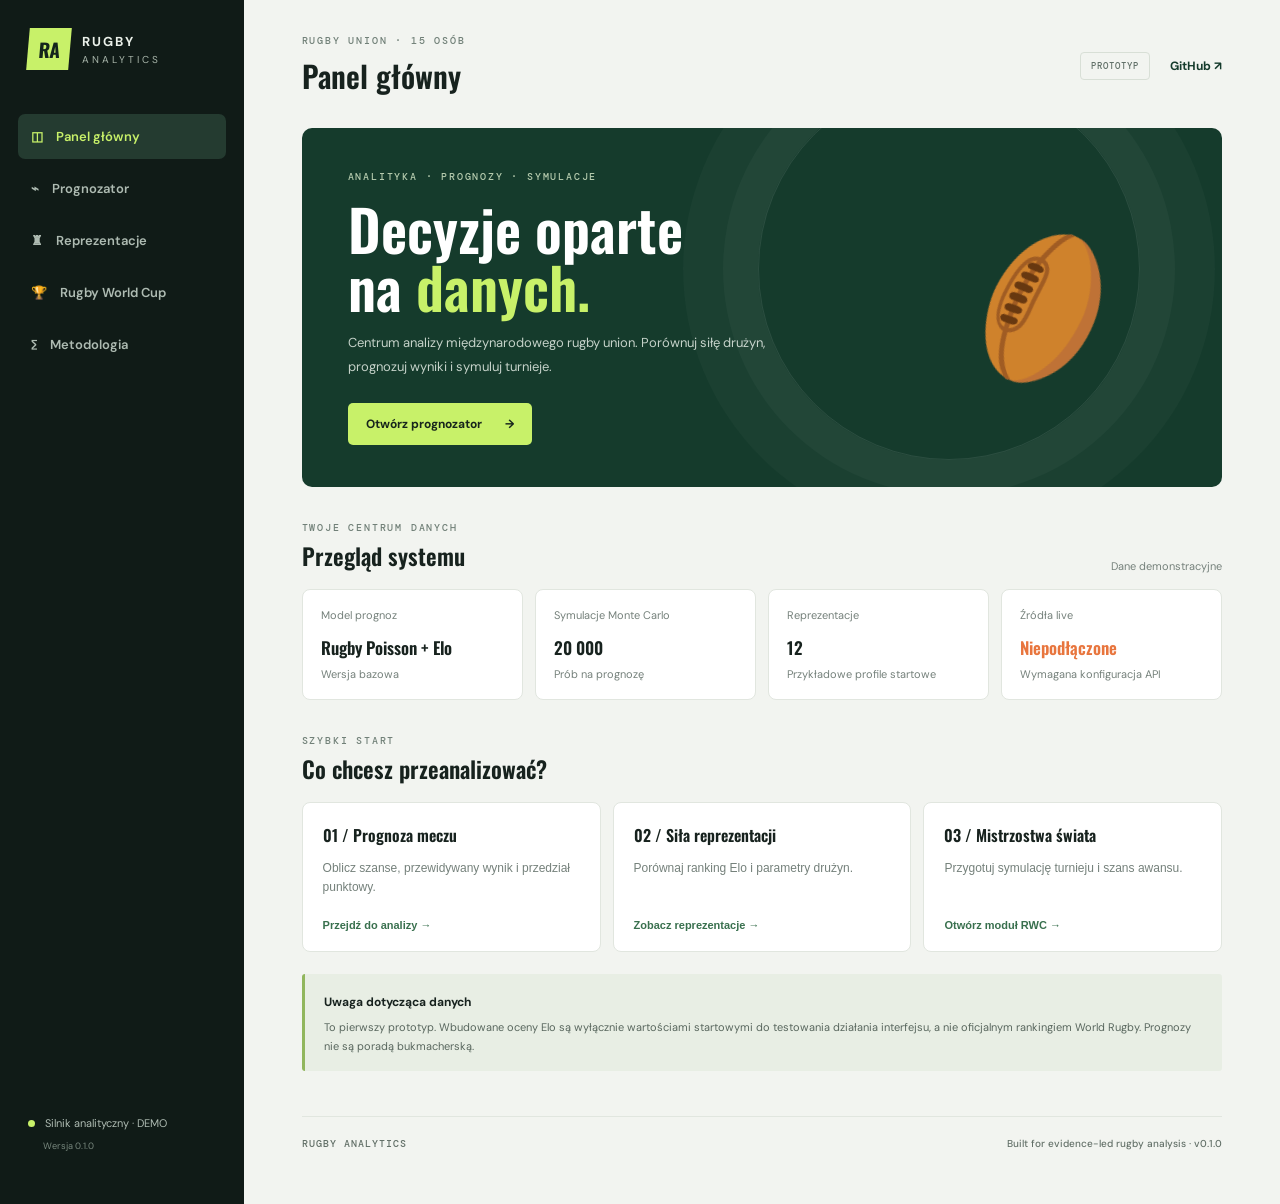
==== index.html @ cabff9ca "Fix frontend script loading and bypass stale browser cache" ====
<!doctype html>
<html lang="pl"><head><meta charset="utf-8"><meta name="viewport" content="width=device-width,initial-scale=1"><meta name="theme-color" content="#101b18"><title>Rugby Analytics</title><link rel="stylesheet" href="styles.css"></head>
<body><div class="app-shell">
<aside class="sidebar"><div class="brand"><div class="brand-mark">RA</div><div><b>RUGBY</b><span>ANALYTICS</span></div></div><nav id="nav"><button class="nav-item active" data-view="dashboard">◫ <span>Panel główny</span></button><button class="nav-item" data-view="predictor">⌁ <span>Prognozator</span></button><button class="nav-item" data-view="teams">♜ <span>Reprezentacje</span></button><button class="nav-item" data-view="worldcup">🏆 <span>Rugby World Cup</span></button><button class="nav-item" data-view="methodology">∑ <span>Metodologia</span></button></nav><div class="sidebar-bottom"><span class="status-dot"></span> Silnik analityczny · DEMO<br><small>Wersja 0.1.0</small></div></aside>
<main class="main"><header class="topbar"><div><div class="eyebrow">RUGBY UNION · 15 OSÓB</div><h1 id="page-title">Panel główny</h1></div><div class="top-actions"><span class="pill">PROTOTYP</span><a href="https://github.com/marcingrien-prog/rugby-analytics" target="_blank" rel="noreferrer">GitHub ↗</a></div></header>
<section id="view-dashboard" class="view active"><div class="hero"><div><div class="eyebrow light">ANALITYKA · PROGNOZY · SYMULACJE</div><h2>Decyzje oparte<br>na <em>danych.</em></h2><p>Centrum analizy międzynarodowego rugby union. Porównuj siłę drużyn, prognozuj wyniki i symuluj turnieje.</p><button class="primary" data-go="predictor">Otwórz prognozator <span>→</span></button></div><div class="hero-ball">🏉</div></div>
<div class="section-heading"><div><div class="eyebrow">TWOJE CENTRUM DANYCH</div><h2>Przegląd systemu</h2></div><span class="muted">Dane demonstracyjne</span></div>
<div class="metrics"><article class="metric"><span>Model prognoz</span><b>Rugby Poisson + Elo</b><small>Wersja bazowa</small></article><article class="metric"><span>Symulacje Monte Carlo</span><b>20 000</b><small>Prób na prognozę</small></article><article class="metric"><span>Reprezentacje</span><b>12</b><small>Przykładowe profile startowe</small></article><article class="metric"><span>Źródła live</span><b class="orange">Niepodłączone</b><small>Wymagana konfiguracja API</small></article></div>
<div class="section-heading"><div><div class="eyebrow">SZYBKI START</div><h2>Co chcesz przeanalizować?</h2></div></div><div class="quick-grid"><button class="quick-card" data-go="predictor"><b>01 / Prognoza meczu</b><span>Oblicz szanse, przewidywany wynik i przedział punktowy.</span><strong>Przejdź do analizy →</strong></button><button class="quick-card" data-go="teams"><b>02 / Siła reprezentacji</b><span>Porównaj ranking Elo i parametry drużyn.</span><strong>Zobacz reprezentacje →</strong></button><button class="quick-card" data-go="worldcup"><b>03 / Mistrzostwa świata</b><span>Przygotuj symulację turnieju i szans awansu.</span><strong>Otwórz moduł RWC →</strong></button></div>
<div class="notice"><b>Uwaga dotycząca danych</b><p>To pierwszy prototyp. Wbudowane oceny Elo są wyłącznie wartościami startowymi do testowania działania interfejsu, a nie oficjalnym rankingiem World Rugby. Prognozy nie są poradą bukmacherską.</p></div></section>
<section id="view-predictor" class="view"><div class="section-heading"><div><div class="eyebrow">MODEL PROGNOSTYCZNY</div><h2>Analiza pojedynku</h2></div><span class="muted">Elo + model punktowy + Monte Carlo</span></div><div class="predict-layout"><div class="panel form-panel"><h3>Konfiguracja meczu</h3><label for="home">Drużyna A</label><select id="home"></select><label for="away">Drużyna B</label><select id="away"></select><label for="venue">Miejsce rozgrywania</label><select id="venue"><option value="home">Drużyna A – własne boisko</option><option value="neutral">Boisko neutralne</option><option value="away">Drużyna B – własne boisko</option></select><label for="n-sims">Liczba symulacji</label><select id="n-sims"><option value="5000">5 000</option><option value="20000" selected>20 000</option><option value="50000">50 000</option></select><button id="run-prediction" class="primary full">Oblicz prognozę →</button><p class="fine">Prognoza bazuje na wartościach startowych i uproszczonym modelu punktowym. Po podłączeniu bazy historycznej model zostanie skalibrowany.</p></div><div class="panel result-panel" id="prediction-result"><div class="empty-state"><div>🏉</div><h3>Gotowy do analizy</h3><p>Wybierz dwie reprezentacje i uruchom symulację, aby zobaczyć prognozę.</p></div></div></div></section>
<section id="view-teams" class="view"><div class="section-heading"><div><div class="eyebrow">BAZA DRUŻYN</div><h2>Reprezentacje</h2></div><span class="muted">Wartości startowe · nieoficjalne</span></div><div class="panel table-wrap"><table><thead><tr><th>Reprezentacja</th><th>Ocena Elo*</th><th>Profil</th><th>Status danych</th></tr></thead><tbody id="teams-table"></tbody></table><p class="fine">* Oceny Elo są przykładowymi priorami do uruchomienia prototypu. Nie odzwierciedlają oficjalnego rankingu World Rugby.</p></div></section>
<section id="view-worldcup" class="view"><div class="section-heading"><div><div class="eyebrow">RUGBY WORLD CUP</div><h2>Centrum turniejowe</h2></div><span class="muted">Moduł w budowie</span></div><div class="panel wc-panel"><div class="wc-icon">🏆</div><div><h3>Symulator mistrzostw świata</h3><p>Docelowo: konfiguracja grup, terminarz, tabele, punkty bonusowe, tie-breakery, faza pucharowa i wielokrotne symulacje całego turnieju.</p><span class="pill">ETAP 2</span></div></div><div class="notice"><b>Reguły turniejowe</b><p>Moduł będzie uwzględniał oficjalny system punktacji i kryteria rozstrzygania remisów konkretnej edycji RWC. Nie zakładamy, że format każdej edycji jest identyczny.</p></div></section>
<section id="view-methodology" class="view"><div class="section-heading"><div><div class="eyebrow">TRANSPARENTNOŚĆ MODELU</div><h2>Metodologia</h2></div></div><div class="method-grid"><article class="panel"><span class="method-number">01</span><h3>Rating Elo</h3><p>Dynamiczna ocena siły reprezentacji aktualizowana po każdym meczu. Uwzględnia siłę rywala i przewagę własnego boiska.</p></article><article class="panel"><span class="method-number">02</span><h3>Model punktowy</h3><p>Oddzielne procesy punktowania: przyłożenia, podwyższenia, rzuty karne i drop-goale. Wersja bazowa używa uproszczonej dystrybucji Poissona.</p></article><article class="panel"><span class="method-number">03</span><h3>Monte Carlo</h3><p>Wielokrotne losowanie przebiegu meczu pozwala oszacować prawdopodobieństwo zwycięstwa, remisu i rozkład wyników.</p></article><article class="panel"><span class="method-number">04</span><h3>Walidacja</h3><p>Backtesting chronologiczny, Brier Score, log loss, kalibracja prawdopodobieństw i porównanie z rynkiem kursowym.</p></article></div><div class="notice"><b>Ważne ograniczenie</b><p>Model nie został jeszcze wytrenowany na historycznych danych meczowych. Nie należy traktować jego wyników jako zweryfikowanych prognoz. Kolejnym krokiem jest import i walidacja danych historycznych.</p></div></section>
<footer>RUGBY ANALYTICS <span>Built for evidence-led rugby analysis · v0.1.0</span></footer></main></div><script src="./app.js?v=20261119-1" defer></script></body></html>
---- styles.css ----
@import url('https://fonts.googleapis.com/css2?family=DM+Mono:wght@400;500&family=DM+Sans:wght@400;500;600;700;800&family=Oswald:wght@500;600;700&display=swap');:root{--bg:#f2f4f0;--ink:#17221e;--muted:#75817b;--green:#153b2c;--lime:#c8f169;--line:#e1e6df;--orange:#e8753d}*{box-sizing:border-box}body{margin:0;background:var(--bg);color:var(--ink);font-family:'DM Sans',sans-serif}.app-shell{display:flex;min-height:100vh}.sidebar{width:244px;background:#101b17;color:#eaf0e9;padding:28px 18px;display:flex;flex-direction:column;flex-shrink:0}.brand{display:flex;align-items:center;gap:12px;padding:0 10px 44px}.brand-mark{width:42px;height:42px;background:var(--lime);color:#14251c;display:grid;place-items:center;font-family:Oswald;font-weight:700;font-size:19px;transform:skew(-5deg)}.brand b,.brand span{display:block;letter-spacing:2px;font-size:13px}.brand span{font-size:10px;color:#a8b5aa;letter-spacing:3px;margin-top:3px}.sidebar nav{display:grid;gap:7px}.nav-item{border:0;background:none;color:#aebbb2;text-align:left;padding:14px 13px;border-radius:7px;font:600 13px 'DM Sans';cursor:pointer}.nav-item span{margin-left:10px}.nav-item:hover,.nav-item.active{background:#243b30;color:var(--lime)}.sidebar-bottom{margin-top:auto;color:#aebbb2;font-size:11px;line-height:2;padding:20px 10px}.sidebar-bottom small{padding-left:15px;color:#77877d}.status-dot{display:inline-block;width:7px;height:7px;border-radius:50%;background:var(--lime);margin-right:7px}.main{max-width:1500px;width:calc(100% - 244px);padding:34px 4.5%;margin:0 auto}.topbar{display:flex;justify-content:space-between;align-items:center;margin-bottom:30px}.eyebrow{font:500 10px 'DM Mono';letter-spacing:1.8px;color:#718078}.topbar h1{font:600 30px Oswald;margin:6px 0 0}.top-actions{display:flex;align-items:center;gap:20px;font-size:12px}.top-actions a{color:var(--green);text-decoration:none;font-weight:700}.pill{font:500 9px 'DM Mono';letter-spacing:1px;padding:7px 10px;border:1px solid #d8dfd6;border-radius:4px;color:#617068}.view{display:none}.view.active{display:block}.hero{background:var(--green);color:white;min-height:290px;border-radius:10px;padding:42px 5%;display:flex;align-items:center;justify-content:space-between;overflow:hidden;position:relative}.hero:after{content:'';position:absolute;width:380px;height:380px;border:1px solid #ffffff18;border-radius:50%;right:9%;top:-50px;box-shadow:0 0 0 35px #ffffff08,0 0 0 75px #ffffff06}.hero .eyebrow{color:#b4caad}.hero h2{font:600 clamp(38px,5vw,57px)/1.02 Oswald;margin:16px 0}.hero h2 em{color:var(--lime);font-style:normal}.hero p{max-width:440px;color:#c5d2c9;font-size:13px;line-height:1.8;margin-bottom:25px}.hero-ball{font-size:120px;z-index:1;filter:grayscale(.2);transform:rotate(-18deg);margin-right:7%}.primary{background:var(--lime);color:#17251c;border:0;padding:13px 18px;border-radius:5px;font:700 12px 'DM Sans';cursor:pointer}.primary:hover{filter:brightness(.95);transform:translateY(-1px)}.primary span{margin-left:20px}.primary.full{width:100%;margin-top:10px}.section-heading{display:flex;align-items:end;justify-content:space-between;margin:34px 0 16px}.section-heading h2{font:600 23px Oswald;margin:5px 0 0}.muted{font-size:11px;color:var(--muted)}.metrics{display:grid;grid-template-columns:repeat(4,1fr);gap:12px}.metric,.panel,.quick-card{background:#fff;border:1px solid var(--line);border-radius:8px}.metric{padding:18px}.metric span,.metric small{display:block;color:var(--muted);font-size:11px}.metric b{display:block;font:600 17px Oswald;margin:13px 0 7px}.metric .orange{color:var(--orange)}.quick-grid{display:grid;grid-template-columns:repeat(3,1fr);gap:12px}.quick-card{text-align:left;padding:20px;cursor:pointer;color:var(--ink);display:flex;flex-direction:column;min-height:150px}.quick-card b{font:600 16px Oswald}.quick-card span{font-size:12px;line-height:1.6;color:var(--muted);margin:12px 0 18px}.quick-card strong{font-size:11px;color:#39704e;margin-top:auto}.quick-card:hover{border-color:#8aaa8b}.notice{background:#e8eee4;border-left:3px solid #91b65d;padding:16px 19px;margin-top:22px;border-radius:3px}.notice b{font-size:12px}.notice p{font-size:11px;color:#59675e;line-height:1.7;margin:7px 0 0}.predict-layout{display:grid;grid-template-columns:310px 1fr;gap:15px}.panel{padding:22px}.panel h3{font:600 18px Oswald;margin:0 0 20px}.form-panel label{display:block;font-size:11px;font-weight:700;margin:14px 0 7px}.form-panel select{width:100%;padding:12px;border:1px solid var(--line);border-radius:5px;background:#fafbf9;color:var(--ink);font:12px 'DM Sans'}.fine{font-size:10px;color:var(--muted);line-height:1.6;margin:14px 0 0}.empty-state{text-align:center;padding:50px 20px;color:var(--muted)}.empty-state div{font-size:45px}.empty-state h3{color:var(--ink);margin:14px 0 8px}.empty-state p{font-size:12px}.result-panel{min-height:420px}.result-head{display:flex;justify-content:space-between;align-items:center;border-bottom:1px solid var(--line);padding-bottom:17px}.result-head h3{margin:0}.win-grid{display:grid;grid-template-columns:1fr 1fr 1fr;gap:10px;margin:22px 0}.win-box{background:#f4f6f2;border-radius:6px;padding:15px;text-align:center}.win-box b{display:block;font:600 27px Oswald}.win-box span{font-size:10px;color:var(--muted)}.scoreline{display:flex;align-items:center;justify-content:center;gap:18px;margin:22px 0}.scoreline strong{font:600 38px Oswald}.scoreline span{font-size:11px;color:var(--muted)}.bar-label{display:flex;justify-content:space-between;font-size:11px;margin:15px 0 7px}.bar{height:9px;background:#edf0eb;border-radius:10px;overflow:hidden;display:flex}.bar .a{background:#39704e}.bar .b{background:#d68a4b}.table-wrap{overflow:auto}table{width:100%;border-collapse:collapse;font-size:12px}th{text-align:left;color:var(--muted);font:500 10px 'DM Mono';padding:12px;border-bottom:1px solid var(--line)}td{padding:14px 12px;border-bottom:1px solid #edf0eb}td:first-child{font-weight:700}.tag{font:10px 'DM Mono';padding:5px 7px;border-radius:4px;background:#f1f3ef;color:#65746a}.wc-panel{display:flex;gap:24px;align-items:center;padding:30px}.wc-icon{font-size:55px}.wc-panel h3{margin:0 0 8px}.wc-panel p,.method-grid p{font-size:12px;color:var(--muted);line-height:1.7;max-width:650px}.method-grid{display:grid;grid-template-columns:1fr 1fr;gap:13px}.method-number{font:500 11px 'DM Mono';color:#86a65a}.method-grid h3{margin:12px 0 5px}footer{border-top:1px solid var(--line);margin-top:45px;padding:20px 0;font:500 10px 'DM Mono';letter-spacing:1px;color:#637068}footer span{float:right;letter-spacing:0;font-family:'DM Sans';font-size:10px}@media(max-width:900px){.sidebar{width:190px}.main{width:calc(100% - 190px);padding:25px 3%}.metrics{grid-template-columns:1fr 1fr}.hero-ball{font-size:80px}.predict-layout{grid-template-columns:1fr}}@media(max-width:650px){.app-shell{display:block}.sidebar{width:100%;padding:13px 14px}.brand{padding:0 6px 12px}.brand-mark{width:34px;height:34px}.sidebar nav{display:flex;overflow:auto;gap:4px}.nav-item{white-space:nowrap;padding:10px}.nav-item span{margin-left:5px}.sidebar-bottom{display:none}.main{width:100%;padding:22px 16px}.topbar h1{font-size:25px}.hero{min-height:260px;padding:28px 22px}.hero-ball{position:absolute;right:-5px;bottom:0;font-size:70px;opacity:.35}.hero p{max-width:90%}.quick-grid,.method-grid{grid-template-columns:1fr}.metrics{gap:8px}.metric{padding:13px}.metric b{font-size:15px}.section-heading{align-items:start;gap:8px}.muted{max-width:120px;text-align:right}.top-actions{gap:8px}.top-actions .pill{display:none}footer span{float:none;display:block;margin-top:8px}}
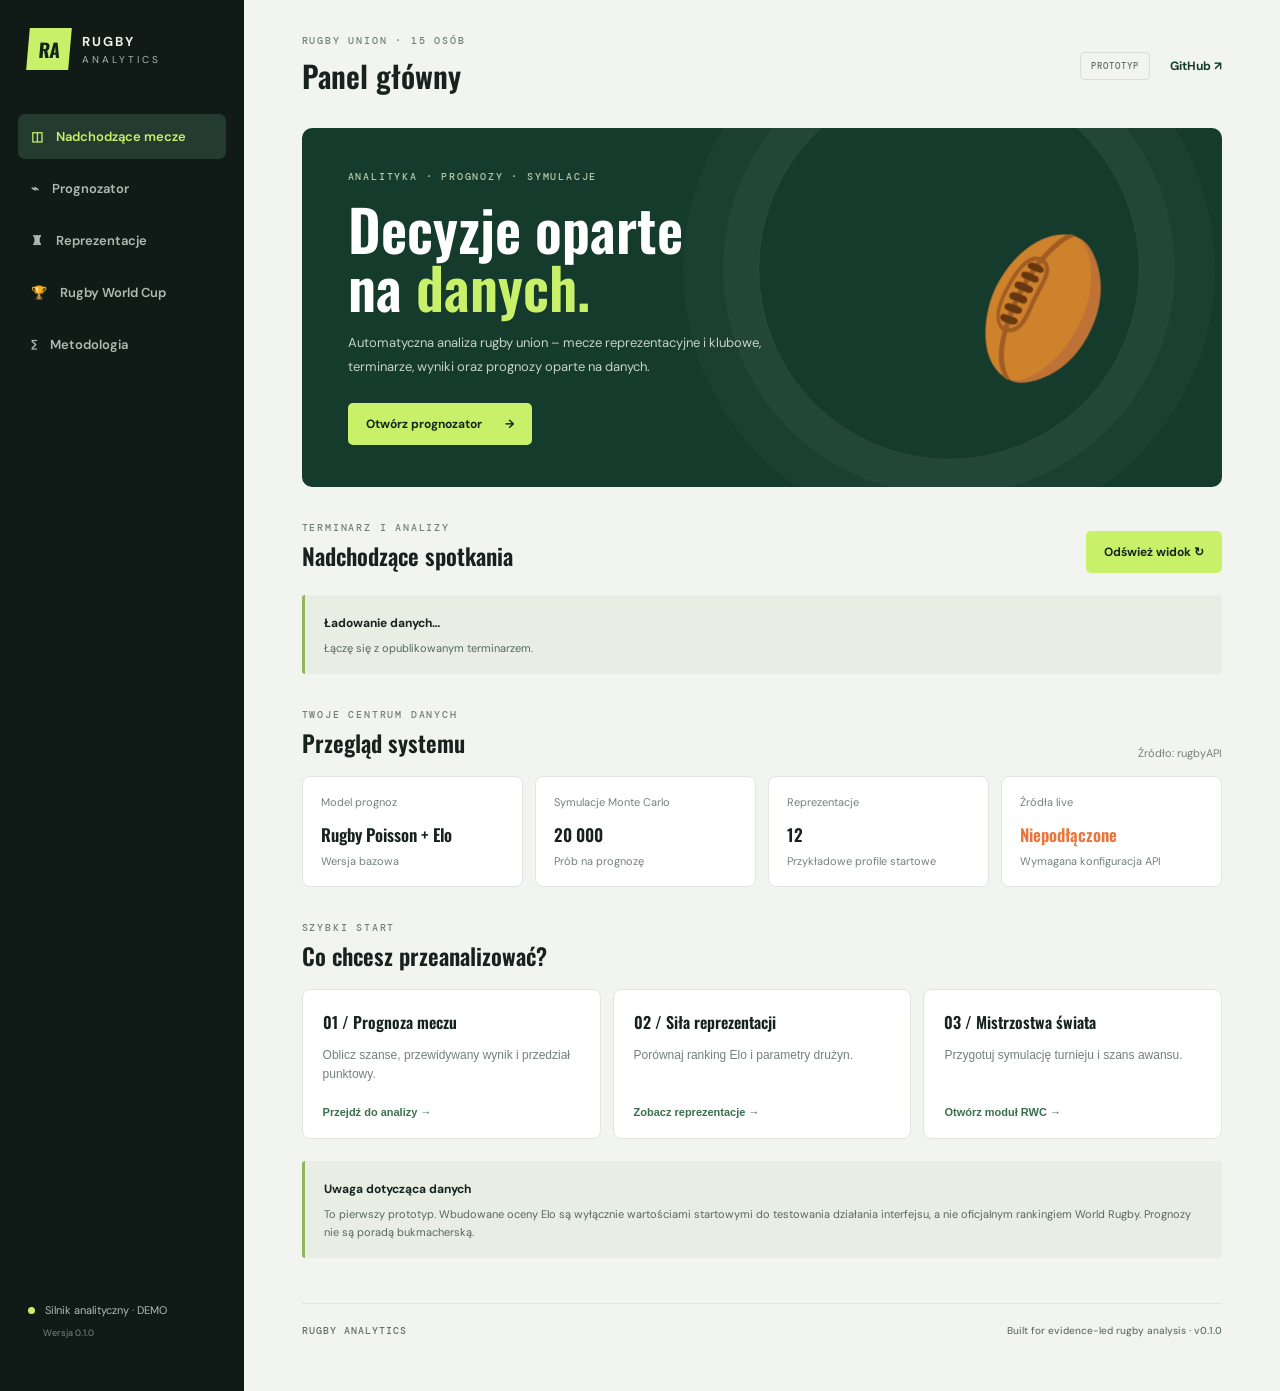
==== commit 3b1b2856: "Make upcoming fixtures the main dashboard" ====
--- a/index.html
+++ b/index.html
@@ -1,10 +1,10 @@
 <!doctype html>
 <html lang="pl"><head><meta charset="utf-8"><meta name="viewport" content="width=device-width,initial-scale=1"><meta name="theme-color" content="#101b18"><title>Rugby Analytics</title><link rel="stylesheet" href="styles.css"></head>
 <body><div class="app-shell">
-<aside class="sidebar"><div class="brand"><div class="brand-mark">RA</div><div><b>RUGBY</b><span>ANALYTICS</span></div></div><nav id="nav"><button class="nav-item active" data-view="dashboard">◫ <span>Panel główny</span></button><button class="nav-item" data-view="predictor">⌁ <span>Prognozator</span></button><button class="nav-item" data-view="teams">♜ <span>Reprezentacje</span></button><button class="nav-item" data-view="worldcup">🏆 <span>Rugby World Cup</span></button><button class="nav-item" data-view="methodology">∑ <span>Metodologia</span></button></nav><div class="sidebar-bottom"><span class="status-dot"></span> Silnik analityczny · DEMO<br><small>Wersja 0.1.0</small></div></aside>
+<aside class="sidebar"><div class="brand"><div class="brand-mark">RA</div><div><b>RUGBY</b><span>ANALYTICS</span></div></div><nav id="nav"><button class="nav-item active" data-view="dashboard">◫ <span>Nadchodzące mecze</span></button><button class="nav-item" data-view="predictor">⌁ <span>Prognozator</span></button><button class="nav-item" data-view="teams">♜ <span>Reprezentacje</span></button><button class="nav-item" data-view="worldcup">🏆 <span>Rugby World Cup</span></button><button class="nav-item" data-view="methodology">∑ <span>Metodologia</span></button></nav><div class="sidebar-bottom"><span class="status-dot"></span> Silnik analityczny · DEMO<br><small>Wersja 0.1.0</small></div></aside>
 <main class="main"><header class="topbar"><div><div class="eyebrow">RUGBY UNION · 15 OSÓB</div><h1 id="page-title">Panel główny</h1></div><div class="top-actions"><span class="pill">PROTOTYP</span><a href="https://github.com/marcingrien-prog/rugby-analytics" target="_blank" rel="noreferrer">GitHub ↗</a></div></header>
-<section id="view-dashboard" class="view active"><div class="hero"><div><div class="eyebrow light">ANALITYKA · PROGNOZY · SYMULACJE</div><h2>Decyzje oparte<br>na <em>danych.</em></h2><p>Centrum analizy międzynarodowego rugby union. Porównuj siłę drużyn, prognozuj wyniki i symuluj turnieje.</p><button class="primary" data-go="predictor">Otwórz prognozator <span>→</span></button></div><div class="hero-ball">🏉</div></div>
-<div class="section-heading"><div><div class="eyebrow">TWOJE CENTRUM DANYCH</div><h2>Przegląd systemu</h2></div><span class="muted">Dane demonstracyjne</span></div>
+<section id="view-dashboard" class="view active"><div class="hero"><div><div class="eyebrow light">ANALITYKA · PROGNOZY · SYMULACJE</div><h2>Decyzje oparte<br>na <em>danych.</em></h2><p>Automatyczna analiza rugby union – mecze reprezentacyjne i klubowe, terminarze, wyniki oraz prognozy oparte na danych.</p><button class="primary" data-go="predictor">Otwórz prognozator <span>→</span></button></div><div class="hero-ball">🏉</div></div>
+<div class="section-heading"><div><div class="eyebrow">TERMINARZ I ANALIZY</div><h2>Nadchodzące spotkania</h2></div><button class="primary" id="refresh-fixtures">Odśwież widok ↻</button></div><div id="fixtures-status" class="notice"><b>Ładowanie danych…</b><p>Łączę się z opublikowanym terminarzem.</p></div><div id="fixtures-list" class="fixtures-list"></div><div class="section-heading"><div><div class="eyebrow">TWOJE CENTRUM DANYCH</div><h2>Przegląd systemu</h2></div><span class="muted">Źródło: rugbyAPI</span></div>
 <div class="metrics"><article class="metric"><span>Model prognoz</span><b>Rugby Poisson + Elo</b><small>Wersja bazowa</small></article><article class="metric"><span>Symulacje Monte Carlo</span><b>20 000</b><small>Prób na prognozę</small></article><article class="metric"><span>Reprezentacje</span><b>12</b><small>Przykładowe profile startowe</small></article><article class="metric"><span>Źródła live</span><b class="orange">Niepodłączone</b><small>Wymagana konfiguracja API</small></article></div>
 <div class="section-heading"><div><div class="eyebrow">SZYBKI START</div><h2>Co chcesz przeanalizować?</h2></div></div><div class="quick-grid"><button class="quick-card" data-go="predictor"><b>01 / Prognoza meczu</b><span>Oblicz szanse, przewidywany wynik i przedział punktowy.</span><strong>Przejdź do analizy →</strong></button><button class="quick-card" data-go="teams"><b>02 / Siła reprezentacji</b><span>Porównaj ranking Elo i parametry drużyn.</span><strong>Zobacz reprezentacje →</strong></button><button class="quick-card" data-go="worldcup"><b>03 / Mistrzostwa świata</b><span>Przygotuj symulację turnieju i szans awansu.</span><strong>Otwórz moduł RWC →</strong></button></div>
 <div class="notice"><b>Uwaga dotycząca danych</b><p>To pierwszy prototyp. Wbudowane oceny Elo są wyłącznie wartościami startowymi do testowania działania interfejsu, a nie oficjalnym rankingiem World Rugby. Prognozy nie są poradą bukmacherską.</p></div></section>
@@ -12,4 +12,30 @@
 <section id="view-teams" class="view"><div class="section-heading"><div><div class="eyebrow">BAZA DRUŻYN</div><h2>Reprezentacje</h2></div><span class="muted">Wartości startowe · nieoficjalne</span></div><div class="panel table-wrap"><table><thead><tr><th>Reprezentacja</th><th>Ocena Elo*</th><th>Profil</th><th>Status danych</th></tr></thead><tbody id="teams-table"></tbody></table><p class="fine">* Oceny Elo są przykładowymi priorami do uruchomienia prototypu. Nie odzwierciedlają oficjalnego rankingu World Rugby.</p></div></section>
 <section id="view-worldcup" class="view"><div class="section-heading"><div><div class="eyebrow">RUGBY WORLD CUP</div><h2>Centrum turniejowe</h2></div><span class="muted">Moduł w budowie</span></div><div class="panel wc-panel"><div class="wc-icon">🏆</div><div><h3>Symulator mistrzostw świata</h3><p>Docelowo: konfiguracja grup, terminarz, tabele, punkty bonusowe, tie-breakery, faza pucharowa i wielokrotne symulacje całego turnieju.</p><span class="pill">ETAP 2</span></div></div><div class="notice"><b>Reguły turniejowe</b><p>Moduł będzie uwzględniał oficjalny system punktacji i kryteria rozstrzygania remisów konkretnej edycji RWC. Nie zakładamy, że format każdej edycji jest identyczny.</p></div></section>
 <section id="view-methodology" class="view"><div class="section-heading"><div><div class="eyebrow">TRANSPARENTNOŚĆ MODELU</div><h2>Metodologia</h2></div></div><div class="method-grid"><article class="panel"><span class="method-number">01</span><h3>Rating Elo</h3><p>Dynamiczna ocena siły reprezentacji aktualizowana po każdym meczu. Uwzględnia siłę rywala i przewagę własnego boiska.</p></article><article class="panel"><span class="method-number">02</span><h3>Model punktowy</h3><p>Oddzielne procesy punktowania: przyłożenia, podwyższenia, rzuty karne i drop-goale. Wersja bazowa używa uproszczonej dystrybucji Poissona.</p></article><article class="panel"><span class="method-number">03</span><h3>Monte Carlo</h3><p>Wielokrotne losowanie przebiegu meczu pozwala oszacować prawdopodobieństwo zwycięstwa, remisu i rozkład wyników.</p></article><article class="panel"><span class="method-number">04</span><h3>Walidacja</h3><p>Backtesting chronologiczny, Brier Score, log loss, kalibracja prawdopodobieństw i porównanie z rynkiem kursowym.</p></article></div><div class="notice"><b>Ważne ograniczenie</b><p>Model nie został jeszcze wytrenowany na historycznych danych meczowych. Nie należy traktować jego wyników jako zweryfikowanych prognoz. Kolejnym krokiem jest import i walidacja danych historycznych.</p></div></section>
-<footer>RUGBY ANALYTICS <span>Built for evidence-led rugby analysis · v0.1.0</span></footer></main></div><script src="./app.js?v=20261119-1" defer></script></body></html>+<footer>RUGBY ANALYTICS <span>Built for evidence-led rugby analysis · v0.1.0</span></footer></main></div><script src="./app.js?v=20261119-3" defer></script><script>
+/* Awaryjna nawigacja: działa niezależnie od app.js */
+(function () {
+  const titles = {dashboard:'Panel główny',predictor:'Prognozator',teams:'Reprezentacje',worldcup:'Rugby World Cup',methodology:'Metodologia'};
+  function openView(name) {
+    if (!titles[name]) return;
+    document.querySelectorAll('.view').forEach(function (el) { el.classList.toggle('active', el.id === 'view-' + name); });
+    document.querySelectorAll('.nav-item').forEach(function (el) { el.classList.toggle('active', el.dataset.view === name); });
+    const heading = document.getElementById('page-title');
+    if (heading) heading.textContent = titles[name];
+    window.scrollTo(0, 0);
+  }
+  document.addEventListener('click', function (event) {
+    const nav = event.target.closest('[data-view]');
+    const go = event.target.closest('[data-go]');
+    if (nav) openView(nav.dataset.view);
+    else if (go) openView(go.dataset.go);
+    else if (event.target.closest('#run-prediction')) {
+      const result = document.getElementById('prediction-result');
+      if (result && !result.querySelector('.result-head')) {
+        result.innerHTML = '<div class="empty-state"><h3>Interfejs działa</h3><p>Obsługa nawigacji została uruchomiona. Silnik prognoz wymaga osobnej diagnostyki.</p></div>';
+      }
+    }
+  });
+  document.documentElement.dataset.rugbyFallback = 'active';
+})();
+</script></body></html>
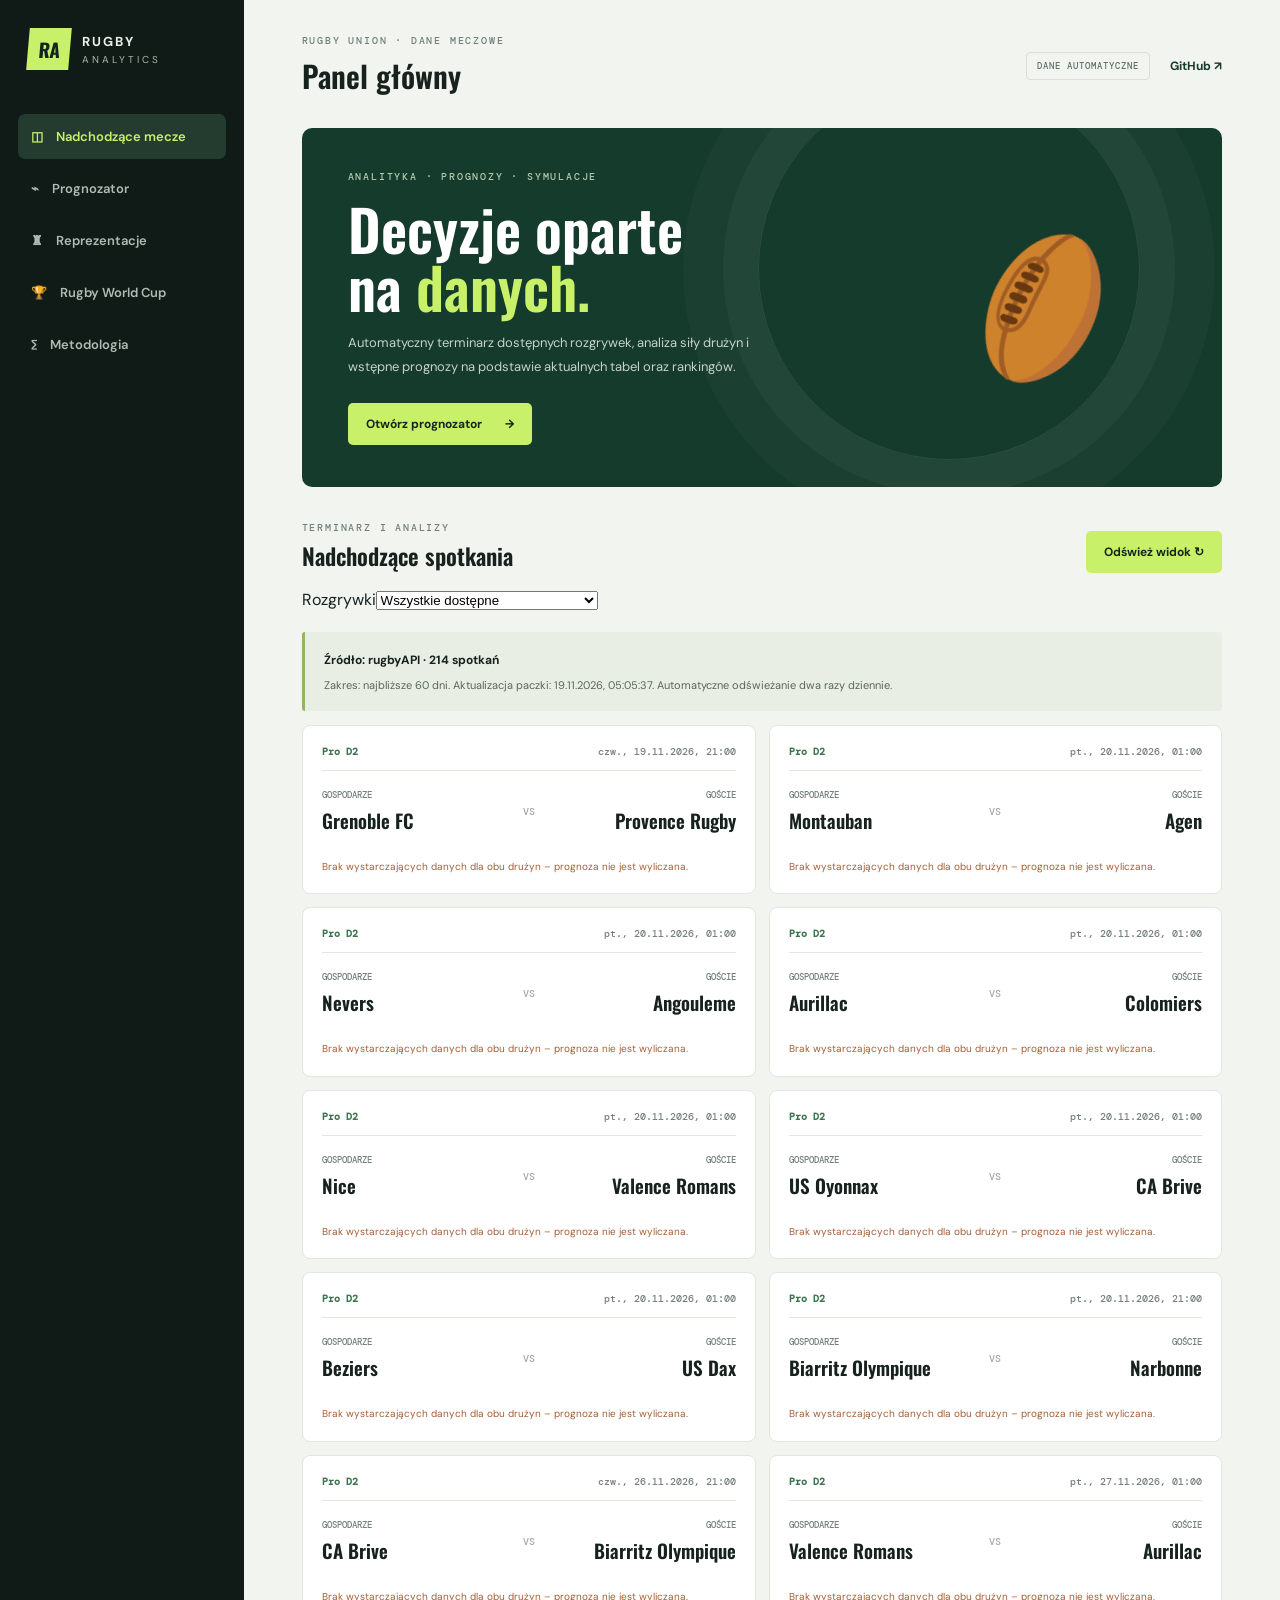
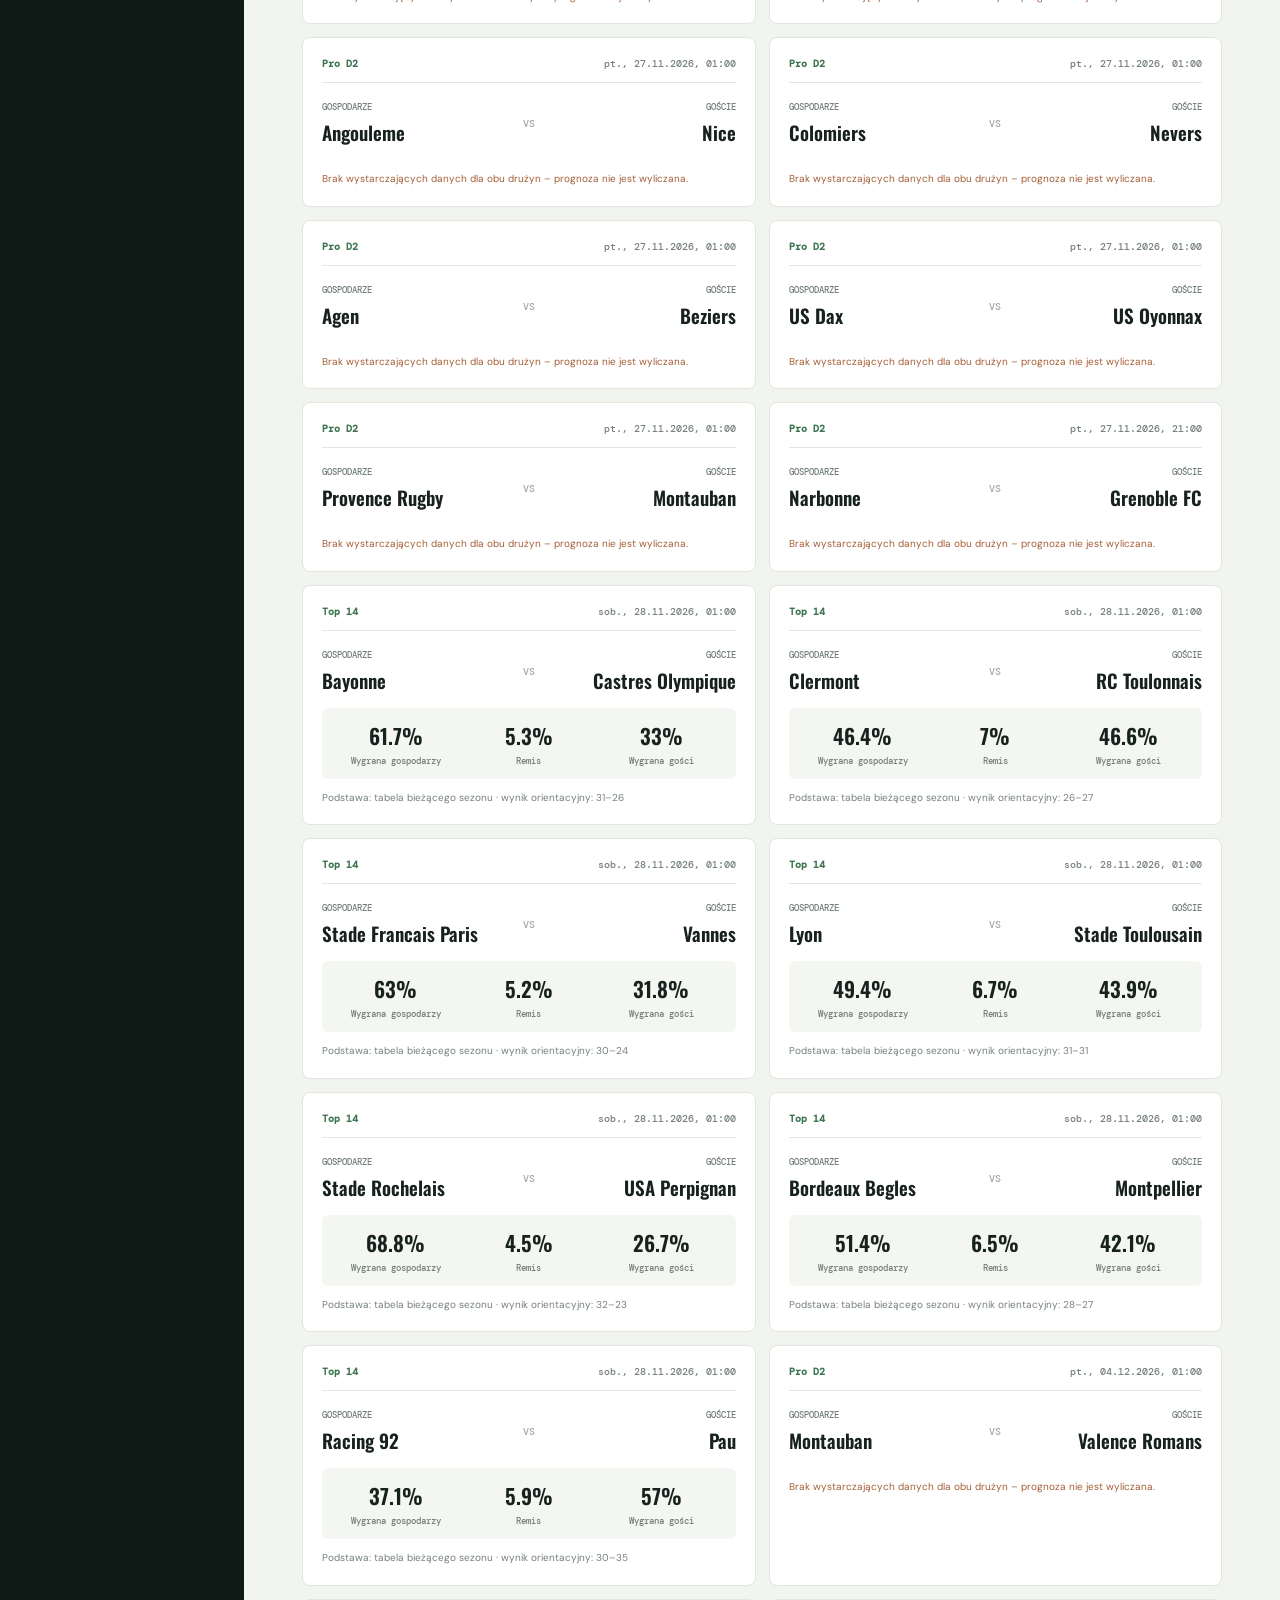
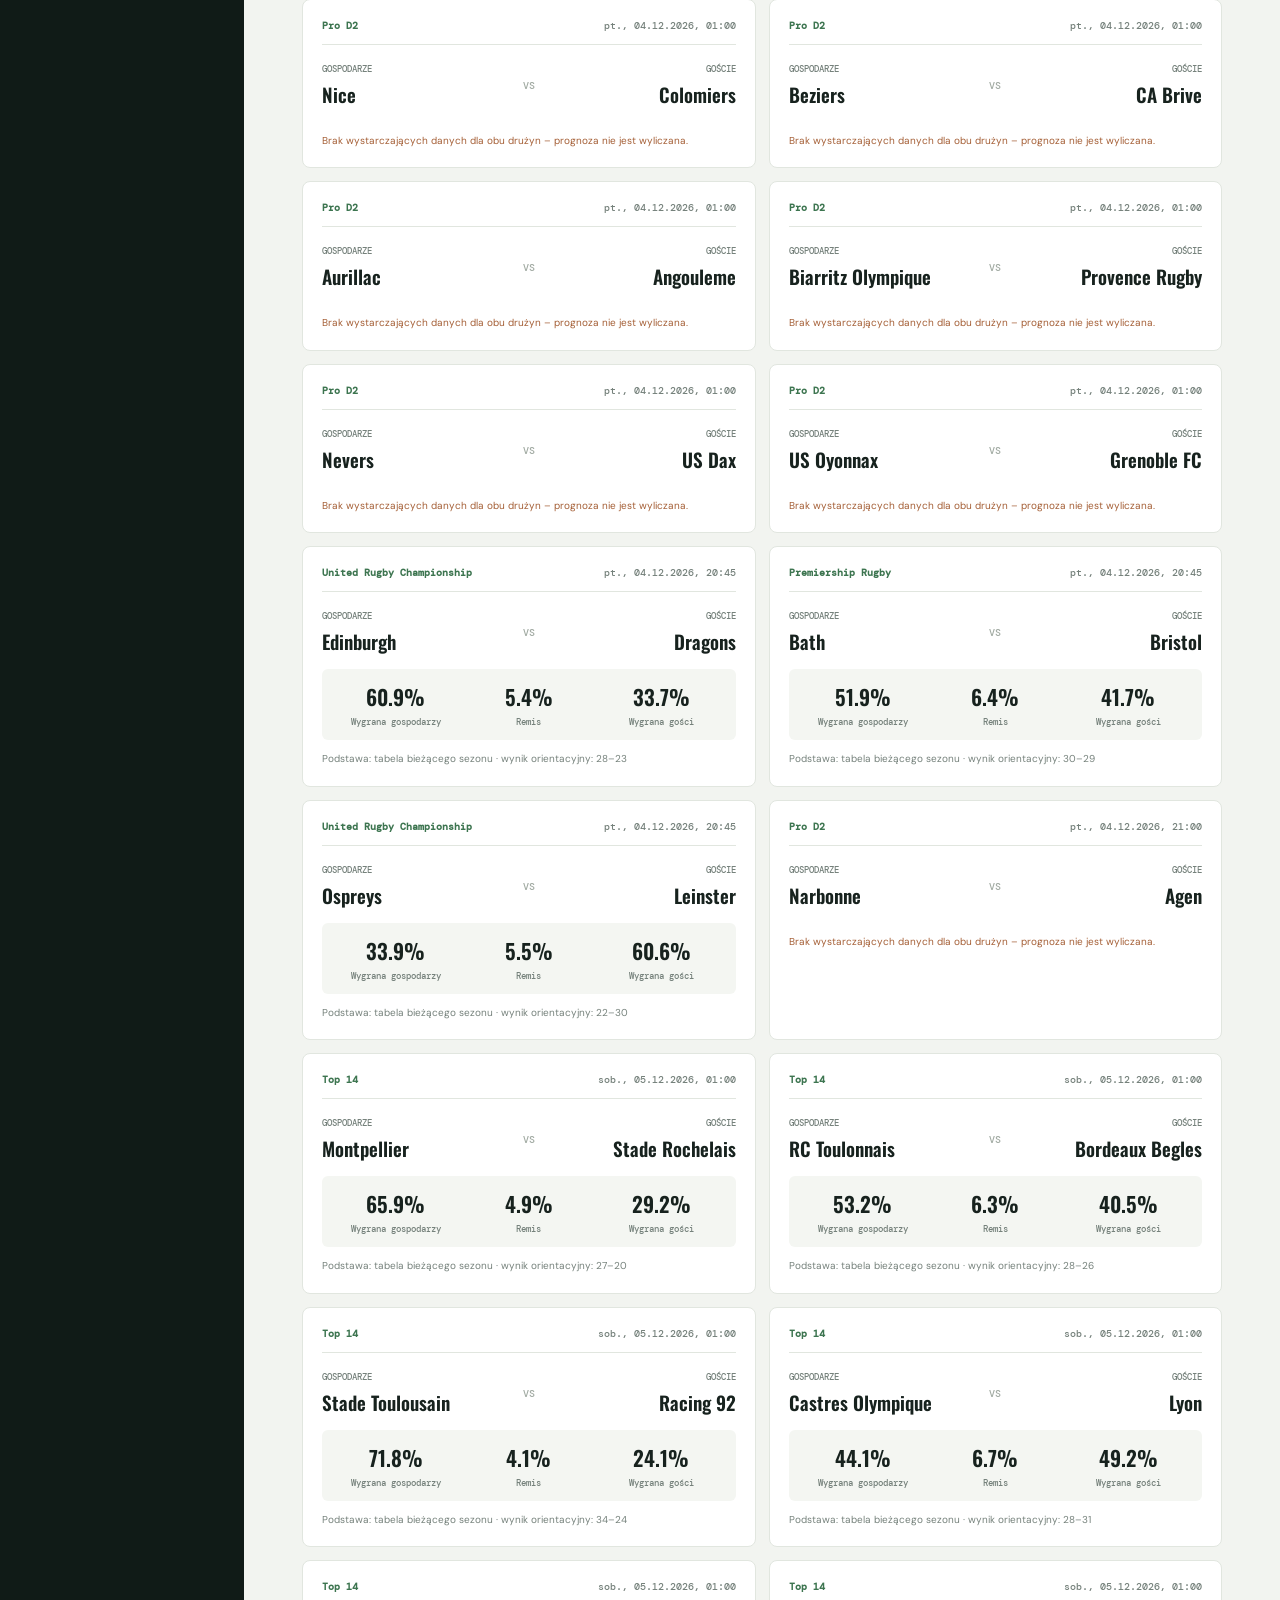
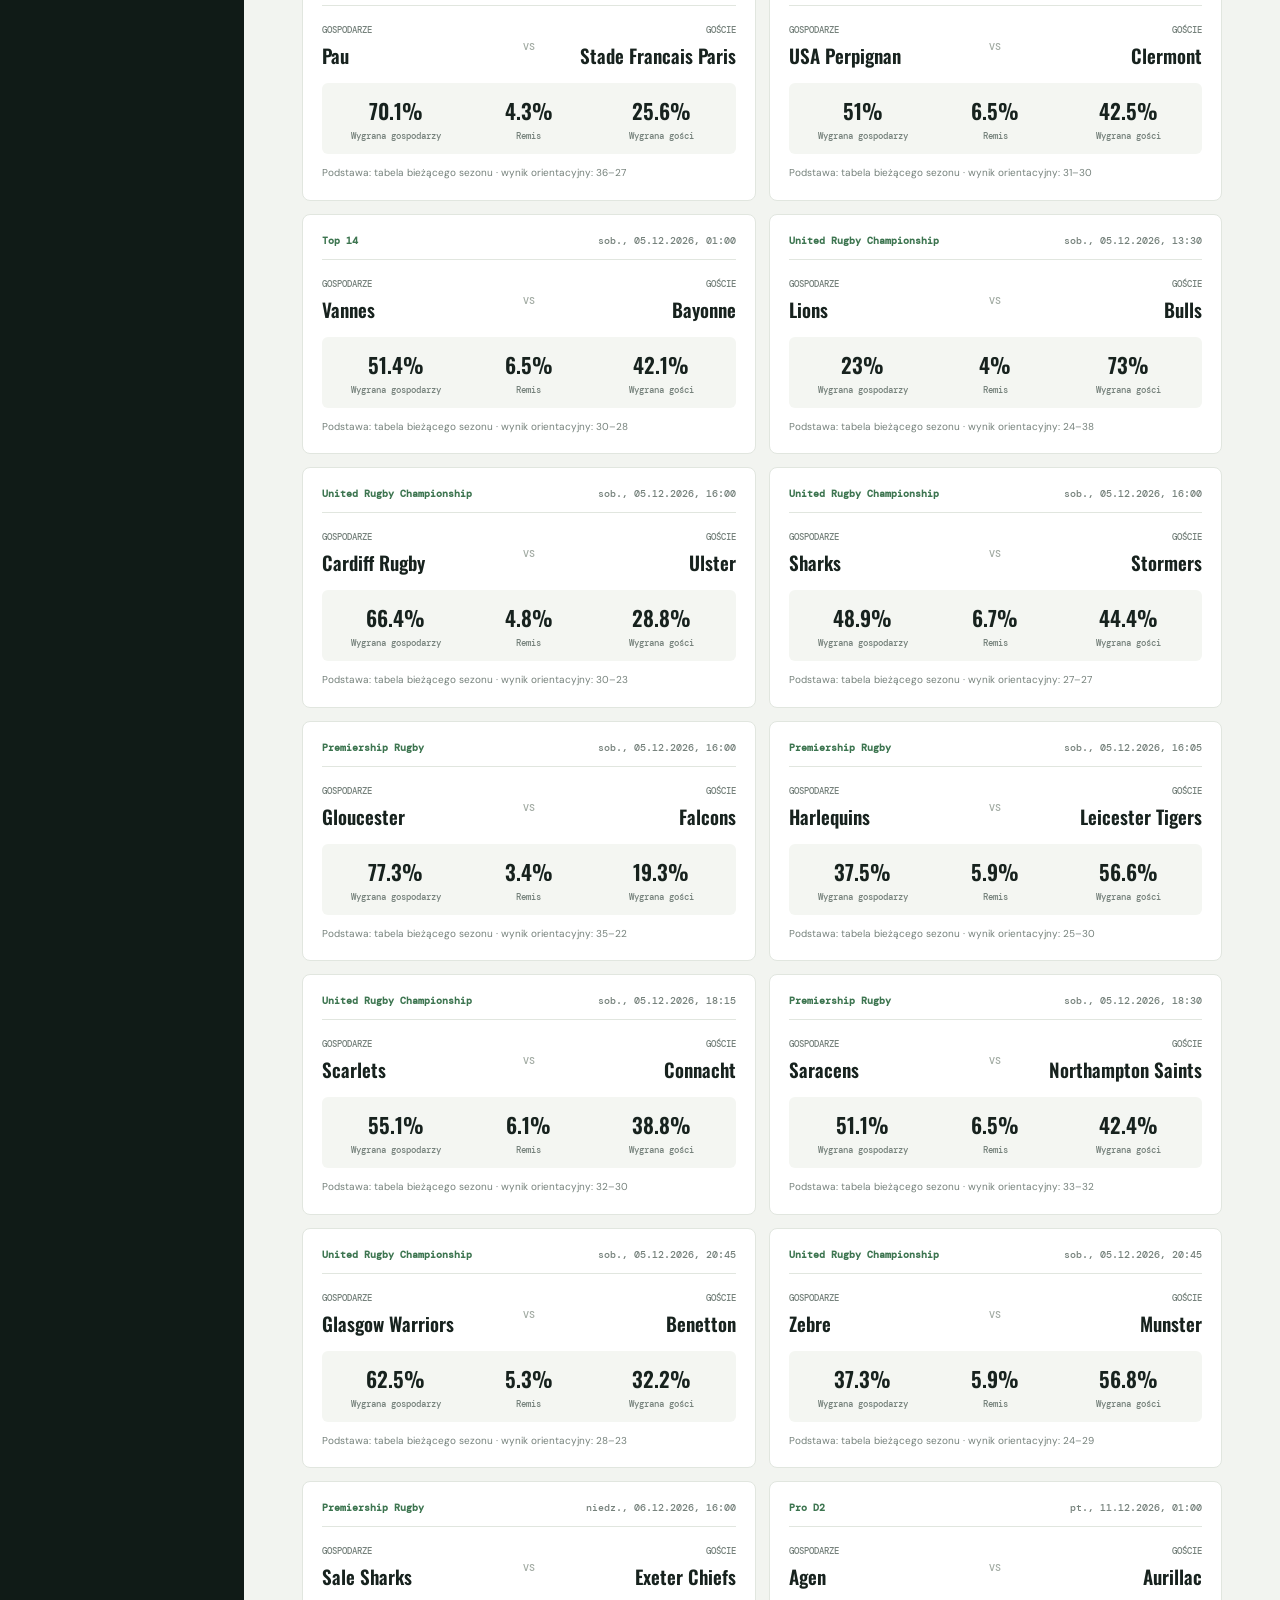
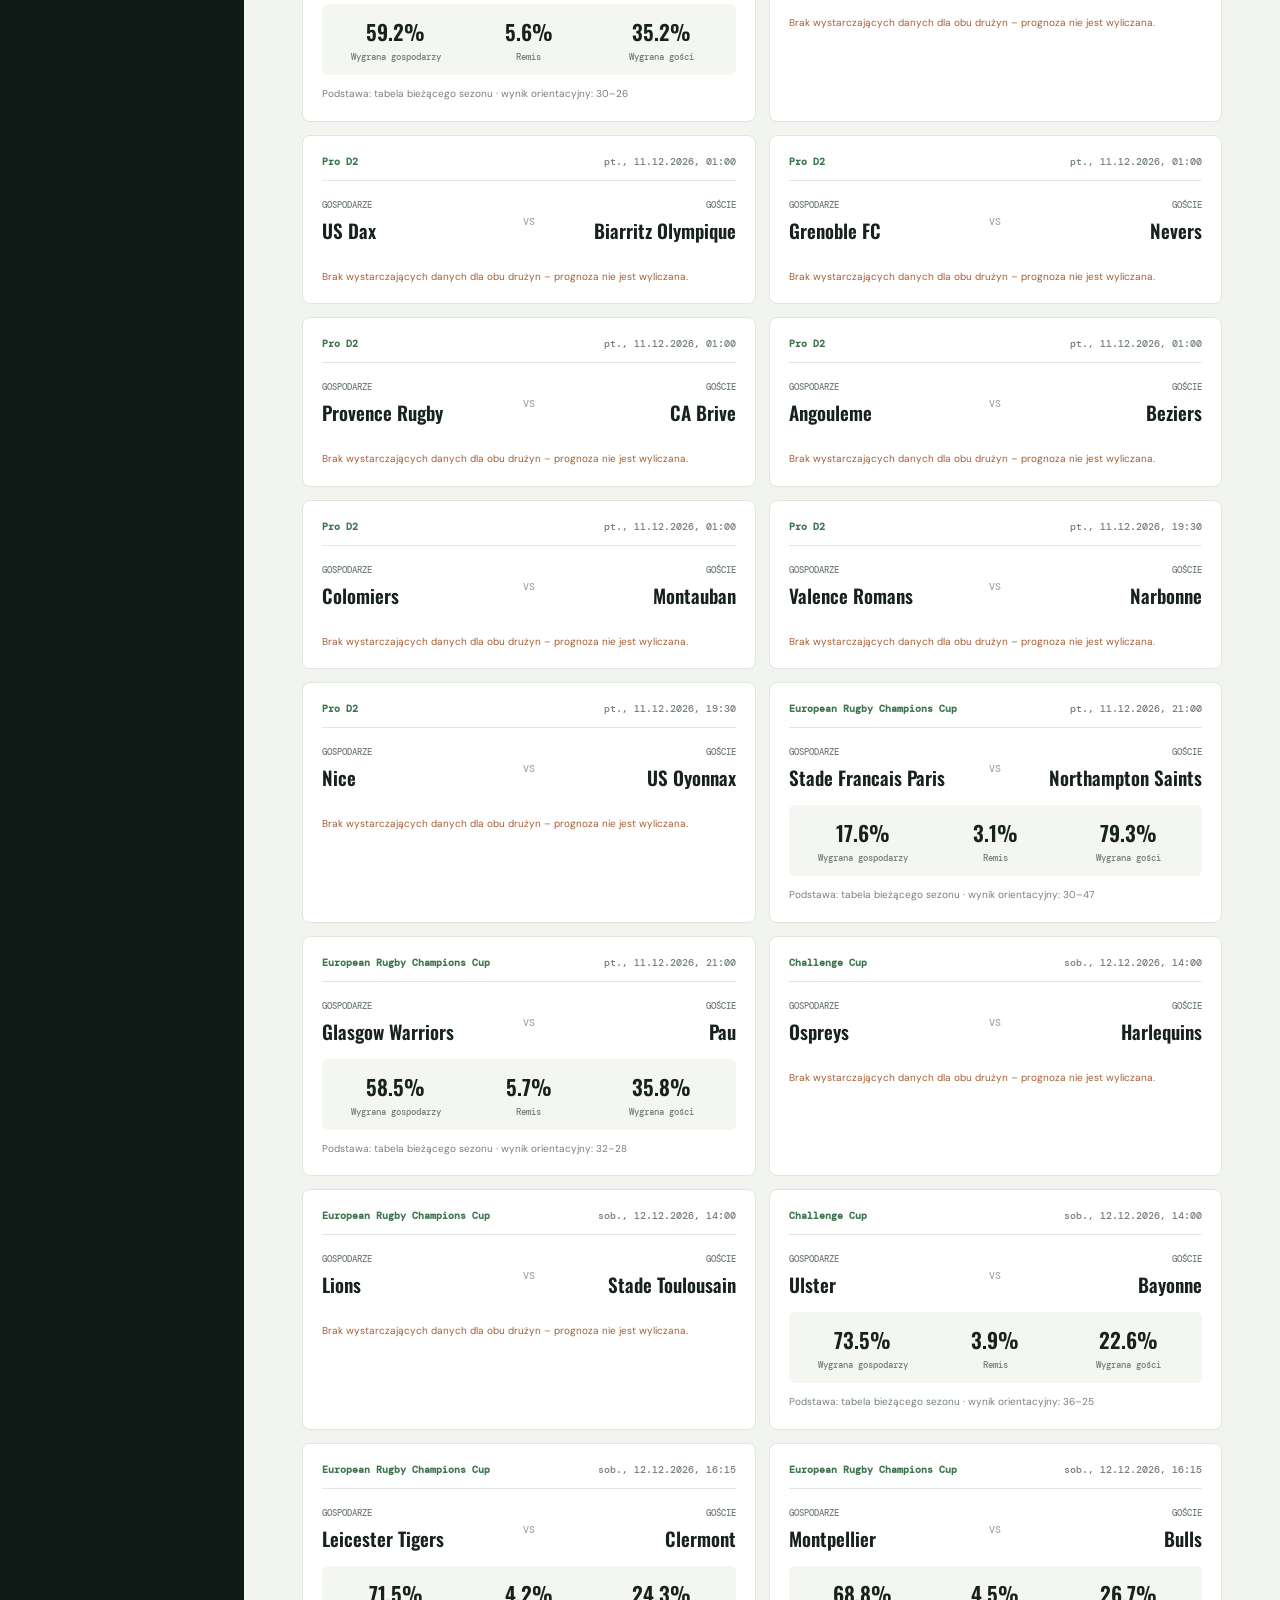
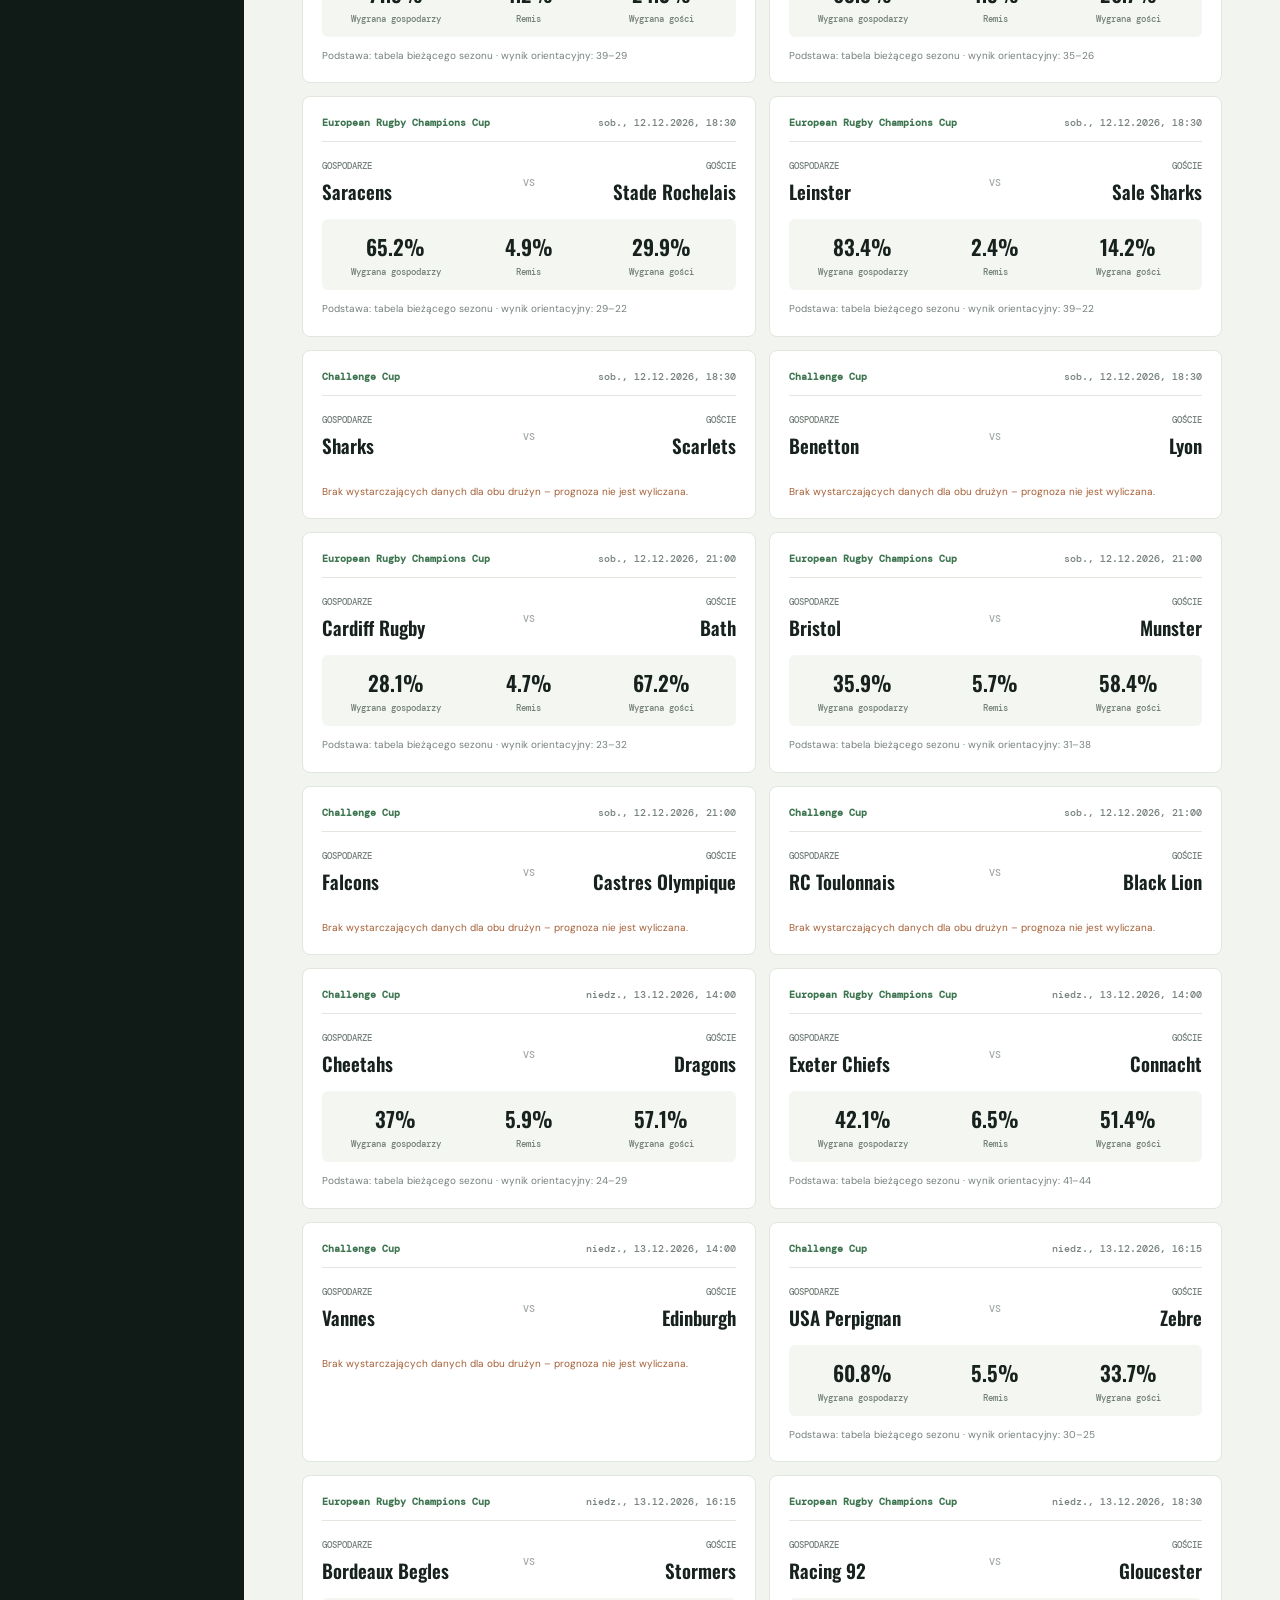
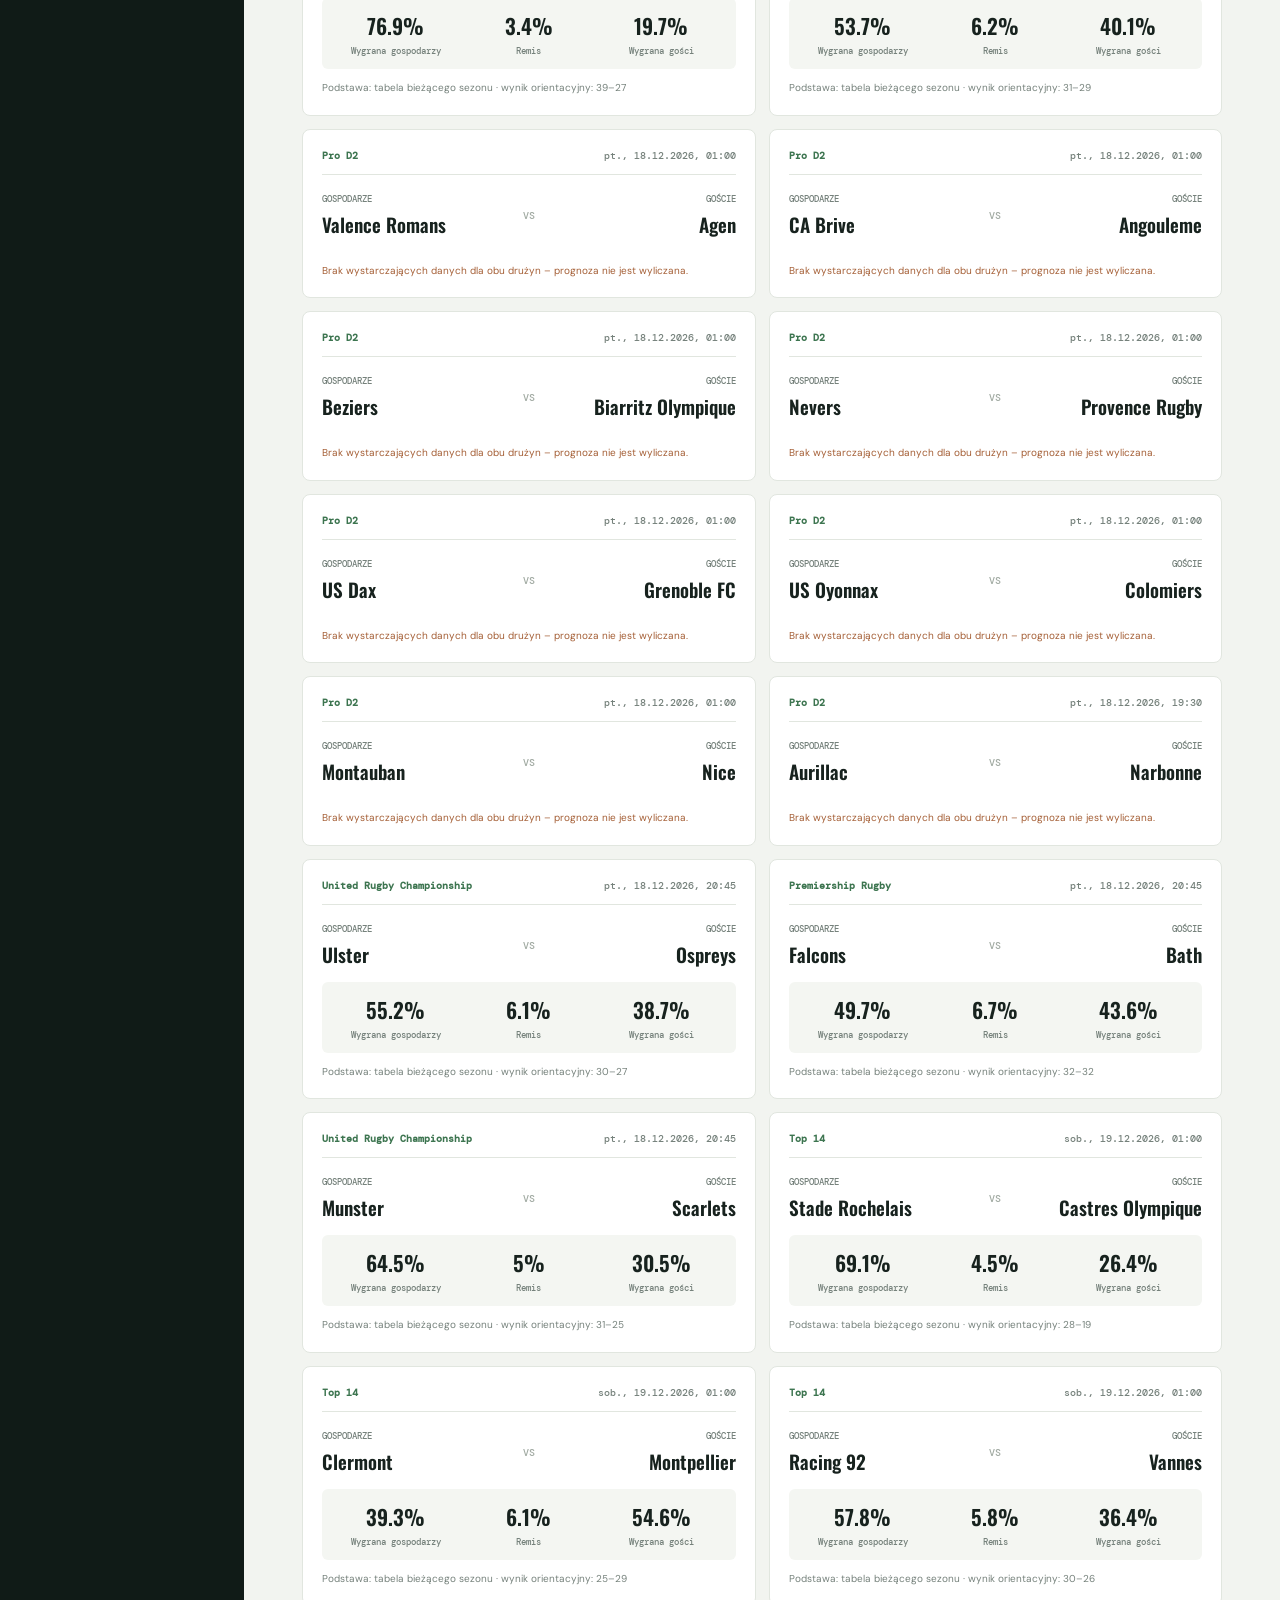
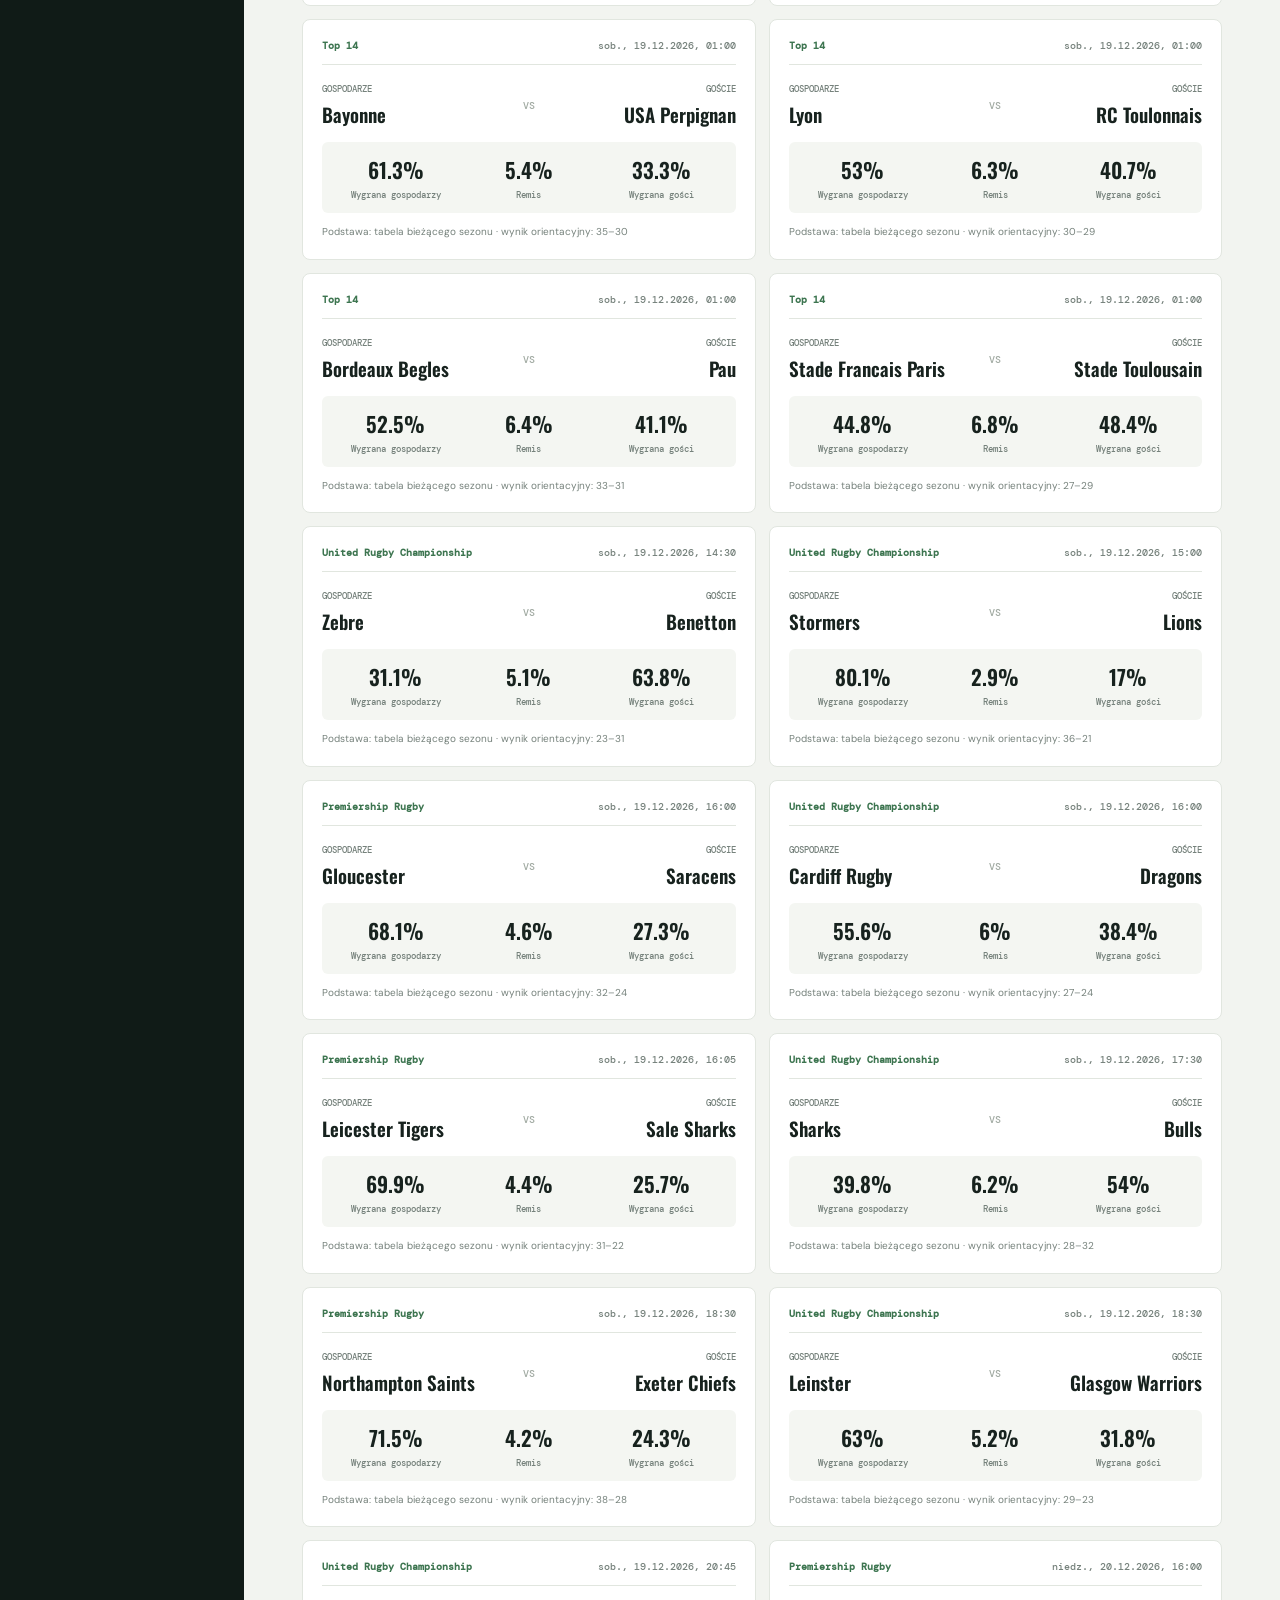
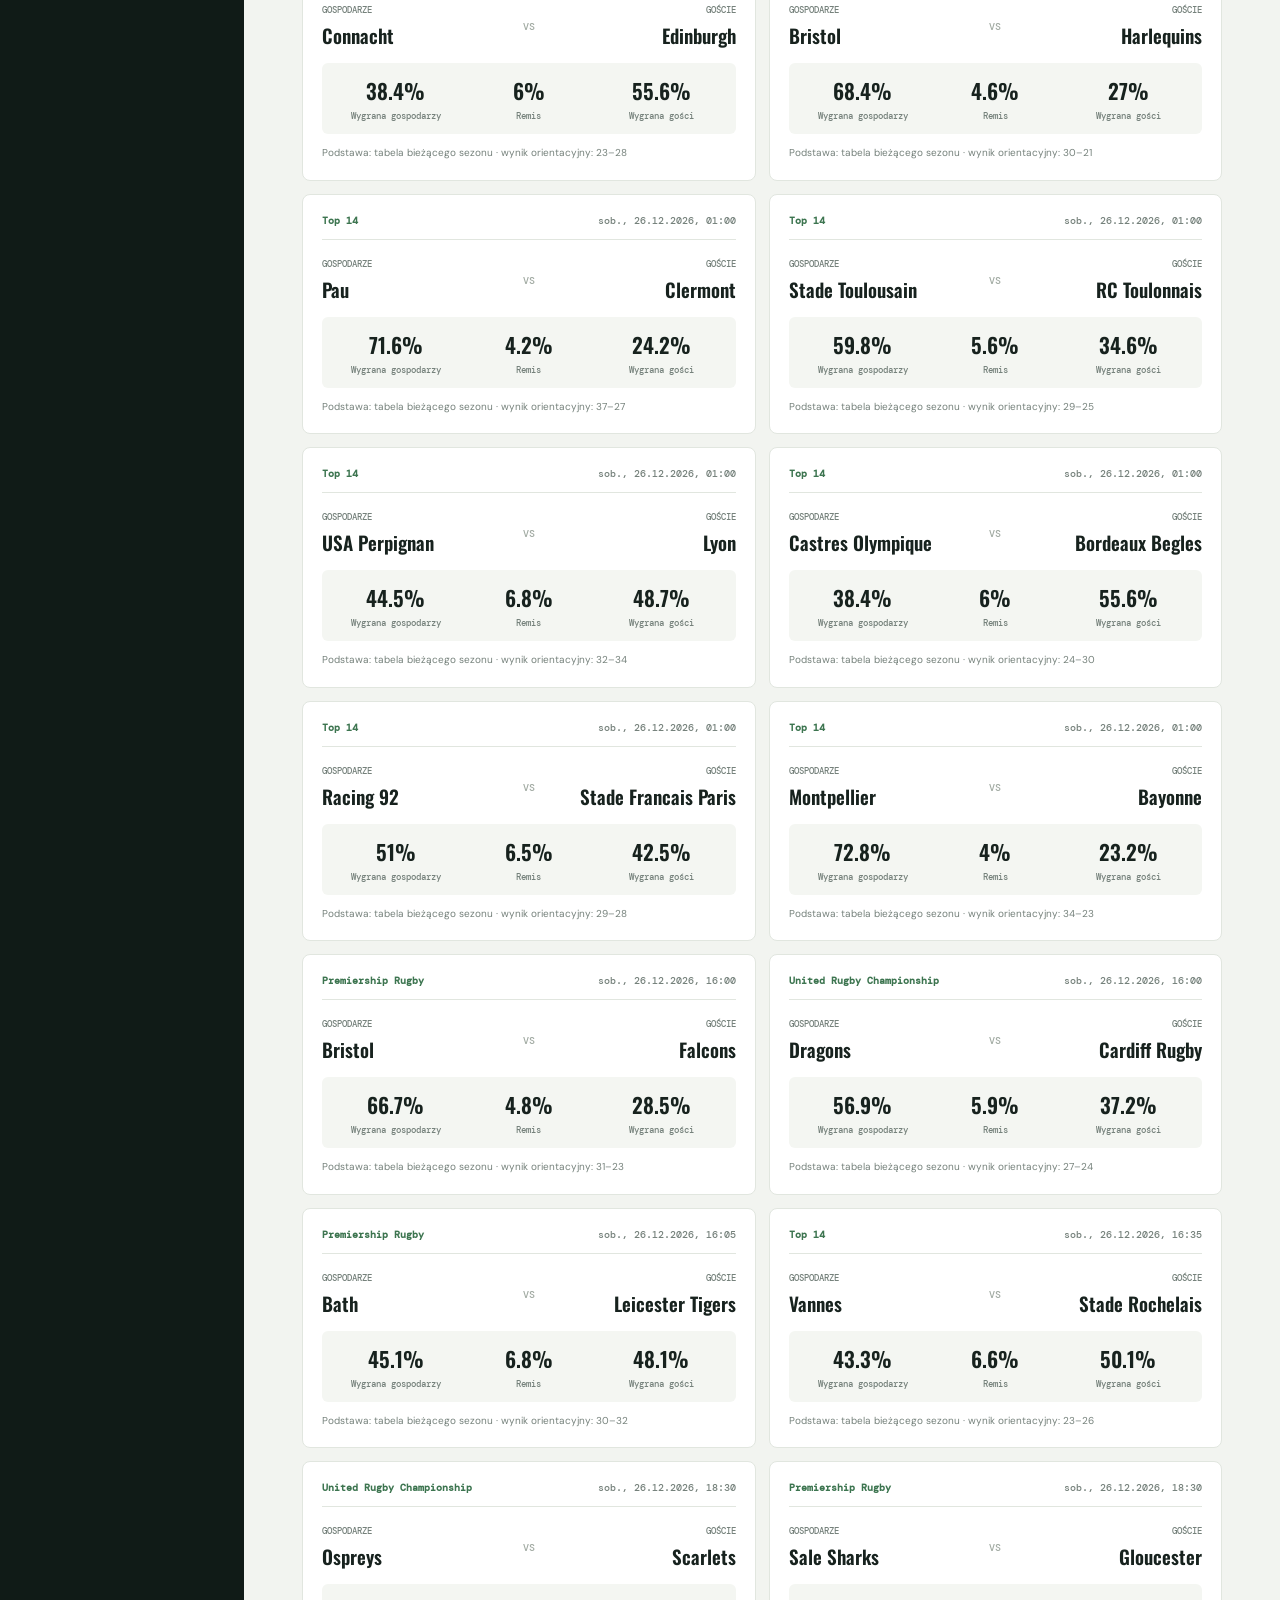
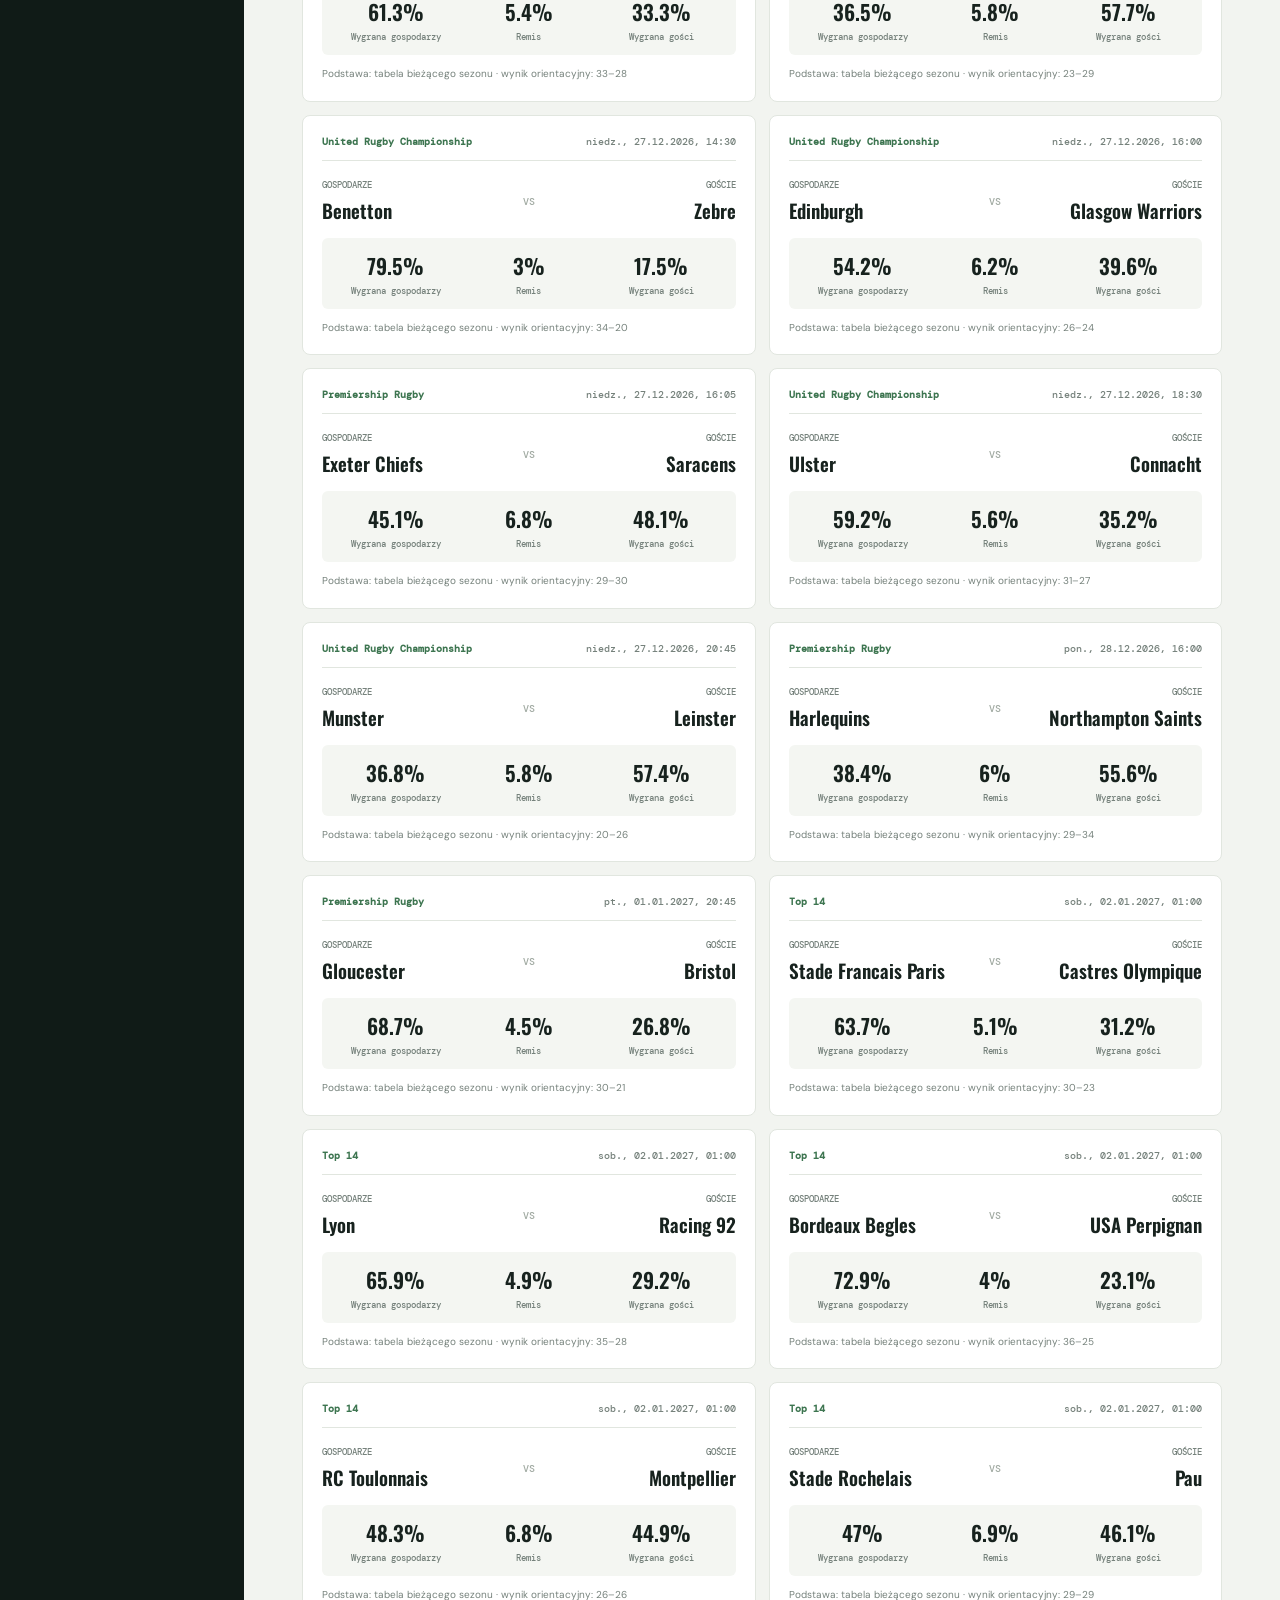
==== commit 4fbd3731: "Replace demo labels with live rugby data interface" ====
--- a/index.html
+++ b/index.html
@@ -1,41 +1,15 @@
 <!doctype html>
 <html lang="pl"><head><meta charset="utf-8"><meta name="viewport" content="width=device-width,initial-scale=1"><meta name="theme-color" content="#101b18"><title>Rugby Analytics</title><link rel="stylesheet" href="styles.css"></head>
 <body><div class="app-shell">
-<aside class="sidebar"><div class="brand"><div class="brand-mark">RA</div><div><b>RUGBY</b><span>ANALYTICS</span></div></div><nav id="nav"><button class="nav-item active" data-view="dashboard">◫ <span>Nadchodzące mecze</span></button><button class="nav-item" data-view="predictor">⌁ <span>Prognozator</span></button><button class="nav-item" data-view="teams">♜ <span>Reprezentacje</span></button><button class="nav-item" data-view="worldcup">🏆 <span>Rugby World Cup</span></button><button class="nav-item" data-view="methodology">∑ <span>Metodologia</span></button></nav><div class="sidebar-bottom"><span class="status-dot"></span> Silnik analityczny · DEMO<br><small>Wersja 0.1.0</small></div></aside>
-<main class="main"><header class="topbar"><div><div class="eyebrow">RUGBY UNION · 15 OSÓB</div><h1 id="page-title">Panel główny</h1></div><div class="top-actions"><span class="pill">PROTOTYP</span><a href="https://github.com/marcingrien-prog/rugby-analytics" target="_blank" rel="noreferrer">GitHub ↗</a></div></header>
-<section id="view-dashboard" class="view active"><div class="hero"><div><div class="eyebrow light">ANALITYKA · PROGNOZY · SYMULACJE</div><h2>Decyzje oparte<br>na <em>danych.</em></h2><p>Automatyczna analiza rugby union – mecze reprezentacyjne i klubowe, terminarze, wyniki oraz prognozy oparte na danych.</p><button class="primary" data-go="predictor">Otwórz prognozator <span>→</span></button></div><div class="hero-ball">🏉</div></div>
-<div class="section-heading"><div><div class="eyebrow">TERMINARZ I ANALIZY</div><h2>Nadchodzące spotkania</h2></div><button class="primary" id="refresh-fixtures">Odśwież widok ↻</button></div><div id="fixtures-status" class="notice"><b>Ładowanie danych…</b><p>Łączę się z opublikowanym terminarzem.</p></div><div id="fixtures-list" class="fixtures-list"></div><div class="section-heading"><div><div class="eyebrow">TWOJE CENTRUM DANYCH</div><h2>Przegląd systemu</h2></div><span class="muted">Źródło: rugbyAPI</span></div>
-<div class="metrics"><article class="metric"><span>Model prognoz</span><b>Rugby Poisson + Elo</b><small>Wersja bazowa</small></article><article class="metric"><span>Symulacje Monte Carlo</span><b>20 000</b><small>Prób na prognozę</small></article><article class="metric"><span>Reprezentacje</span><b>12</b><small>Przykładowe profile startowe</small></article><article class="metric"><span>Źródła live</span><b class="orange">Niepodłączone</b><small>Wymagana konfiguracja API</small></article></div>
+<aside class="sidebar"><div class="brand"><div class="brand-mark">RA</div><div><b>RUGBY</b><span>ANALYTICS</span></div></div><nav id="nav"><button class="nav-item active" data-view="dashboard">◫ <span>Nadchodzące mecze</span></button><button class="nav-item" data-view="predictor">⌁ <span>Prognozator</span></button><button class="nav-item" data-view="teams">♜ <span>Reprezentacje</span></button><button class="nav-item" data-view="worldcup">🏆 <span>Rugby World Cup</span></button><button class="nav-item" data-view="methodology">∑ <span>Metodologia</span></button></nav><div class="sidebar-bottom"><span class="status-dot"></span> Źródło: rugbyAPI<br><small>Odświeżanie 2 razy dziennie</small></div></aside>
+<main class="main"><header class="topbar"><div><div class="eyebrow">RUGBY UNION · DANE MECZOWE</div><h1 id="page-title">Panel główny</h1></div><div class="top-actions"><span class="pill">DANE AUTOMATYCZNE</span><a href="https://github.com/marcingrien-prog/rugby-analytics" target="_blank" rel="noreferrer">GitHub ↗</a></div></header>
+<section id="view-dashboard" class="view active"><div class="hero"><div><div class="eyebrow light">ANALITYKA · PROGNOZY · SYMULACJE</div><h2>Decyzje oparte<br>na <em>danych.</em></h2><p>Automatyczny terminarz dostępnych rozgrywek, analiza siły drużyn i wstępne prognozy na podstawie aktualnych tabel oraz rankingów.</p><button class="primary" data-go="predictor">Otwórz prognozator <span>→</span></button></div><div class="hero-ball">🏉</div></div>
+<div class="section-heading"><div><div class="eyebrow">TERMINARZ I ANALIZY</div><h2>Nadchodzące spotkania</h2></div><button class="primary" id="refresh-fixtures">Odśwież widok ↻</button></div><div class="filter-row"><label for="competition-filter">Rozgrywki</label><select id="competition-filter"><option value="all">Wszystkie dostępne</option></select></div><div id="fixtures-status" class="notice"><b>Ładowanie danych…</b><p>Łączę się z opublikowanym terminarzem.</p></div><div id="fixtures-list" class="fixtures-list"></div><div class="section-heading"><div><div class="eyebrow">TWOJE CENTRUM DANYCH</div><h2>Przegląd systemu</h2></div><span class="muted">Źródło: rugbyAPI</span></div>
+<div class="metrics"><article class="metric"><span>Mecze w terminarzu</span><b id="metric-fixtures">—</b><small>Najbliższe 60 dni</small></article><article class="metric"><span>Mecze z prognozą</span><b id="metric-predictions">—</b><small>Na podstawie dostępnych danych</small></article><article class="metric"><span>Rozgrywki</span><b id="metric-competitions">—</b><small>Wykryte w źródle API</small></article><article class="metric"><span>Tabele sezonowe</span><b id="metric-standings">—</b><small>Pobrane bezpośrednio z API</small></article></div>
 <div class="section-heading"><div><div class="eyebrow">SZYBKI START</div><h2>Co chcesz przeanalizować?</h2></div></div><div class="quick-grid"><button class="quick-card" data-go="predictor"><b>01 / Prognoza meczu</b><span>Oblicz szanse, przewidywany wynik i przedział punktowy.</span><strong>Przejdź do analizy →</strong></button><button class="quick-card" data-go="teams"><b>02 / Siła reprezentacji</b><span>Porównaj ranking Elo i parametry drużyn.</span><strong>Zobacz reprezentacje →</strong></button><button class="quick-card" data-go="worldcup"><b>03 / Mistrzostwa świata</b><span>Przygotuj symulację turnieju i szans awansu.</span><strong>Otwórz moduł RWC →</strong></button></div>
-<div class="notice"><b>Uwaga dotycząca danych</b><p>To pierwszy prototyp. Wbudowane oceny Elo są wyłącznie wartościami startowymi do testowania działania interfejsu, a nie oficjalnym rankingiem World Rugby. Prognozy nie są poradą bukmacherską.</p></div></section>
-<section id="view-predictor" class="view"><div class="section-heading"><div><div class="eyebrow">MODEL PROGNOSTYCZNY</div><h2>Analiza pojedynku</h2></div><span class="muted">Elo + model punktowy + Monte Carlo</span></div><div class="predict-layout"><div class="panel form-panel"><h3>Konfiguracja meczu</h3><label for="home">Drużyna A</label><select id="home"></select><label for="away">Drużyna B</label><select id="away"></select><label for="venue">Miejsce rozgrywania</label><select id="venue"><option value="home">Drużyna A – własne boisko</option><option value="neutral">Boisko neutralne</option><option value="away">Drużyna B – własne boisko</option></select><label for="n-sims">Liczba symulacji</label><select id="n-sims"><option value="5000">5 000</option><option value="20000" selected>20 000</option><option value="50000">50 000</option></select><button id="run-prediction" class="primary full">Oblicz prognozę →</button><p class="fine">Prognoza bazuje na wartościach startowych i uproszczonym modelu punktowym. Po podłączeniu bazy historycznej model zostanie skalibrowany.</p></div><div class="panel result-panel" id="prediction-result"><div class="empty-state"><div>🏉</div><h3>Gotowy do analizy</h3><p>Wybierz dwie reprezentacje i uruchom symulację, aby zobaczyć prognozę.</p></div></div></div></section>
-<section id="view-teams" class="view"><div class="section-heading"><div><div class="eyebrow">BAZA DRUŻYN</div><h2>Reprezentacje</h2></div><span class="muted">Wartości startowe · nieoficjalne</span></div><div class="panel table-wrap"><table><thead><tr><th>Reprezentacja</th><th>Ocena Elo*</th><th>Profil</th><th>Status danych</th></tr></thead><tbody id="teams-table"></tbody></table><p class="fine">* Oceny Elo są przykładowymi priorami do uruchomienia prototypu. Nie odzwierciedlają oficjalnego rankingu World Rugby.</p></div></section>
+<div class="notice"><b>Ograniczenia prognoz</b><p>Prognozy są wstępne i zależą od pokrycia danych dla konkretnych rozgrywek. Jeśli brakuje aktualnej tabeli lub rankingu dla obu drużyn, aplikacja nie pokazuje sztucznych prawdopodobieństw. To nie są zweryfikowane typy bukmacherskie.</p></div></section>
+<section id="view-predictor" class="view"><div class="section-heading"><div><div class="eyebrow">MODEL PROGNOSTYCZNY</div><h2>Analiza pojedynku</h2></div><span class="muted">Prognozy z danych bieżącego sezonu</span></div><div class="predict-layout"><div class="panel form-panel"><h3>Konfiguracja meczu</h3><label for="home">Drużyna A</label><select id="home"></select><label for="away">Drużyna B</label><select id="away"></select><label for="venue">Miejsce rozgrywania</label><select id="venue"><option value="home">Drużyna A – własne boisko</option><option value="neutral">Boisko neutralne</option><option value="away">Drużyna B – własne boisko</option></select><label for="n-sims">Liczba symulacji</label><select id="n-sims"><option value="5000">5 000</option><option value="20000" selected>20 000</option><option value="50000">50 000</option></select><button id="run-prediction" class="primary full">Oblicz prognozę →</button><p class="fine">Wybierz drużyny z aktualnego terminarza. Prognoza pojawi się tylko wtedy, gdy dostępne są dane dla obu zespołów i tego meczu.</p></div><div class="panel result-panel" id="prediction-result"><div class="empty-state"><div>🏉</div><h3>Wybierz drużyny</h3><p>Wybierz dwie drużyny z terminarza i uruchom analizę dostępnego spotkania.</p></div></div></div></section>
+<section id="view-teams" class="view"><div class="section-heading"><div><div class="eyebrow">BAZA DRUŻYN</div><h2>Drużyny w terminarzu</h2></div><span class="muted">Dane rzeczywiste z aktualnego terminarza</span></div><div class="panel table-wrap"><table><thead><tr><th>Drużyna</th><th>Mecze w terminarzu</th><th>Rozgrywki</th><th>Status prognoz</th></tr></thead><tbody id="teams-table"></tbody></table><p class="fine">Lista obejmuje drużyny występujące w pobranym terminarzu. Nie jest to pełna globalna baza wszystkich reprezentacji i klubów.</p></div></section>
 <section id="view-worldcup" class="view"><div class="section-heading"><div><div class="eyebrow">RUGBY WORLD CUP</div><h2>Centrum turniejowe</h2></div><span class="muted">Moduł w budowie</span></div><div class="panel wc-panel"><div class="wc-icon">🏆</div><div><h3>Symulator mistrzostw świata</h3><p>Docelowo: konfiguracja grup, terminarz, tabele, punkty bonusowe, tie-breakery, faza pucharowa i wielokrotne symulacje całego turnieju.</p><span class="pill">ETAP 2</span></div></div><div class="notice"><b>Reguły turniejowe</b><p>Moduł będzie uwzględniał oficjalny system punktacji i kryteria rozstrzygania remisów konkretnej edycji RWC. Nie zakładamy, że format każdej edycji jest identyczny.</p></div></section>
 <section id="view-methodology" class="view"><div class="section-heading"><div><div class="eyebrow">TRANSPARENTNOŚĆ MODELU</div><h2>Metodologia</h2></div></div><div class="method-grid"><article class="panel"><span class="method-number">01</span><h3>Rating Elo</h3><p>Dynamiczna ocena siły reprezentacji aktualizowana po każdym meczu. Uwzględnia siłę rywala i przewagę własnego boiska.</p></article><article class="panel"><span class="method-number">02</span><h3>Model punktowy</h3><p>Oddzielne procesy punktowania: przyłożenia, podwyższenia, rzuty karne i drop-goale. Wersja bazowa używa uproszczonej dystrybucji Poissona.</p></article><article class="panel"><span class="method-number">03</span><h3>Monte Carlo</h3><p>Wielokrotne losowanie przebiegu meczu pozwala oszacować prawdopodobieństwo zwycięstwa, remisu i rozkład wyników.</p></article><article class="panel"><span class="method-number">04</span><h3>Walidacja</h3><p>Backtesting chronologiczny, Brier Score, log loss, kalibracja prawdopodobieństw i porównanie z rynkiem kursowym.</p></article></div><div class="notice"><b>Ważne ograniczenie</b><p>Model nie został jeszcze wytrenowany na historycznych danych meczowych. Nie należy traktować jego wyników jako zweryfikowanych prognoz. Kolejnym krokiem jest import i walidacja danych historycznych.</p></div></section>
-<footer>RUGBY ANALYTICS <span>Built for evidence-led rugby analysis · v0.1.0</span></footer></main></div><script src="./app.js?v=20261119-3" defer></script><script>
-/* Awaryjna nawigacja: działa niezależnie od app.js */
-(function () {
-  const titles = {dashboard:'Panel główny',predictor:'Prognozator',teams:'Reprezentacje',worldcup:'Rugby World Cup',methodology:'Metodologia'};
-  function openView(name) {
-    if (!titles[name]) return;
-    document.querySelectorAll('.view').forEach(function (el) { el.classList.toggle('active', el.id === 'view-' + name); });
-    document.querySelectorAll('.nav-item').forEach(function (el) { el.classList.toggle('active', el.dataset.view === name); });
-    const heading = document.getElementById('page-title');
-    if (heading) heading.textContent = titles[name];
-    window.scrollTo(0, 0);
-  }
-  document.addEventListener('click', function (event) {
-    const nav = event.target.closest('[data-view]');
-    const go = event.target.closest('[data-go]');
-    if (nav) openView(nav.dataset.view);
-    else if (go) openView(go.dataset.go);
-    else if (event.target.closest('#run-prediction')) {
-      const result = document.getElementById('prediction-result');
-      if (result && !result.querySelector('.result-head')) {
-        result.innerHTML = '<div class="empty-state"><h3>Interfejs działa</h3><p>Obsługa nawigacji została uruchomiona. Silnik prognoz wymaga osobnej diagnostyki.</p></div>';
-      }
-    }
-  });
-  document.documentElement.dataset.rugbyFallback = 'active';
-})();
-</script></body></html>+<footer>RUGBY ANALYTICS <span>Analiza danych rugby union · wersja 0.4.0</span></footer></main></div><script src="./app.js?v=20261119-3" defer></script></body></html>
--- a/styles.css
+++ b/styles.css
@@ -1 +1,19 @@
-@import url('https://fonts.googleapis.com/css2?family=DM+Mono:wght@400;500&family=DM+Sans:wght@400;500;600;700;800&family=Oswald:wght@500;600;700&display=swap');:root{--bg:#f2f4f0;--ink:#17221e;--muted:#75817b;--green:#153b2c;--lime:#c8f169;--line:#e1e6df;--orange:#e8753d}*{box-sizing:border-box}body{margin:0;background:var(--bg);color:var(--ink);font-family:'DM Sans',sans-serif}.app-shell{display:flex;min-height:100vh}.sidebar{width:244px;background:#101b17;color:#eaf0e9;padding:28px 18px;display:flex;flex-direction:column;flex-shrink:0}.brand{display:flex;align-items:center;gap:12px;padding:0 10px 44px}.brand-mark{width:42px;height:42px;background:var(--lime);color:#14251c;display:grid;place-items:center;font-family:Oswald;font-weight:700;font-size:19px;transform:skew(-5deg)}.brand b,.brand span{display:block;letter-spacing:2px;font-size:13px}.brand span{font-size:10px;color:#a8b5aa;letter-spacing:3px;margin-top:3px}.sidebar nav{display:grid;gap:7px}.nav-item{border:0;background:none;color:#aebbb2;text-align:left;padding:14px 13px;border-radius:7px;font:600 13px 'DM Sans';cursor:pointer}.nav-item span{margin-left:10px}.nav-item:hover,.nav-item.active{background:#243b30;color:var(--lime)}.sidebar-bottom{margin-top:auto;color:#aebbb2;font-size:11px;line-height:2;padding:20px 10px}.sidebar-bottom small{padding-left:15px;color:#77877d}.status-dot{display:inline-block;width:7px;height:7px;border-radius:50%;background:var(--lime);margin-right:7px}.main{max-width:1500px;width:calc(100% - 244px);padding:34px 4.5%;margin:0 auto}.topbar{display:flex;justify-content:space-between;align-items:center;margin-bottom:30px}.eyebrow{font:500 10px 'DM Mono';letter-spacing:1.8px;color:#718078}.topbar h1{font:600 30px Oswald;margin:6px 0 0}.top-actions{display:flex;align-items:center;gap:20px;font-size:12px}.top-actions a{color:var(--green);text-decoration:none;font-weight:700}.pill{font:500 9px 'DM Mono';letter-spacing:1px;padding:7px 10px;border:1px solid #d8dfd6;border-radius:4px;color:#617068}.view{display:none}.view.active{display:block}.hero{background:var(--green);color:white;min-height:290px;border-radius:10px;padding:42px 5%;display:flex;align-items:center;justify-content:space-between;overflow:hidden;position:relative}.hero:after{content:'';position:absolute;width:380px;height:380px;border:1px solid #ffffff18;border-radius:50%;right:9%;top:-50px;box-shadow:0 0 0 35px #ffffff08,0 0 0 75px #ffffff06}.hero .eyebrow{color:#b4caad}.hero h2{font:600 clamp(38px,5vw,57px)/1.02 Oswald;margin:16px 0}.hero h2 em{color:var(--lime);font-style:normal}.hero p{max-width:440px;color:#c5d2c9;font-size:13px;line-height:1.8;margin-bottom:25px}.hero-ball{font-size:120px;z-index:1;filter:grayscale(.2);transform:rotate(-18deg);margin-right:7%}.primary{background:var(--lime);color:#17251c;border:0;padding:13px 18px;border-radius:5px;font:700 12px 'DM Sans';cursor:pointer}.primary:hover{filter:brightness(.95);transform:translateY(-1px)}.primary span{margin-left:20px}.primary.full{width:100%;margin-top:10px}.section-heading{display:flex;align-items:end;justify-content:space-between;margin:34px 0 16px}.section-heading h2{font:600 23px Oswald;margin:5px 0 0}.muted{font-size:11px;color:var(--muted)}.metrics{display:grid;grid-template-columns:repeat(4,1fr);gap:12px}.metric,.panel,.quick-card{background:#fff;border:1px solid var(--line);border-radius:8px}.metric{padding:18px}.metric span,.metric small{display:block;color:var(--muted);font-size:11px}.metric b{display:block;font:600 17px Oswald;margin:13px 0 7px}.metric .orange{color:var(--orange)}.quick-grid{display:grid;grid-template-columns:repeat(3,1fr);gap:12px}.quick-card{text-align:left;padding:20px;cursor:pointer;color:var(--ink);display:flex;flex-direction:column;min-height:150px}.quick-card b{font:600 16px Oswald}.quick-card span{font-size:12px;line-height:1.6;color:var(--muted);margin:12px 0 18px}.quick-card strong{font-size:11px;color:#39704e;margin-top:auto}.quick-card:hover{border-color:#8aaa8b}.notice{background:#e8eee4;border-left:3px solid #91b65d;padding:16px 19px;margin-top:22px;border-radius:3px}.notice b{font-size:12px}.notice p{font-size:11px;color:#59675e;line-height:1.7;margin:7px 0 0}.predict-layout{display:grid;grid-template-columns:310px 1fr;gap:15px}.panel{padding:22px}.panel h3{font:600 18px Oswald;margin:0 0 20px}.form-panel label{display:block;font-size:11px;font-weight:700;margin:14px 0 7px}.form-panel select{width:100%;padding:12px;border:1px solid var(--line);border-radius:5px;background:#fafbf9;color:var(--ink);font:12px 'DM Sans'}.fine{font-size:10px;color:var(--muted);line-height:1.6;margin:14px 0 0}.empty-state{text-align:center;padding:50px 20px;color:var(--muted)}.empty-state div{font-size:45px}.empty-state h3{color:var(--ink);margin:14px 0 8px}.empty-state p{font-size:12px}.result-panel{min-height:420px}.result-head{display:flex;justify-content:space-between;align-items:center;border-bottom:1px solid var(--line);padding-bottom:17px}.result-head h3{margin:0}.win-grid{display:grid;grid-template-columns:1fr 1fr 1fr;gap:10px;margin:22px 0}.win-box{background:#f4f6f2;border-radius:6px;padding:15px;text-align:center}.win-box b{display:block;font:600 27px Oswald}.win-box span{font-size:10px;color:var(--muted)}.scoreline{display:flex;align-items:center;justify-content:center;gap:18px;margin:22px 0}.scoreline strong{font:600 38px Oswald}.scoreline span{font-size:11px;color:var(--muted)}.bar-label{display:flex;justify-content:space-between;font-size:11px;margin:15px 0 7px}.bar{height:9px;background:#edf0eb;border-radius:10px;overflow:hidden;display:flex}.bar .a{background:#39704e}.bar .b{background:#d68a4b}.table-wrap{overflow:auto}table{width:100%;border-collapse:collapse;font-size:12px}th{text-align:left;color:var(--muted);font:500 10px 'DM Mono';padding:12px;border-bottom:1px solid var(--line)}td{padding:14px 12px;border-bottom:1px solid #edf0eb}td:first-child{font-weight:700}.tag{font:10px 'DM Mono';padding:5px 7px;border-radius:4px;background:#f1f3ef;color:#65746a}.wc-panel{display:flex;gap:24px;align-items:center;padding:30px}.wc-icon{font-size:55px}.wc-panel h3{margin:0 0 8px}.wc-panel p,.method-grid p{font-size:12px;color:var(--muted);line-height:1.7;max-width:650px}.method-grid{display:grid;grid-template-columns:1fr 1fr;gap:13px}.method-number{font:500 11px 'DM Mono';color:#86a65a}.method-grid h3{margin:12px 0 5px}footer{border-top:1px solid var(--line);margin-top:45px;padding:20px 0;font:500 10px 'DM Mono';letter-spacing:1px;color:#637068}footer span{float:right;letter-spacing:0;font-family:'DM Sans';font-size:10px}@media(max-width:900px){.sidebar{width:190px}.main{width:calc(100% - 190px);padding:25px 3%}.metrics{grid-template-columns:1fr 1fr}.hero-ball{font-size:80px}.predict-layout{grid-template-columns:1fr}}@media(max-width:650px){.app-shell{display:block}.sidebar{width:100%;padding:13px 14px}.brand{padding:0 6px 12px}.brand-mark{width:34px;height:34px}.sidebar nav{display:flex;overflow:auto;gap:4px}.nav-item{white-space:nowrap;padding:10px}.nav-item span{margin-left:5px}.sidebar-bottom{display:none}.main{width:100%;padding:22px 16px}.topbar h1{font-size:25px}.hero{min-height:260px;padding:28px 22px}.hero-ball{position:absolute;right:-5px;bottom:0;font-size:70px;opacity:.35}.hero p{max-width:90%}.quick-grid,.method-grid{grid-template-columns:1fr}.metrics{gap:8px}.metric{padding:13px}.metric b{font-size:15px}.section-heading{align-items:start;gap:8px}.muted{max-width:120px;text-align:right}.top-actions{gap:8px}.top-actions .pill{display:none}footer span{float:none;display:block;margin-top:8px}}+@import url('https://fonts.googleapis.com/css2?family=DM+Mono:wght@400;500&family=DM+Sans:wght@400;500;600;700;800&family=Oswald:wght@500;600;700&display=swap');:root{--bg:#f2f4f0;--ink:#17221e;--muted:#75817b;--green:#153b2c;--lime:#c8f169;--line:#e1e6df;--orange:#e8753d}*{box-sizing:border-box}body{margin:0;background:var(--bg);color:var(--ink);font-family:'DM Sans',sans-serif}.app-shell{display:flex;min-height:100vh}.sidebar{width:244px;background:#101b17;color:#eaf0e9;padding:28px 18px;display:flex;flex-direction:column;flex-shrink:0}.brand{display:flex;align-items:center;gap:12px;padding:0 10px 44px}.brand-mark{width:42px;height:42px;background:var(--lime);color:#14251c;display:grid;place-items:center;font-family:Oswald;font-weight:700;font-size:19px;transform:skew(-5deg)}.brand b,.brand span{display:block;letter-spacing:2px;font-size:13px}.brand span{font-size:10px;color:#a8b5aa;letter-spacing:3px;margin-top:3px}.sidebar nav{display:grid;gap:7px}.nav-item{border:0;background:none;color:#aebbb2;text-align:left;padding:14px 13px;border-radius:7px;font:600 13px 'DM Sans';cursor:pointer}.nav-item span{margin-left:10px}.nav-item:hover,.nav-item.active{background:#243b30;color:var(--lime)}.sidebar-bottom{margin-top:auto;color:#aebbb2;font-size:11px;line-height:2;padding:20px 10px}.sidebar-bottom small{padding-left:15px;color:#77877d}.status-dot{display:inline-block;width:7px;height:7px;border-radius:50%;background:var(--lime);margin-right:7px}.main{max-width:1500px;width:calc(100% - 244px);padding:34px 4.5%;margin:0 auto}.topbar{display:flex;justify-content:space-between;align-items:center;margin-bottom:30px}.eyebrow{font:500 10px 'DM Mono';letter-spacing:1.8px;color:#718078}.topbar h1{font:600 30px Oswald;margin:6px 0 0}.top-actions{display:flex;align-items:center;gap:20px;font-size:12px}.top-actions a{color:var(--green);text-decoration:none;font-weight:700}.pill{font:500 9px 'DM Mono';letter-spacing:1px;padding:7px 10px;border:1px solid #d8dfd6;border-radius:4px;color:#617068}.view{display:none}.view.active{display:block}.hero{background:var(--green);color:white;min-height:290px;border-radius:10px;padding:42px 5%;display:flex;align-items:center;justify-content:space-between;overflow:hidden;position:relative}.hero:after{content:'';position:absolute;width:380px;height:380px;border:1px solid #ffffff18;border-radius:50%;right:9%;top:-50px;box-shadow:0 0 0 35px #ffffff08,0 0 0 75px #ffffff06}.hero .eyebrow{color:#b4caad}.hero h2{font:600 clamp(38px,5vw,57px)/1.02 Oswald;margin:16px 0}.hero h2 em{color:var(--lime);font-style:normal}.hero p{max-width:440px;color:#c5d2c9;font-size:13px;line-height:1.8;margin-bottom:25px}.hero-ball{font-size:120px;z-index:1;filter:grayscale(.2);transform:rotate(-18deg);margin-right:7%}.primary{background:var(--lime);color:#17251c;border:0;padding:13px 18px;border-radius:5px;font:700 12px 'DM Sans';cursor:pointer}.primary:hover{filter:brightness(.95);transform:translateY(-1px)}.primary span{margin-left:20px}.primary.full{width:100%;margin-top:10px}.section-heading{display:flex;align-items:end;justify-content:space-between;margin:34px 0 16px}.section-heading h2{font:600 23px Oswald;margin:5px 0 0}.muted{font-size:11px;color:var(--muted)}.metrics{display:grid;grid-template-columns:repeat(4,1fr);gap:12px}.metric,.panel,.quick-card{background:#fff;border:1px solid var(--line);border-radius:8px}.metric{padding:18px}.metric span,.metric small{display:block;color:var(--muted);font-size:11px}.metric b{display:block;font:600 17px Oswald;margin:13px 0 7px}.metric .orange{color:var(--orange)}.quick-grid{display:grid;grid-template-columns:repeat(3,1fr);gap:12px}.quick-card{text-align:left;padding:20px;cursor:pointer;color:var(--ink);display:flex;flex-direction:column;min-height:150px}.quick-card b{font:600 16px Oswald}.quick-card span{font-size:12px;line-height:1.6;color:var(--muted);margin:12px 0 18px}.quick-card strong{font-size:11px;color:#39704e;margin-top:auto}.quick-card:hover{border-color:#8aaa8b}.notice{background:#e8eee4;border-left:3px solid #91b65d;padding:16px 19px;margin-top:22px;border-radius:3px}.notice b{font-size:12px}.notice p{font-size:11px;color:#59675e;line-height:1.7;margin:7px 0 0}.predict-layout{display:grid;grid-template-columns:310px 1fr;gap:15px}.panel{padding:22px}.panel h3{font:600 18px Oswald;margin:0 0 20px}.form-panel label{display:block;font-size:11px;font-weight:700;margin:14px 0 7px}.form-panel select{width:100%;padding:12px;border:1px solid var(--line);border-radius:5px;background:#fafbf9;color:var(--ink);font:12px 'DM Sans'}.fine{font-size:10px;color:var(--muted);line-height:1.6;margin:14px 0 0}.empty-state{text-align:center;padding:50px 20px;color:var(--muted)}.empty-state div{font-size:45px}.empty-state h3{color:var(--ink);margin:14px 0 8px}.empty-state p{font-size:12px}.result-panel{min-height:420px}.result-head{display:flex;justify-content:space-between;align-items:center;border-bottom:1px solid var(--line);padding-bottom:17px}.result-head h3{margin:0}.win-grid{display:grid;grid-template-columns:1fr 1fr 1fr;gap:10px;margin:22px 0}.win-box{background:#f4f6f2;border-radius:6px;padding:15px;text-align:center}.win-box b{display:block;font:600 27px Oswald}.win-box span{font-size:10px;color:var(--muted)}.scoreline{display:flex;align-items:center;justify-content:center;gap:18px;margin:22px 0}.scoreline strong{font:600 38px Oswald}.scoreline span{font-size:11px;color:var(--muted)}.bar-label{display:flex;justify-content:space-between;font-size:11px;margin:15px 0 7px}.bar{height:9px;background:#edf0eb;border-radius:10px;overflow:hidden;display:flex}.bar .a{background:#39704e}.bar .b{background:#d68a4b}.table-wrap{overflow:auto}table{width:100%;border-collapse:collapse;font-size:12px}th{text-align:left;color:var(--muted);font:500 10px 'DM Mono';padding:12px;border-bottom:1px solid var(--line)}td{padding:14px 12px;border-bottom:1px solid #edf0eb}td:first-child{font-weight:700}.tag{font:10px 'DM Mono';padding:5px 7px;border-radius:4px;background:#f1f3ef;color:#65746a}.wc-panel{display:flex;gap:24px;align-items:center;padding:30px}.wc-icon{font-size:55px}.wc-panel h3{margin:0 0 8px}.wc-panel p,.method-grid p{font-size:12px;color:var(--muted);line-height:1.7;max-width:650px}.method-grid{display:grid;grid-template-columns:1fr 1fr;gap:13px}.method-number{font:500 11px 'DM Mono';color:#86a65a}.method-grid h3{margin:12px 0 5px}footer{border-top:1px solid var(--line);margin-top:45px;padding:20px 0;font:500 10px 'DM Mono';letter-spacing:1px;color:#637068}footer span{float:right;letter-spacing:0;font-family:'DM Sans';font-size:10px}@media(max-width:900px){.sidebar{width:190px}.main{width:calc(100% - 190px);padding:25px 3%}.metrics{grid-template-columns:1fr 1fr}.hero-ball{font-size:80px}.predict-layout{grid-template-columns:1fr}}@media(max-width:650px){.app-shell{display:block}.sidebar{width:100%;padding:13px 14px}.brand{padding:0 6px 12px}.brand-mark{width:34px;height:34px}.sidebar nav{display:flex;overflow:auto;gap:4px}.nav-item{white-space:nowrap;padding:10px}.nav-item span{margin-left:5px}.sidebar-bottom{display:none}.main{width:100%;padding:22px 16px}.topbar h1{font-size:25px}.hero{min-height:260px;padding:28px 22px}.hero-ball{position:absolute;right:-5px;bottom:0;font-size:70px;opacity:.35}.hero p{max-width:90%}.quick-grid,.method-grid{grid-template-columns:1fr}.metrics{gap:8px}.metric{padding:13px}.metric b{font-size:15px}.section-heading{align-items:start;gap:8px}.muted{max-width:120px;text-align:right}.top-actions{gap:8px}.top-actions .pill{display:none}footer span{float:none;display:block;margin-top:8px}}
+
+/* Automated fixtures dashboard */
+.fixtures-list{display:grid;grid-template-columns:repeat(2,minmax(0,1fr));gap:13px;margin-top:14px}
+.fixture-card{background:#fff;border:1px solid var(--line);border-radius:8px;padding:19px}
+.fixture-meta{display:flex;justify-content:space-between;gap:10px;color:var(--muted);font:500 10px 'DM Mono';border-bottom:1px solid var(--line);padding-bottom:12px}
+.fixture-meta span{color:#3d7550;font-weight:700}
+.fixture-teams{display:flex;align-items:center;justify-content:space-between;gap:10px;padding:18px 0 14px}
+.fixture-teams>div{flex:1;min-width:0}
+.fixture-teams .away{text-align:right}
+.fixture-teams small,.fixture-prob span{display:block;color:var(--muted);font:500 9px 'DM Mono';margin-bottom:5px}
+.fixture-teams strong{font:600 19px Oswald;overflow-wrap:anywhere}
+.fixture-vs{font:500 10px 'DM Mono';color:#a1aaa2}
+.fixture-prob{display:grid;grid-template-columns:repeat(3,1fr);gap:8px;background:#f4f6f2;padding:12px;border-radius:6px;text-align:center}
+.fixture-prob b{display:block;font:600 21px Oswald;margin-bottom:4px}
+.fixture-prob span{font-size:9px;margin:0}
+.fixture-basis{font-size:10px;color:#75817b;line-height:1.55;margin:11px 0 0}
+.fixture-basis.no-prediction{color:#a45e35}
+@media(max-width:850px){.fixtures-list{grid-template-columns:1fr}}
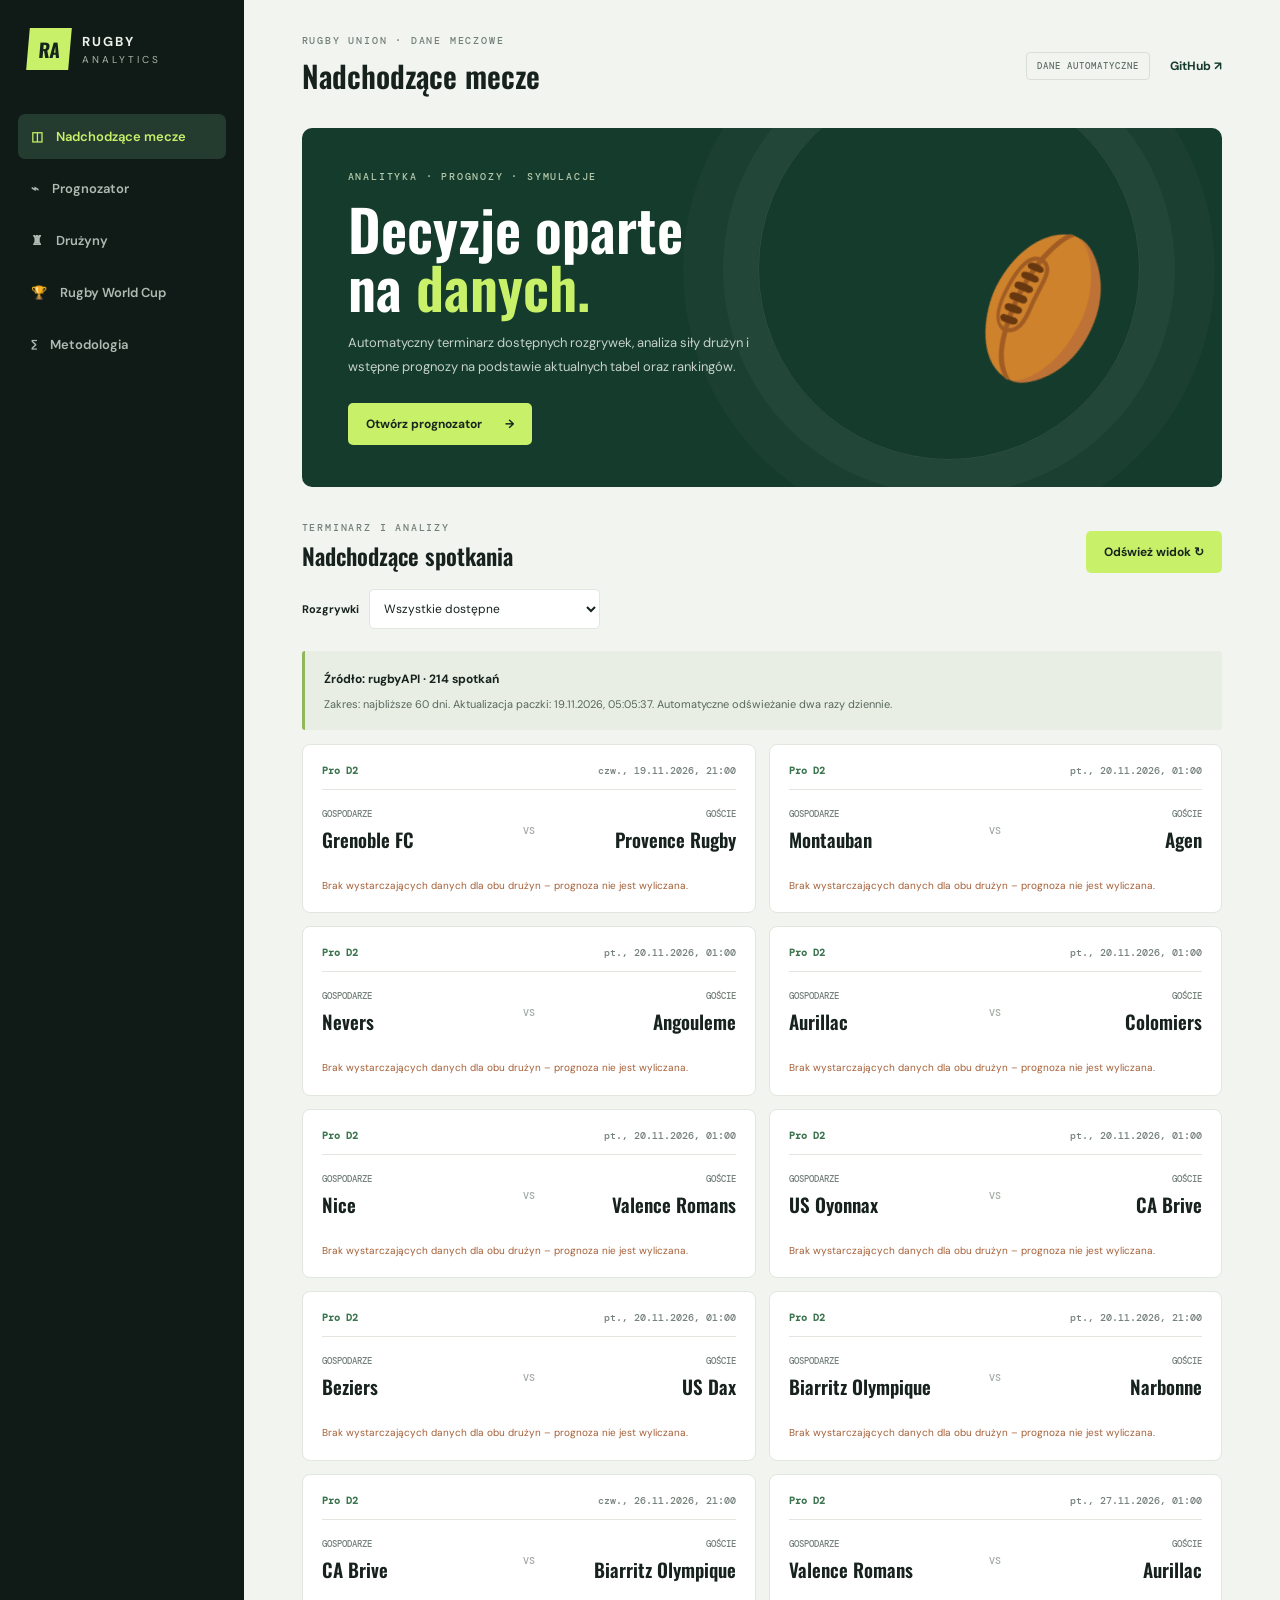
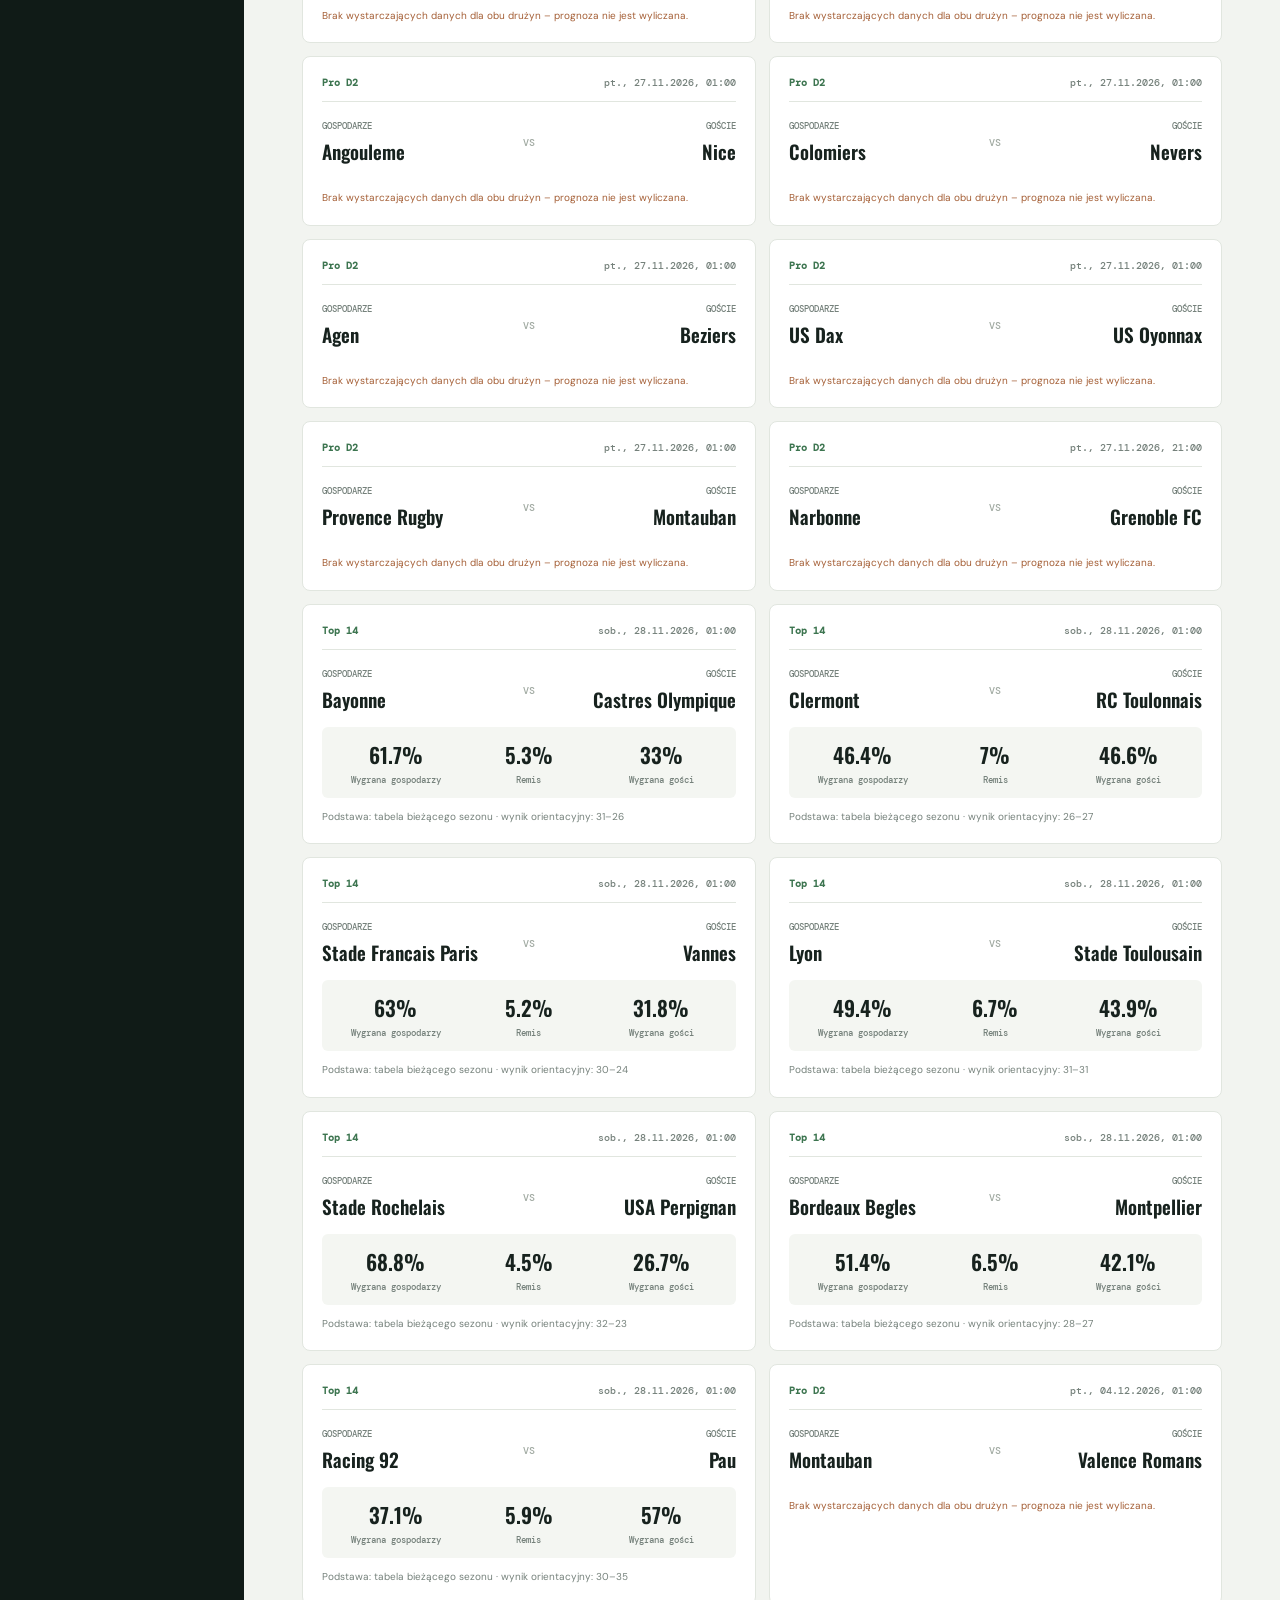
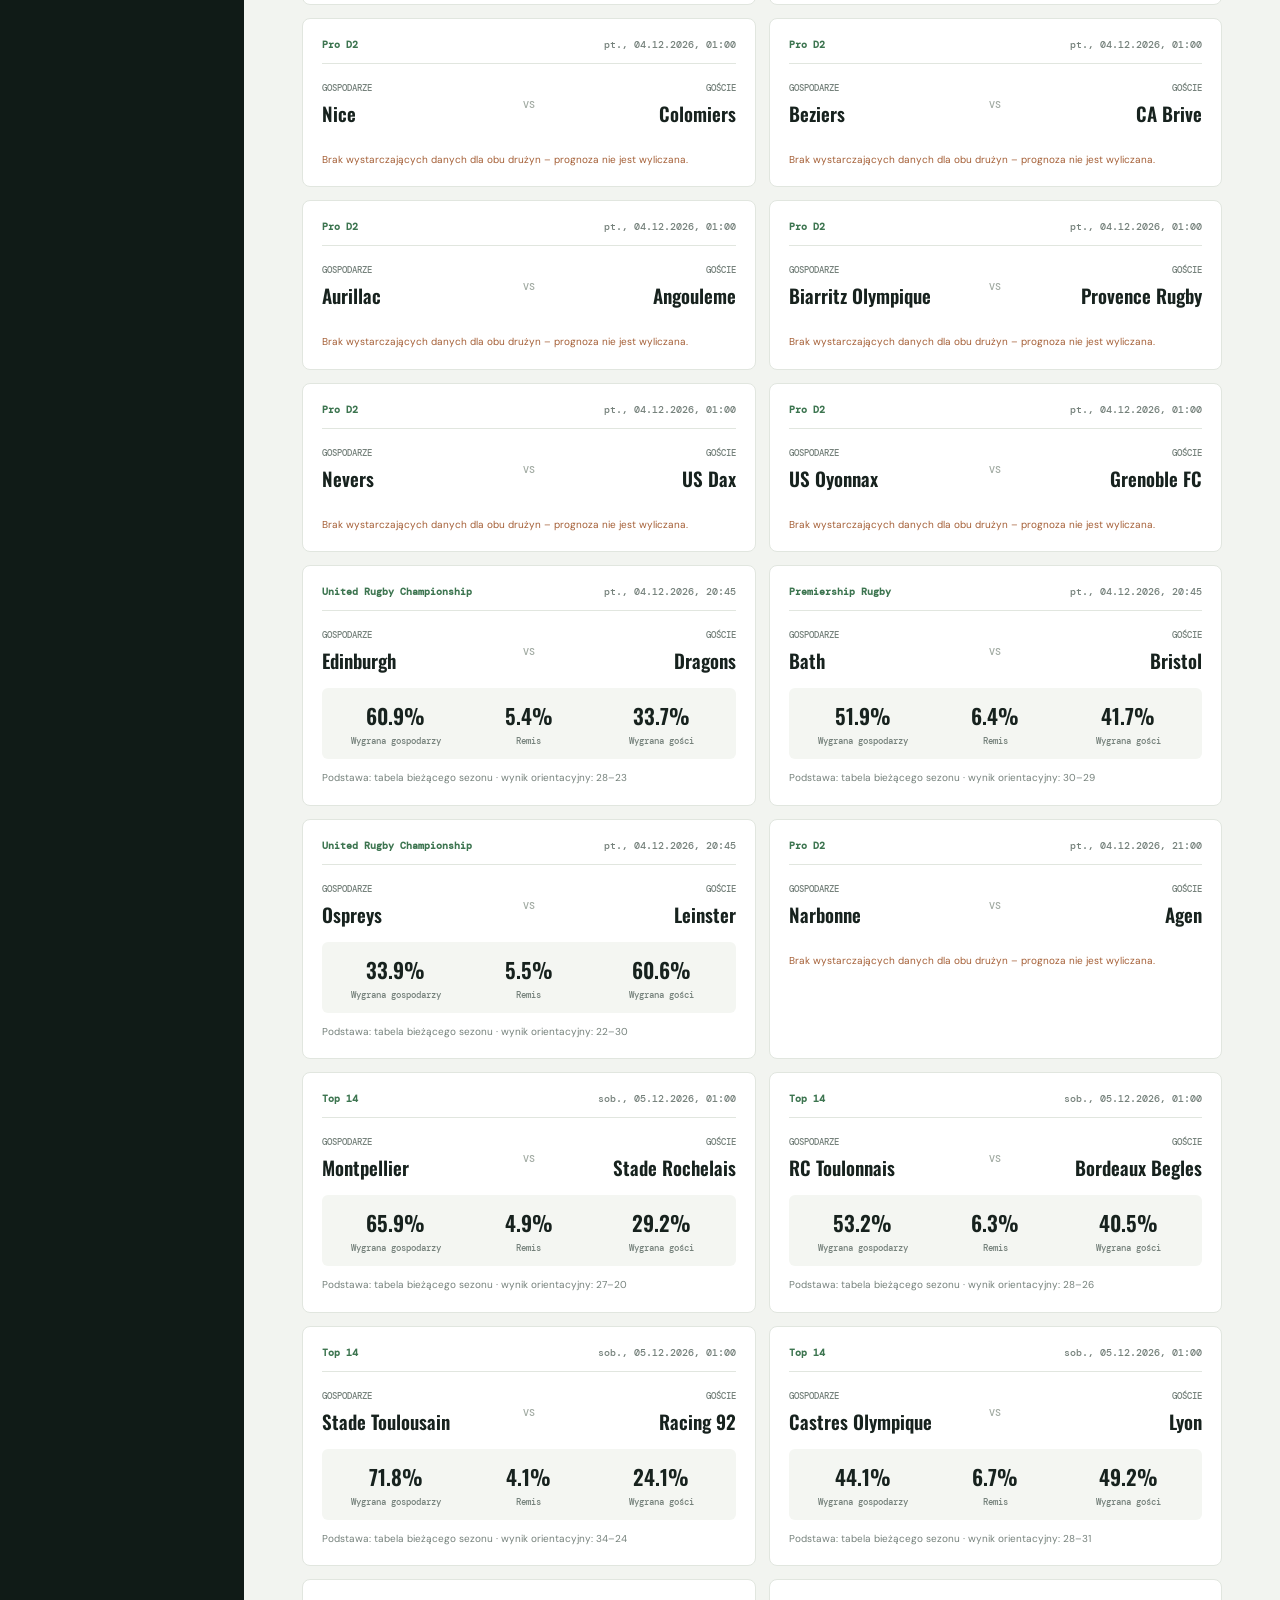
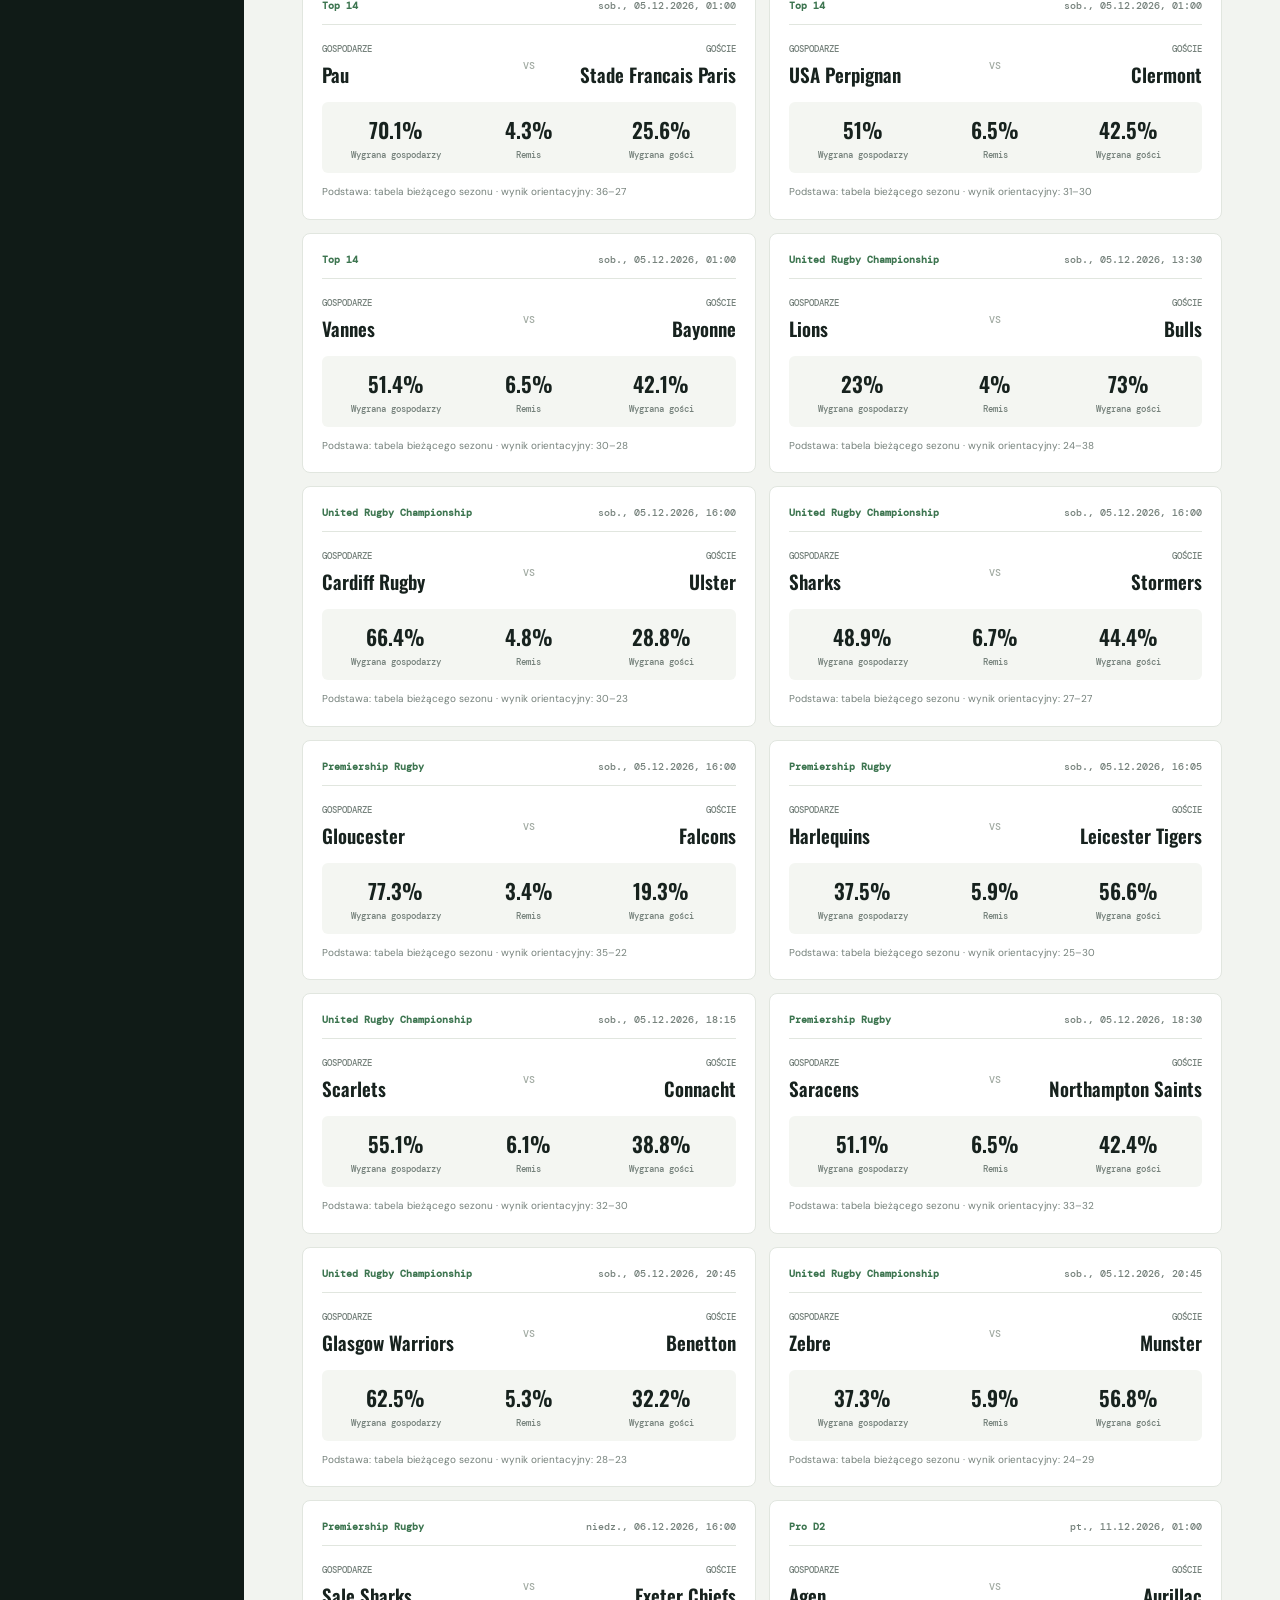
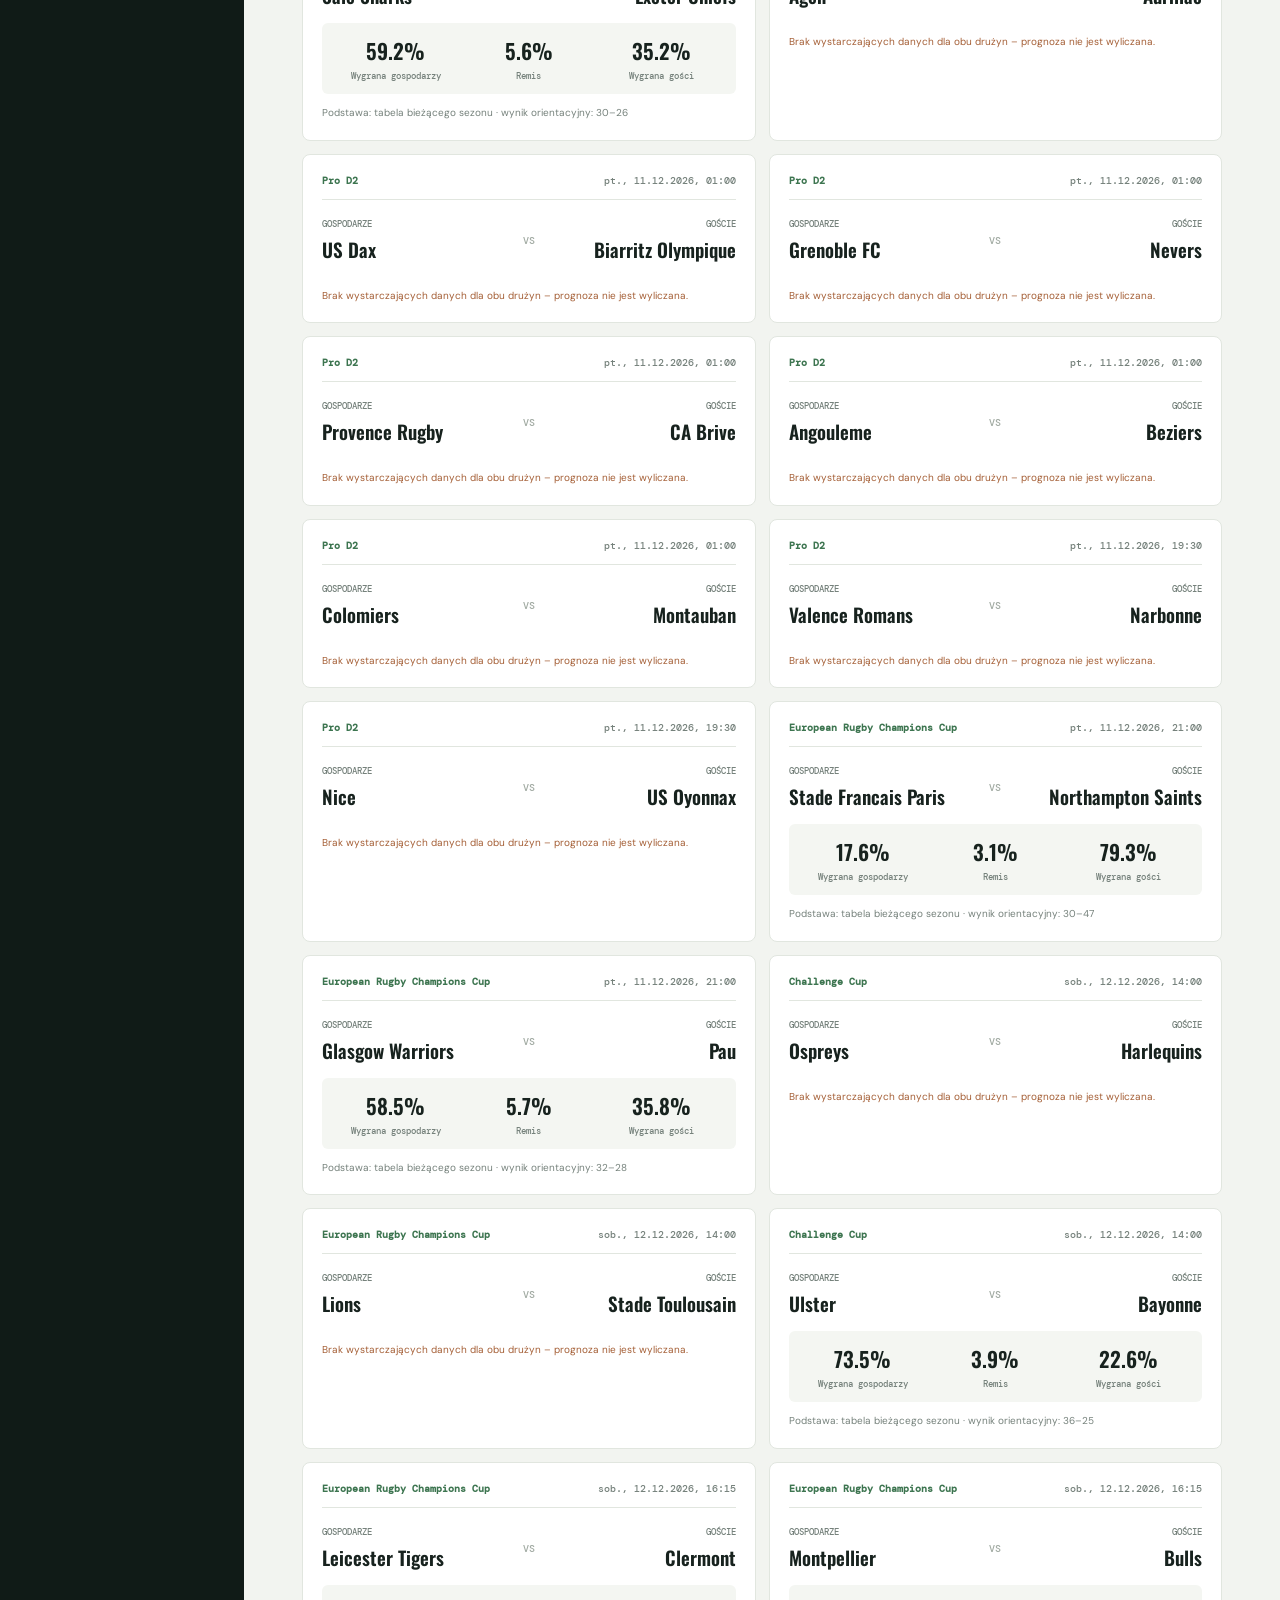
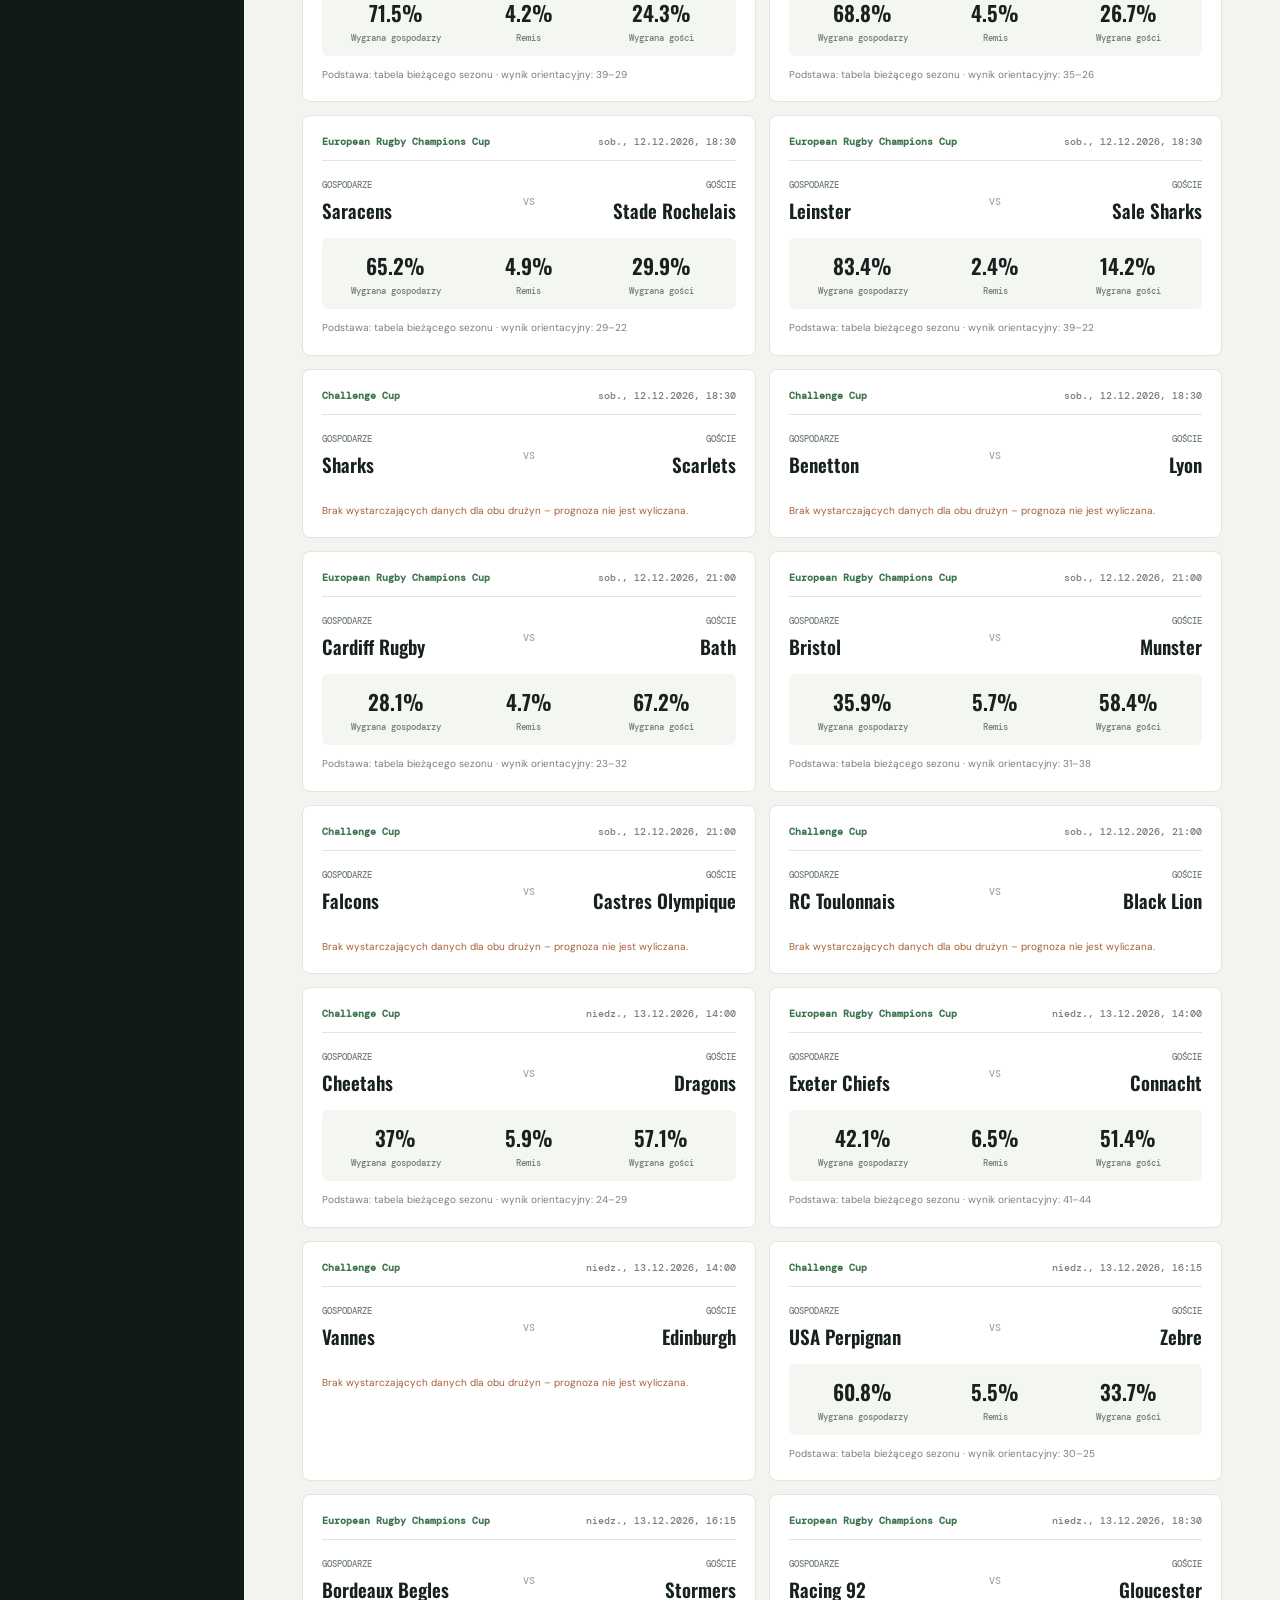
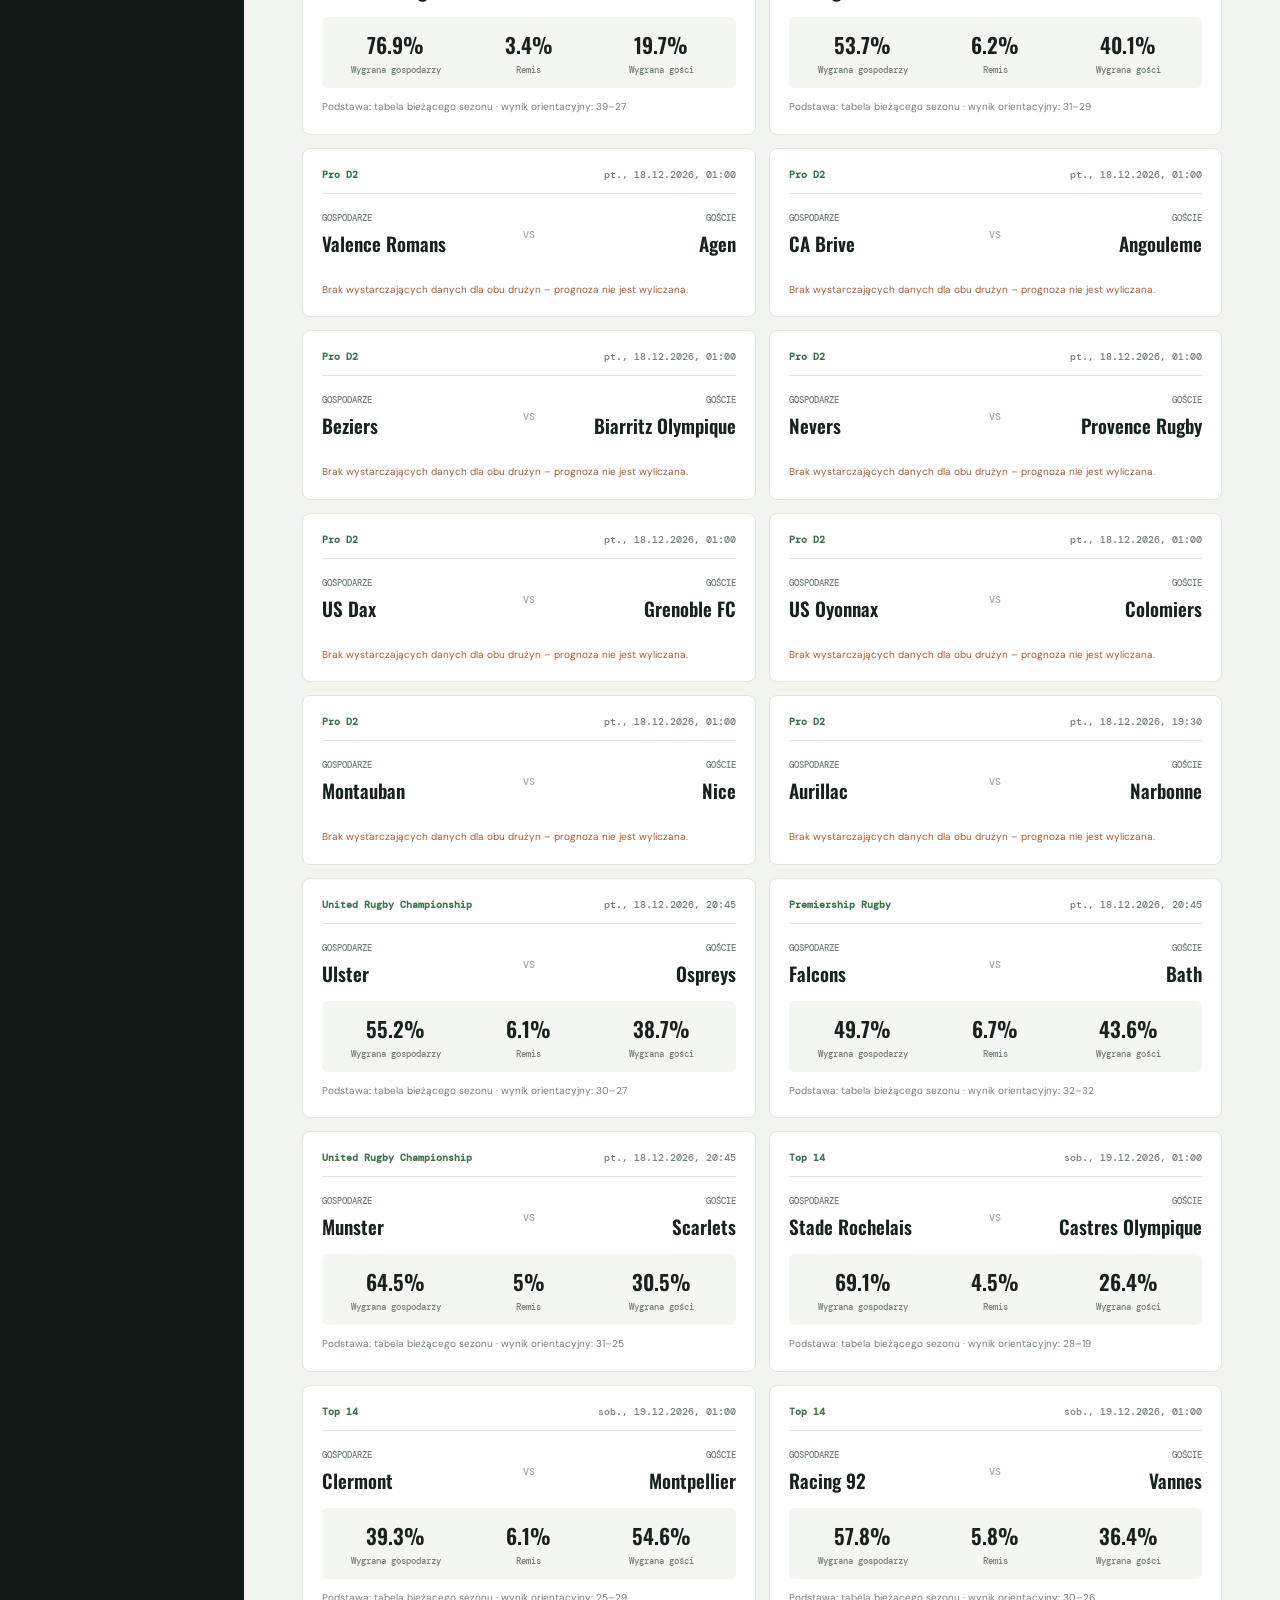
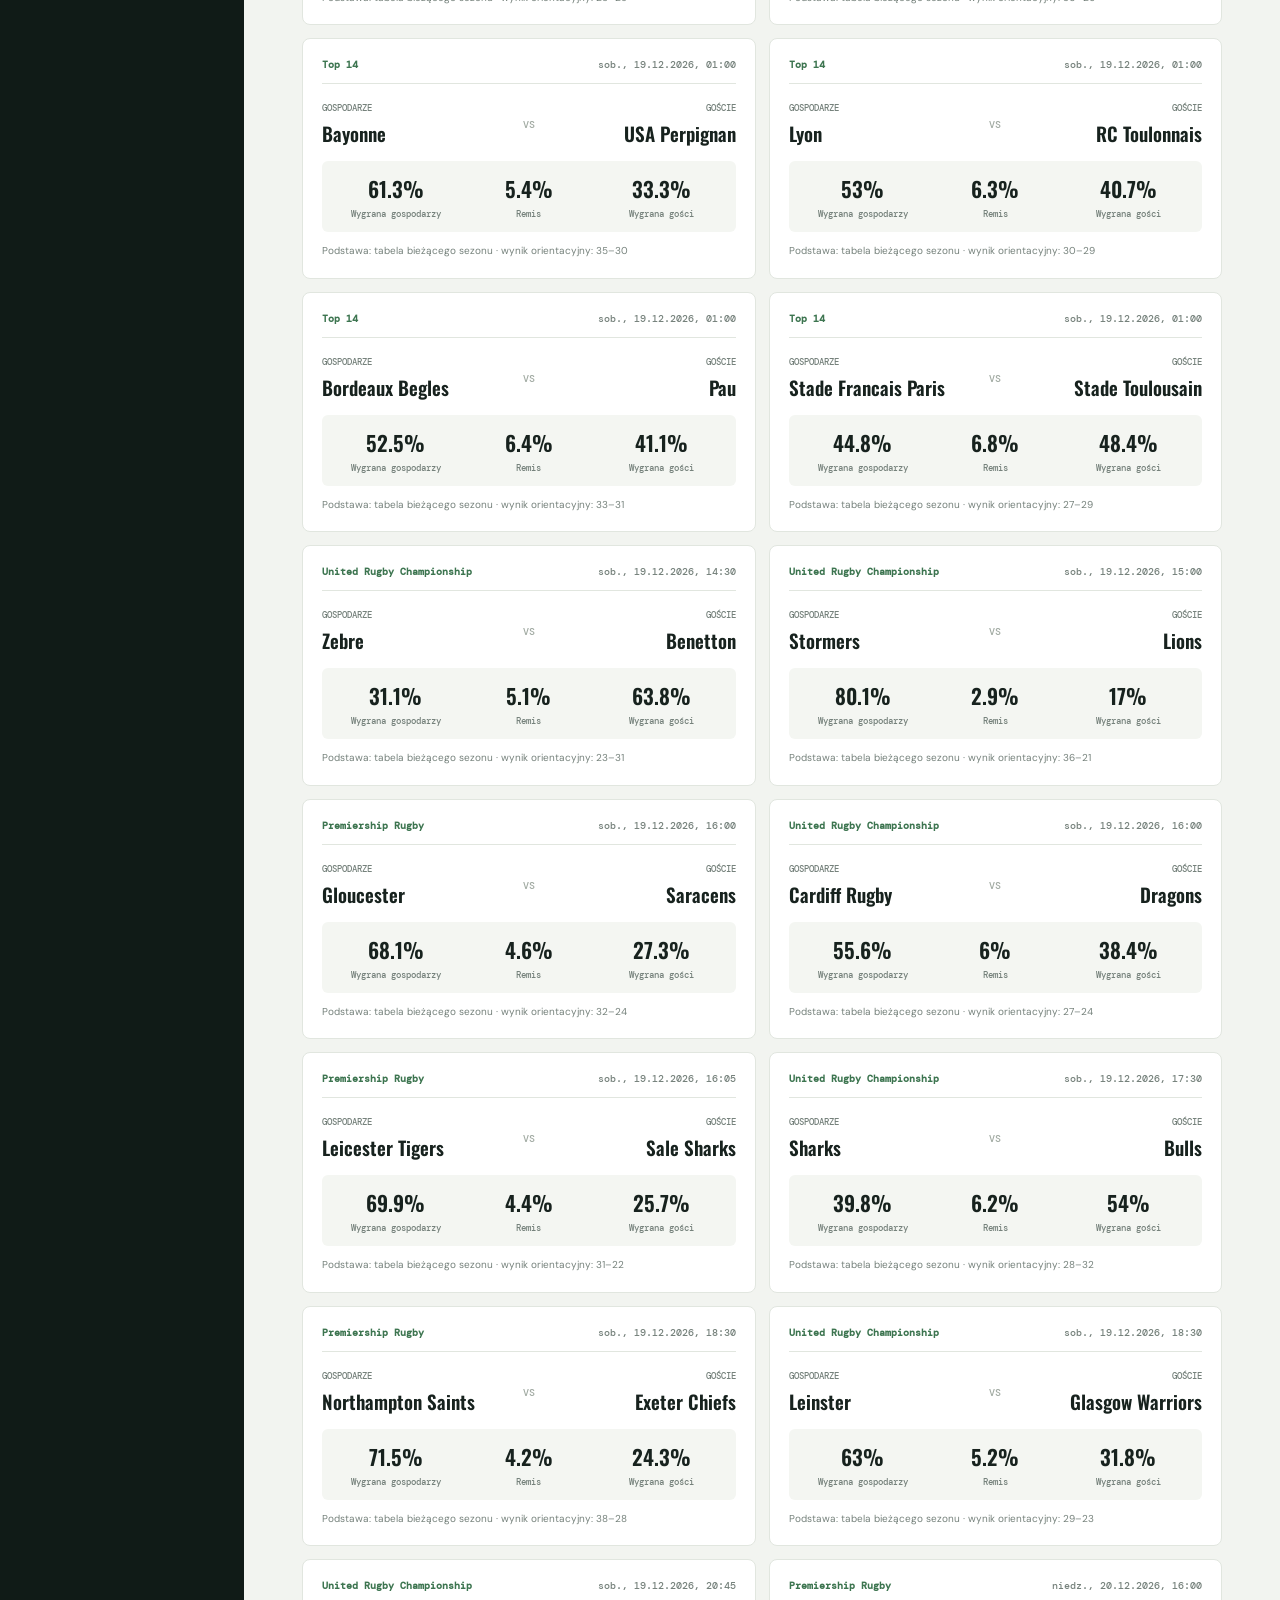
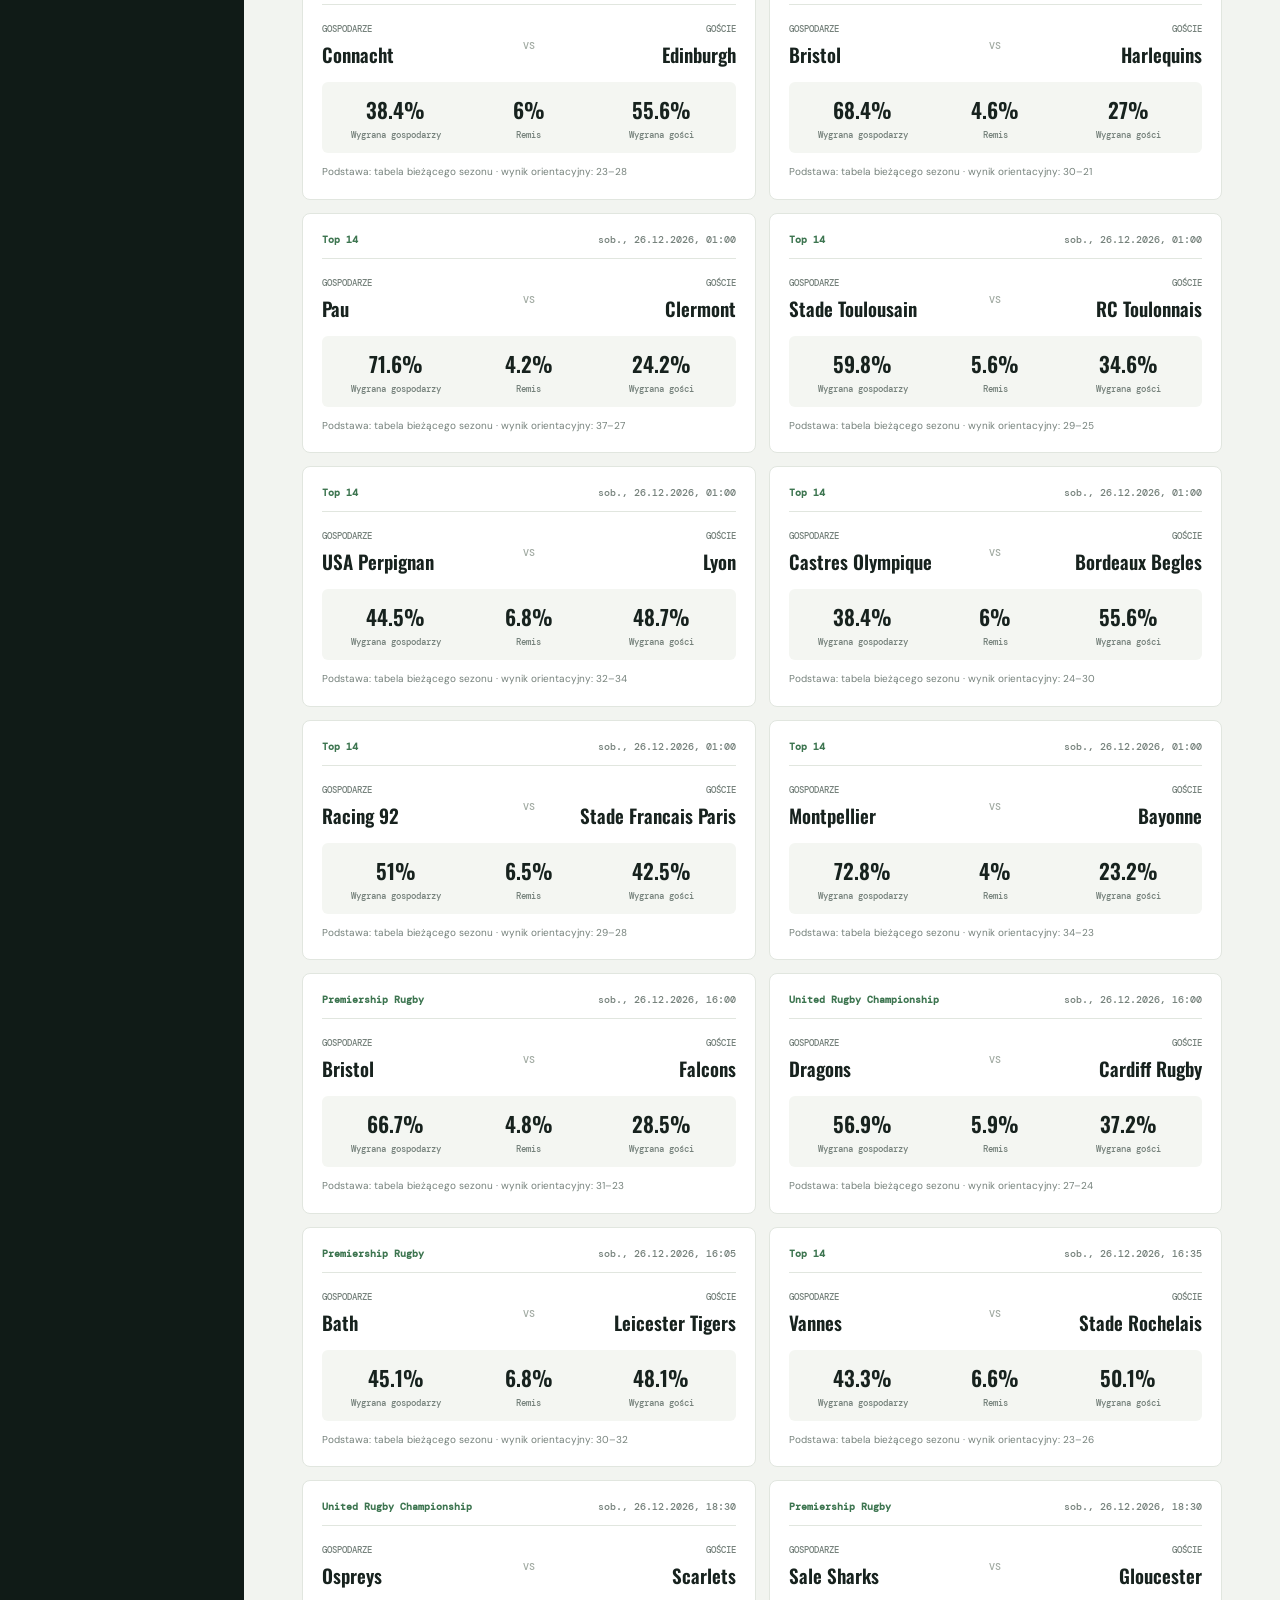
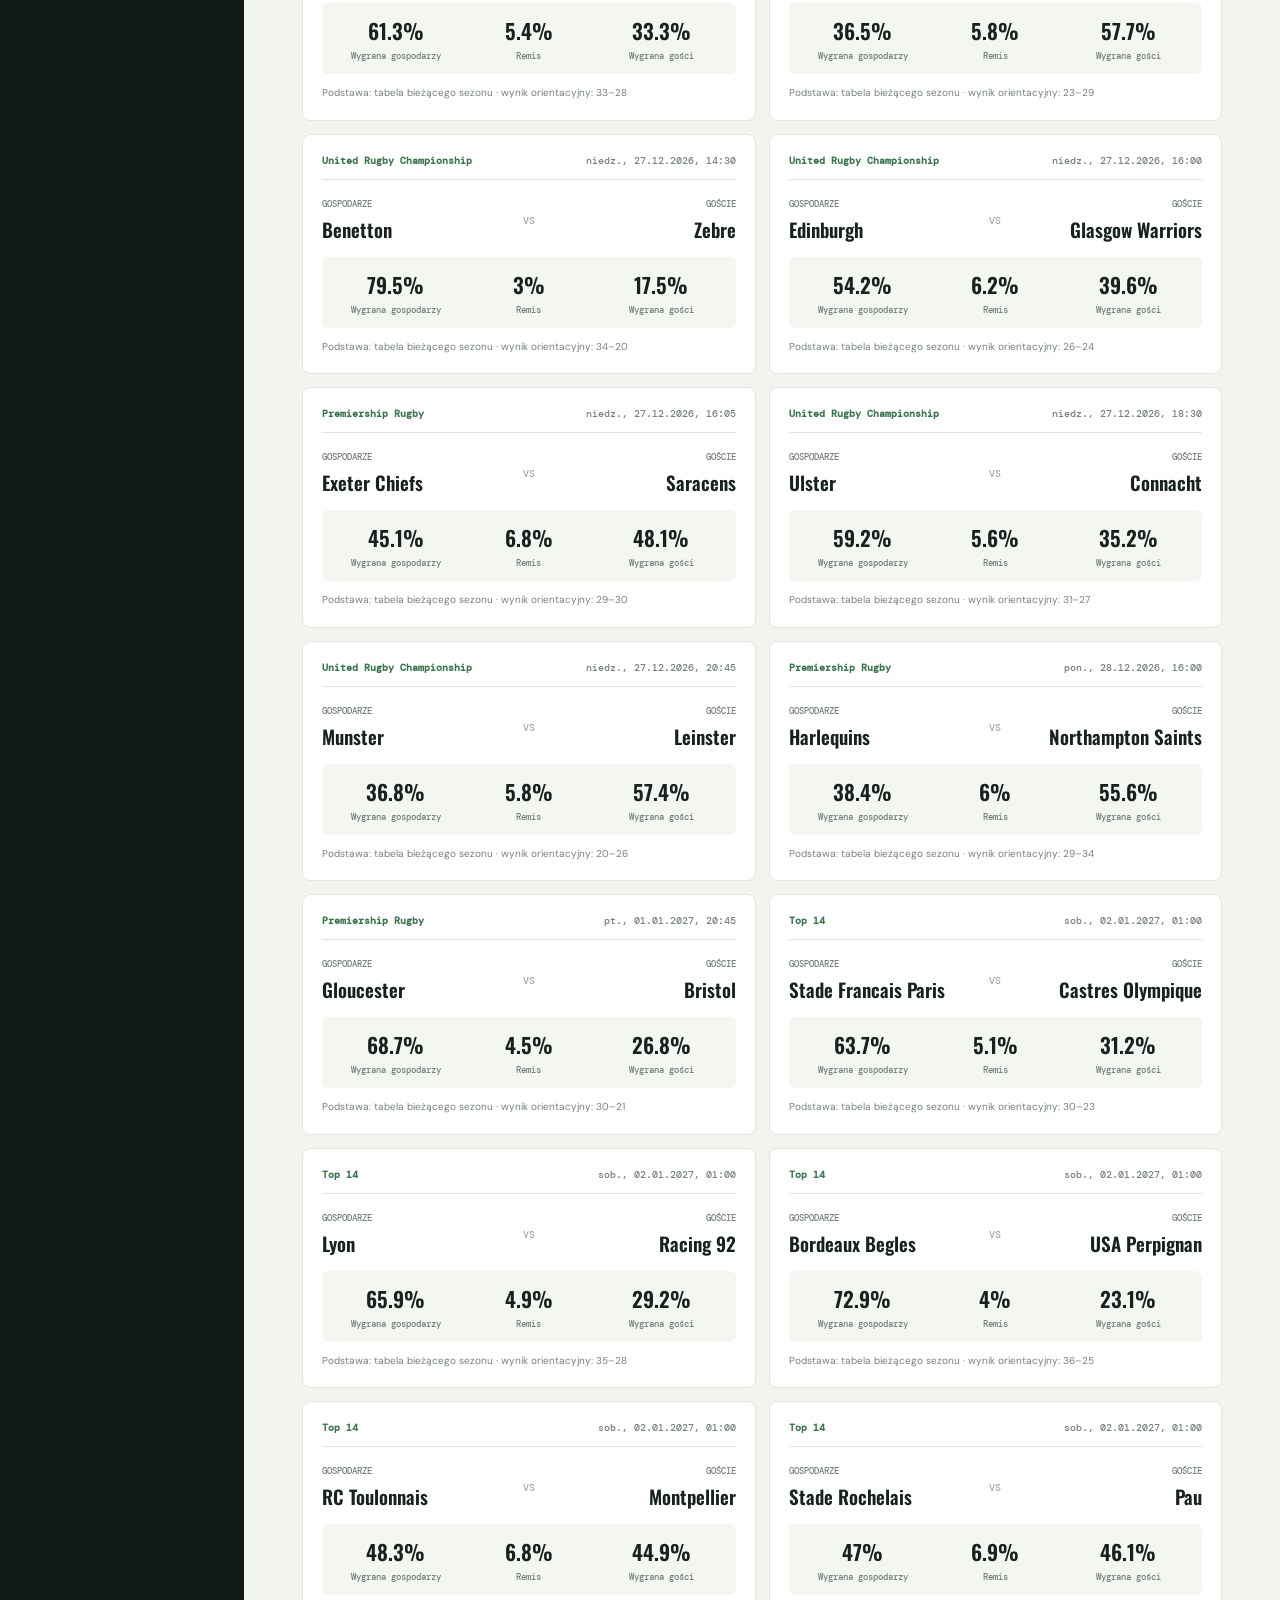
==== commit aef4e85f: "Clarify current model methodology and refresh frontend cache" ====
--- a/index.html
+++ b/index.html
@@ -1,15 +1,15 @@
 <!doctype html>
 <html lang="pl"><head><meta charset="utf-8"><meta name="viewport" content="width=device-width,initial-scale=1"><meta name="theme-color" content="#101b18"><title>Rugby Analytics</title><link rel="stylesheet" href="styles.css"></head>
 <body><div class="app-shell">
-<aside class="sidebar"><div class="brand"><div class="brand-mark">RA</div><div><b>RUGBY</b><span>ANALYTICS</span></div></div><nav id="nav"><button class="nav-item active" data-view="dashboard">◫ <span>Nadchodzące mecze</span></button><button class="nav-item" data-view="predictor">⌁ <span>Prognozator</span></button><button class="nav-item" data-view="teams">♜ <span>Reprezentacje</span></button><button class="nav-item" data-view="worldcup">🏆 <span>Rugby World Cup</span></button><button class="nav-item" data-view="methodology">∑ <span>Metodologia</span></button></nav><div class="sidebar-bottom"><span class="status-dot"></span> Źródło: rugbyAPI<br><small>Odświeżanie 2 razy dziennie</small></div></aside>
-<main class="main"><header class="topbar"><div><div class="eyebrow">RUGBY UNION · DANE MECZOWE</div><h1 id="page-title">Panel główny</h1></div><div class="top-actions"><span class="pill">DANE AUTOMATYCZNE</span><a href="https://github.com/marcingrien-prog/rugby-analytics" target="_blank" rel="noreferrer">GitHub ↗</a></div></header>
+<aside class="sidebar"><div class="brand"><div class="brand-mark">RA</div><div><b>RUGBY</b><span>ANALYTICS</span></div></div><nav id="nav"><button class="nav-item active" data-view="dashboard">◫ <span>Nadchodzące mecze</span></button><button class="nav-item" data-view="predictor">⌁ <span>Prognozator</span></button><button class="nav-item" data-view="teams">♜ <span>Drużyny</span></button><button class="nav-item" data-view="worldcup">🏆 <span>Rugby World Cup</span></button><button class="nav-item" data-view="methodology">∑ <span>Metodologia</span></button></nav><div class="sidebar-bottom"><span class="status-dot"></span> Źródło: rugbyAPI<br><small>Odświeżanie 2 razy dziennie</small></div></aside>
+<main class="main"><header class="topbar"><div><div class="eyebrow">RUGBY UNION · DANE MECZOWE</div><h1 id="page-title">Nadchodzące mecze</h1></div><div class="top-actions"><span class="pill">DANE AUTOMATYCZNE</span><a href="https://github.com/marcingrien-prog/rugby-analytics" target="_blank" rel="noreferrer">GitHub ↗</a></div></header>
 <section id="view-dashboard" class="view active"><div class="hero"><div><div class="eyebrow light">ANALITYKA · PROGNOZY · SYMULACJE</div><h2>Decyzje oparte<br>na <em>danych.</em></h2><p>Automatyczny terminarz dostępnych rozgrywek, analiza siły drużyn i wstępne prognozy na podstawie aktualnych tabel oraz rankingów.</p><button class="primary" data-go="predictor">Otwórz prognozator <span>→</span></button></div><div class="hero-ball">🏉</div></div>
 <div class="section-heading"><div><div class="eyebrow">TERMINARZ I ANALIZY</div><h2>Nadchodzące spotkania</h2></div><button class="primary" id="refresh-fixtures">Odśwież widok ↻</button></div><div class="filter-row"><label for="competition-filter">Rozgrywki</label><select id="competition-filter"><option value="all">Wszystkie dostępne</option></select></div><div id="fixtures-status" class="notice"><b>Ładowanie danych…</b><p>Łączę się z opublikowanym terminarzem.</p></div><div id="fixtures-list" class="fixtures-list"></div><div class="section-heading"><div><div class="eyebrow">TWOJE CENTRUM DANYCH</div><h2>Przegląd systemu</h2></div><span class="muted">Źródło: rugbyAPI</span></div>
 <div class="metrics"><article class="metric"><span>Mecze w terminarzu</span><b id="metric-fixtures">—</b><small>Najbliższe 60 dni</small></article><article class="metric"><span>Mecze z prognozą</span><b id="metric-predictions">—</b><small>Na podstawie dostępnych danych</small></article><article class="metric"><span>Rozgrywki</span><b id="metric-competitions">—</b><small>Wykryte w źródle API</small></article><article class="metric"><span>Tabele sezonowe</span><b id="metric-standings">—</b><small>Pobrane bezpośrednio z API</small></article></div>
-<div class="section-heading"><div><div class="eyebrow">SZYBKI START</div><h2>Co chcesz przeanalizować?</h2></div></div><div class="quick-grid"><button class="quick-card" data-go="predictor"><b>01 / Prognoza meczu</b><span>Oblicz szanse, przewidywany wynik i przedział punktowy.</span><strong>Przejdź do analizy →</strong></button><button class="quick-card" data-go="teams"><b>02 / Siła reprezentacji</b><span>Porównaj ranking Elo i parametry drużyn.</span><strong>Zobacz reprezentacje →</strong></button><button class="quick-card" data-go="worldcup"><b>03 / Mistrzostwa świata</b><span>Przygotuj symulację turnieju i szans awansu.</span><strong>Otwórz moduł RWC →</strong></button></div>
+<div class="section-heading"><div><div class="eyebrow">SZYBKI START</div><h2>Co chcesz przeanalizować?</h2></div></div><div class="quick-grid"><button class="quick-card" data-go="predictor"><b>01 / Prognoza meczu</b><span>Sprawdź prawdopodobieństwa dla spotkań z dostępnymi danymi.</span><strong>Przejdź do analizy →</strong></button><button class="quick-card" data-go="teams"><b>02 / Baza drużyn</b><span>Sprawdź zespoły występujące w pobranym terminarzu.</span><strong>Zobacz reprezentacje →</strong></button><button class="quick-card" data-go="worldcup"><b>03 / Mistrzostwa świata</b><span>Przygotuj symulację turnieju i szans awansu.</span><strong>Otwórz moduł RWC →</strong></button></div>
 <div class="notice"><b>Ograniczenia prognoz</b><p>Prognozy są wstępne i zależą od pokrycia danych dla konkretnych rozgrywek. Jeśli brakuje aktualnej tabeli lub rankingu dla obu drużyn, aplikacja nie pokazuje sztucznych prawdopodobieństw. To nie są zweryfikowane typy bukmacherskie.</p></div></section>
 <section id="view-predictor" class="view"><div class="section-heading"><div><div class="eyebrow">MODEL PROGNOSTYCZNY</div><h2>Analiza pojedynku</h2></div><span class="muted">Prognozy z danych bieżącego sezonu</span></div><div class="predict-layout"><div class="panel form-panel"><h3>Konfiguracja meczu</h3><label for="home">Drużyna A</label><select id="home"></select><label for="away">Drużyna B</label><select id="away"></select><label for="venue">Miejsce rozgrywania</label><select id="venue"><option value="home">Drużyna A – własne boisko</option><option value="neutral">Boisko neutralne</option><option value="away">Drużyna B – własne boisko</option></select><label for="n-sims">Liczba symulacji</label><select id="n-sims"><option value="5000">5 000</option><option value="20000" selected>20 000</option><option value="50000">50 000</option></select><button id="run-prediction" class="primary full">Oblicz prognozę →</button><p class="fine">Wybierz drużyny z aktualnego terminarza. Prognoza pojawi się tylko wtedy, gdy dostępne są dane dla obu zespołów i tego meczu.</p></div><div class="panel result-panel" id="prediction-result"><div class="empty-state"><div>🏉</div><h3>Wybierz drużyny</h3><p>Wybierz dwie drużyny z terminarza i uruchom analizę dostępnego spotkania.</p></div></div></div></section>
 <section id="view-teams" class="view"><div class="section-heading"><div><div class="eyebrow">BAZA DRUŻYN</div><h2>Drużyny w terminarzu</h2></div><span class="muted">Dane rzeczywiste z aktualnego terminarza</span></div><div class="panel table-wrap"><table><thead><tr><th>Drużyna</th><th>Mecze w terminarzu</th><th>Rozgrywki</th><th>Status prognoz</th></tr></thead><tbody id="teams-table"></tbody></table><p class="fine">Lista obejmuje drużyny występujące w pobranym terminarzu. Nie jest to pełna globalna baza wszystkich reprezentacji i klubów.</p></div></section>
 <section id="view-worldcup" class="view"><div class="section-heading"><div><div class="eyebrow">RUGBY WORLD CUP</div><h2>Centrum turniejowe</h2></div><span class="muted">Moduł w budowie</span></div><div class="panel wc-panel"><div class="wc-icon">🏆</div><div><h3>Symulator mistrzostw świata</h3><p>Docelowo: konfiguracja grup, terminarz, tabele, punkty bonusowe, tie-breakery, faza pucharowa i wielokrotne symulacje całego turnieju.</p><span class="pill">ETAP 2</span></div></div><div class="notice"><b>Reguły turniejowe</b><p>Moduł będzie uwzględniał oficjalny system punktacji i kryteria rozstrzygania remisów konkretnej edycji RWC. Nie zakładamy, że format każdej edycji jest identyczny.</p></div></section>
-<section id="view-methodology" class="view"><div class="section-heading"><div><div class="eyebrow">TRANSPARENTNOŚĆ MODELU</div><h2>Metodologia</h2></div></div><div class="method-grid"><article class="panel"><span class="method-number">01</span><h3>Rating Elo</h3><p>Dynamiczna ocena siły reprezentacji aktualizowana po każdym meczu. Uwzględnia siłę rywala i przewagę własnego boiska.</p></article><article class="panel"><span class="method-number">02</span><h3>Model punktowy</h3><p>Oddzielne procesy punktowania: przyłożenia, podwyższenia, rzuty karne i drop-goale. Wersja bazowa używa uproszczonej dystrybucji Poissona.</p></article><article class="panel"><span class="method-number">03</span><h3>Monte Carlo</h3><p>Wielokrotne losowanie przebiegu meczu pozwala oszacować prawdopodobieństwo zwycięstwa, remisu i rozkład wyników.</p></article><article class="panel"><span class="method-number">04</span><h3>Walidacja</h3><p>Backtesting chronologiczny, Brier Score, log loss, kalibracja prawdopodobieństw i porównanie z rynkiem kursowym.</p></article></div><div class="notice"><b>Ważne ograniczenie</b><p>Model nie został jeszcze wytrenowany na historycznych danych meczowych. Nie należy traktować jego wyników jako zweryfikowanych prognoz. Kolejnym krokiem jest import i walidacja danych historycznych.</p></div></section>
-<footer>RUGBY ANALYTICS <span>Analiza danych rugby union · wersja 0.4.0</span></footer></main></div><script src="./app.js?v=20261119-3" defer></script></body></html>+<section id="view-methodology" class="view"><div class="section-heading"><div><div class="eyebrow">TRANSPARENTNOŚĆ MODELU</div><h2>Metodologia</h2></div></div><div class="method-grid"><article class="panel"><span class="method-number">01</span><h3>Tabele ligowe</h3><p>Dla rozgrywek klubowych model korzysta z bieżących statystyk sezonu: rozegranych spotkań, zdobytych i straconych punktów oraz różnicy punktów i dorobku tabelowego.</p></article><article class="panel"><span class="method-number">02</span><h3>Rankingi reprezentacji</h3><p>Dla meczów międzynarodowych wykorzystywane są oceny dostępne w rugbyAPI, jeśli źródło dostarczy ranking obu drużyn i oznaczy rozgrywki jako międzynarodowe.</p></article><article class="panel"><span class="method-number">03</span><h3>Prawdopodobieństwa</h3><p>Wersja bazowa przelicza różnicę siły na wstępne prawdopodobieństwa zwycięstwa gospodarzy, remisu i zwycięstwa gości. Wynik punktowy jest orientacyjny.</p></article><article class="panel"><span class="method-number">04</span><h3>Walidacja</h3><p>Model nie przeszedł jeszcze backtestingu na pełnym archiwum meczów. Przed wykorzystaniem do typowania potrzebna jest walidacja historyczna, kalibracja i porównanie z kursem rynkowym.</p></article></div><div class="notice"><b>Ważne ograniczenie</b><p>Model nie został jeszcze wytrenowany na historycznych danych meczowych. Nie należy traktować jego wyników jako zweryfikowanych prognoz. Kolejnym krokiem jest import i walidacja danych historycznych.</p></div></section>
+<footer>RUGBY ANALYTICS <span>Analiza danych rugby union · wersja 0.4.0</span></footer></main></div><script src="./app.js?v=20261119-4" defer></script></body></html>
--- a/styles.css
+++ b/styles.css
@@ -17,3 +17,5 @@
 .fixture-basis{font-size:10px;color:#75817b;line-height:1.55;margin:11px 0 0}
 .fixture-basis.no-prediction{color:#a45e35}
 @media(max-width:850px){.fixtures-list{grid-template-columns:1fr}}
+
+.filter-row{display:flex;align-items:center;gap:10px;margin:12px 0}.filter-row label{font-size:11px;font-weight:700}.filter-row select{min-width:220px;padding:10px;border:1px solid var(--line);border-radius:5px;background:#fff;color:var(--ink);font:12px 'DM Sans'}@media(max-width:650px){.filter-row{align-items:stretch;flex-direction:column}.filter-row select{width:100%}}
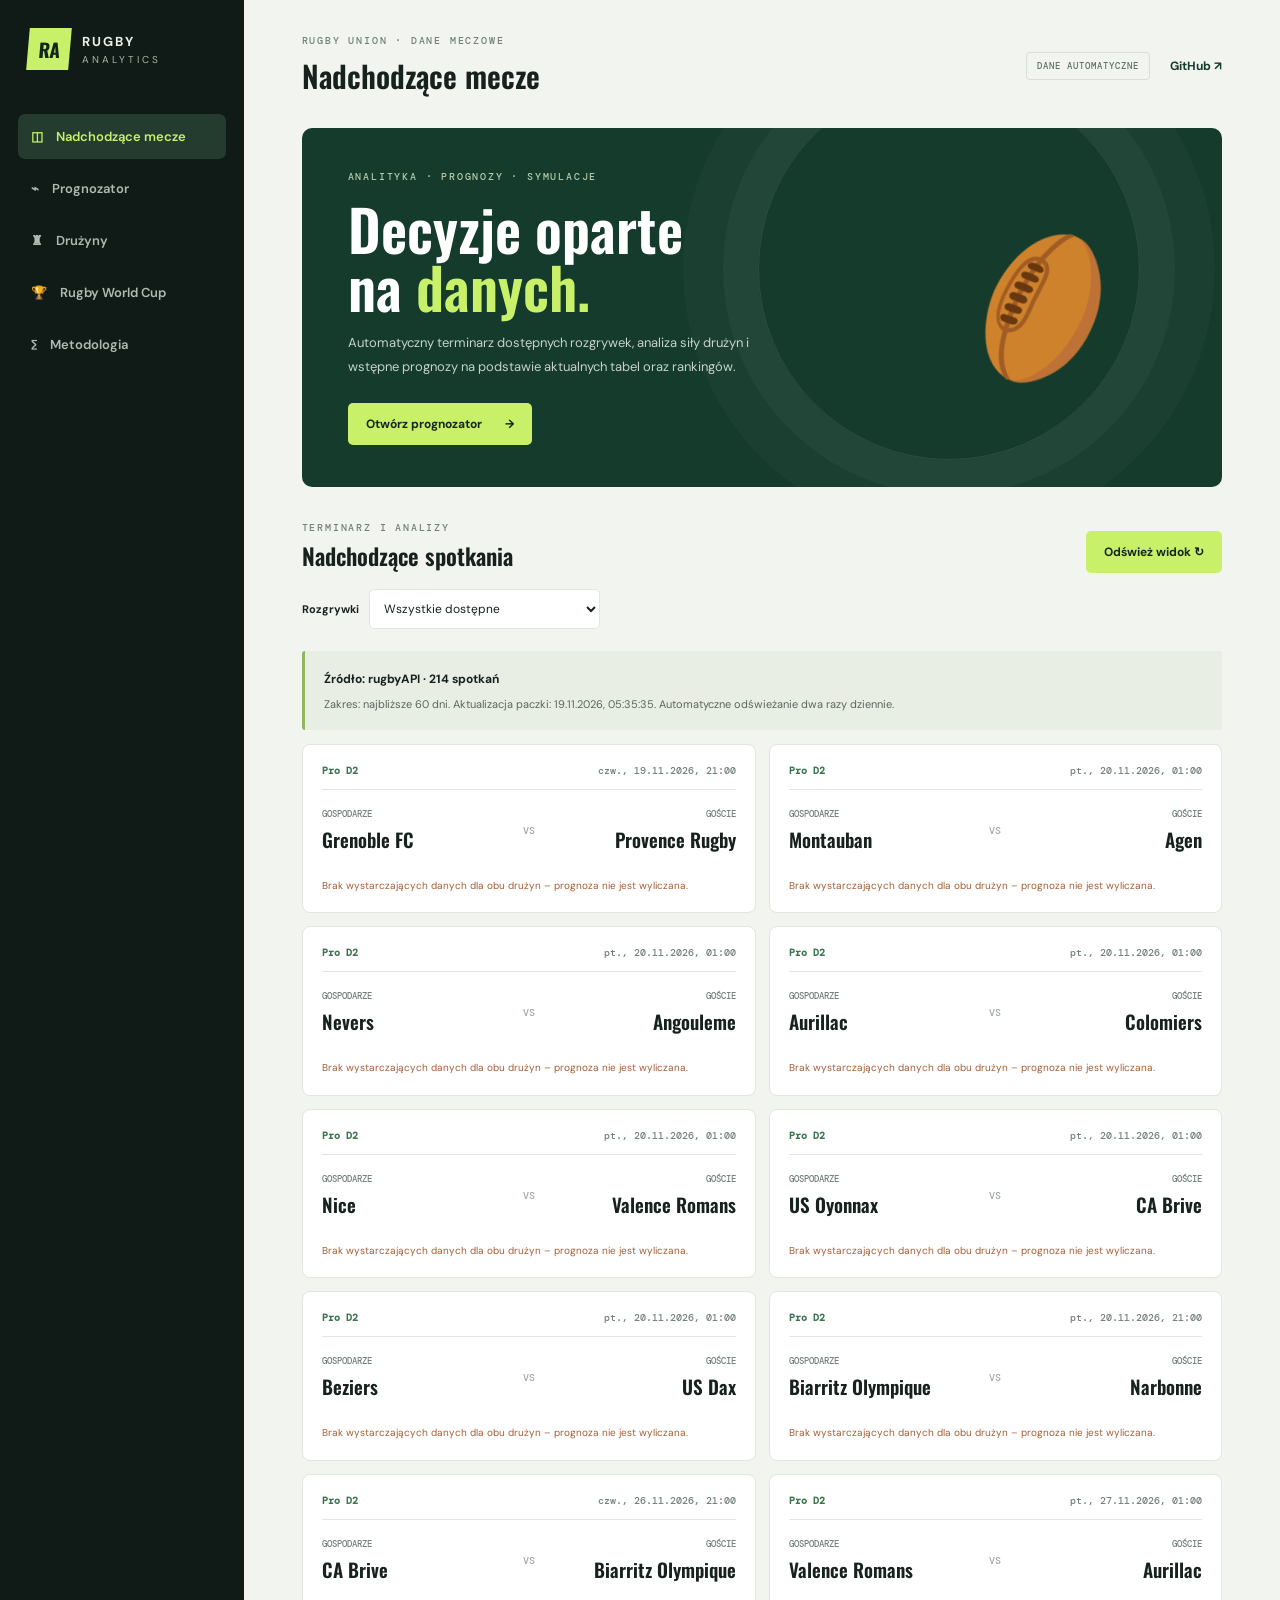
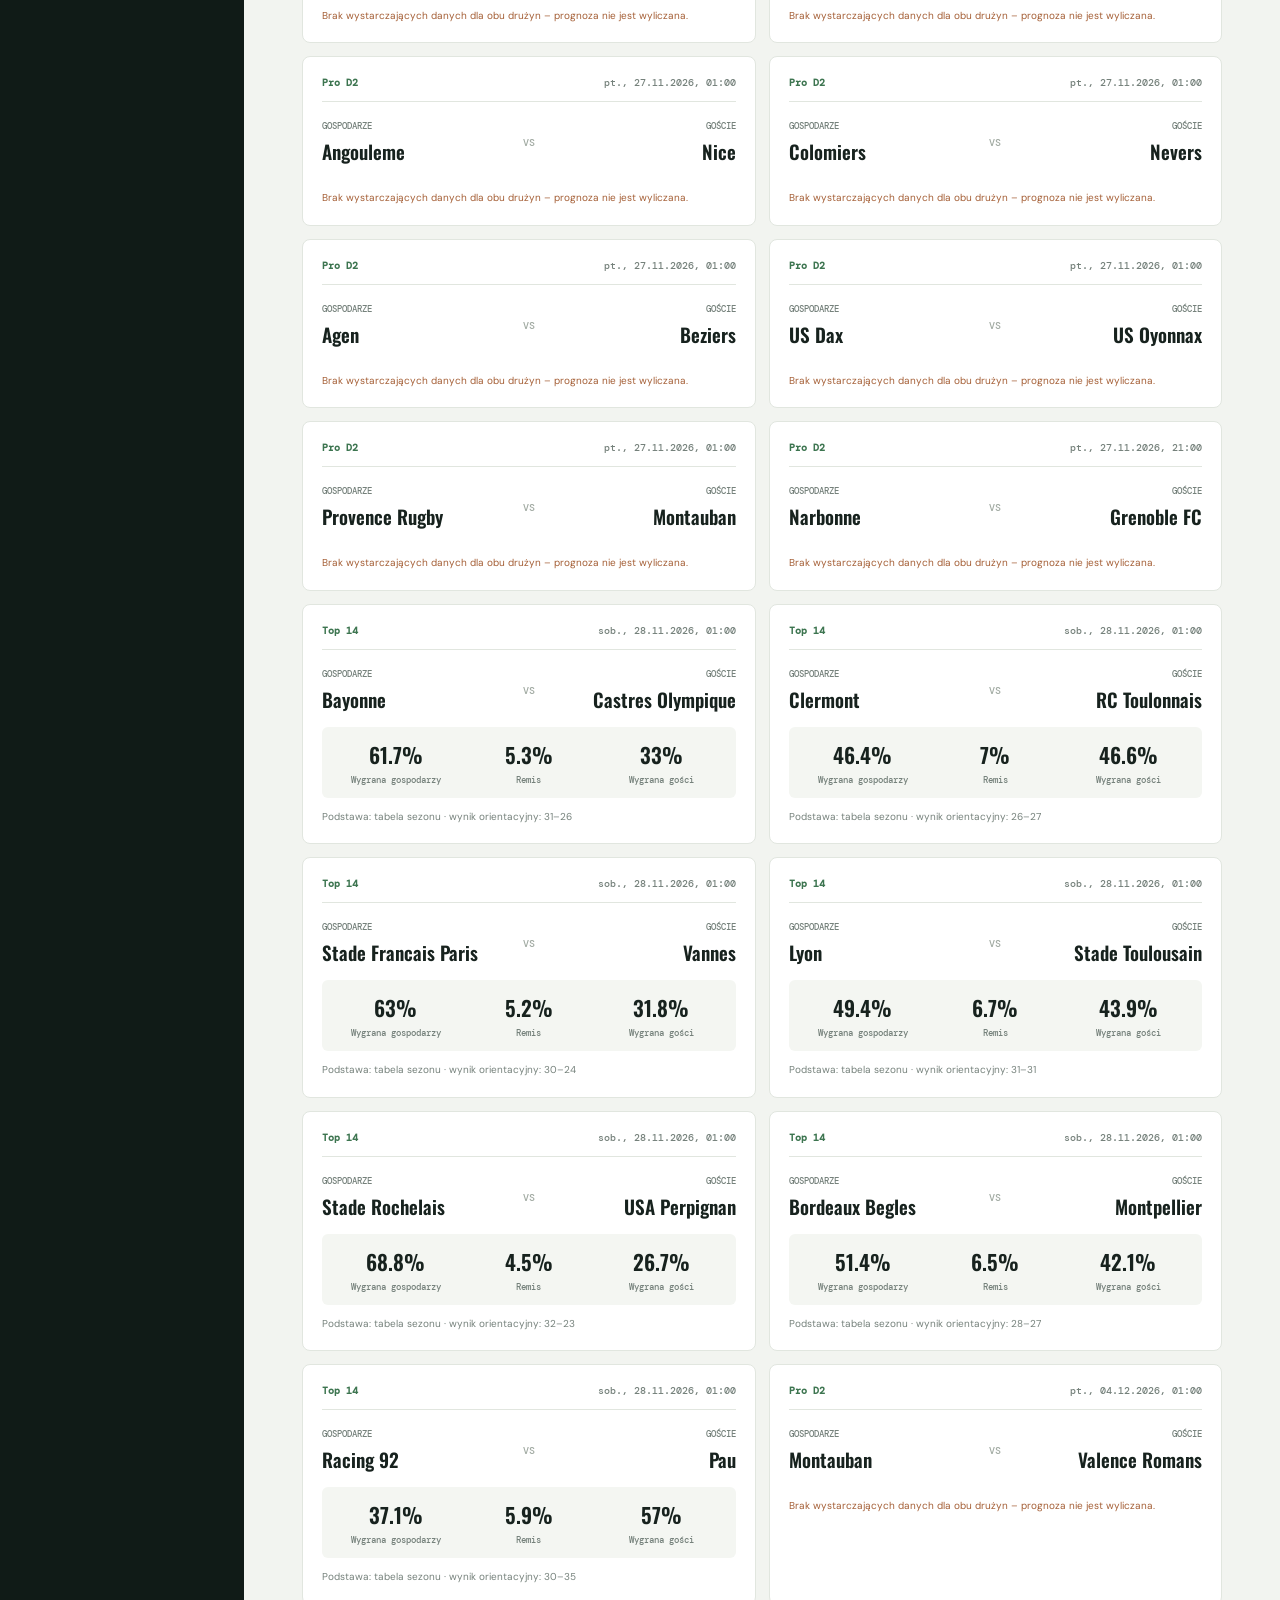
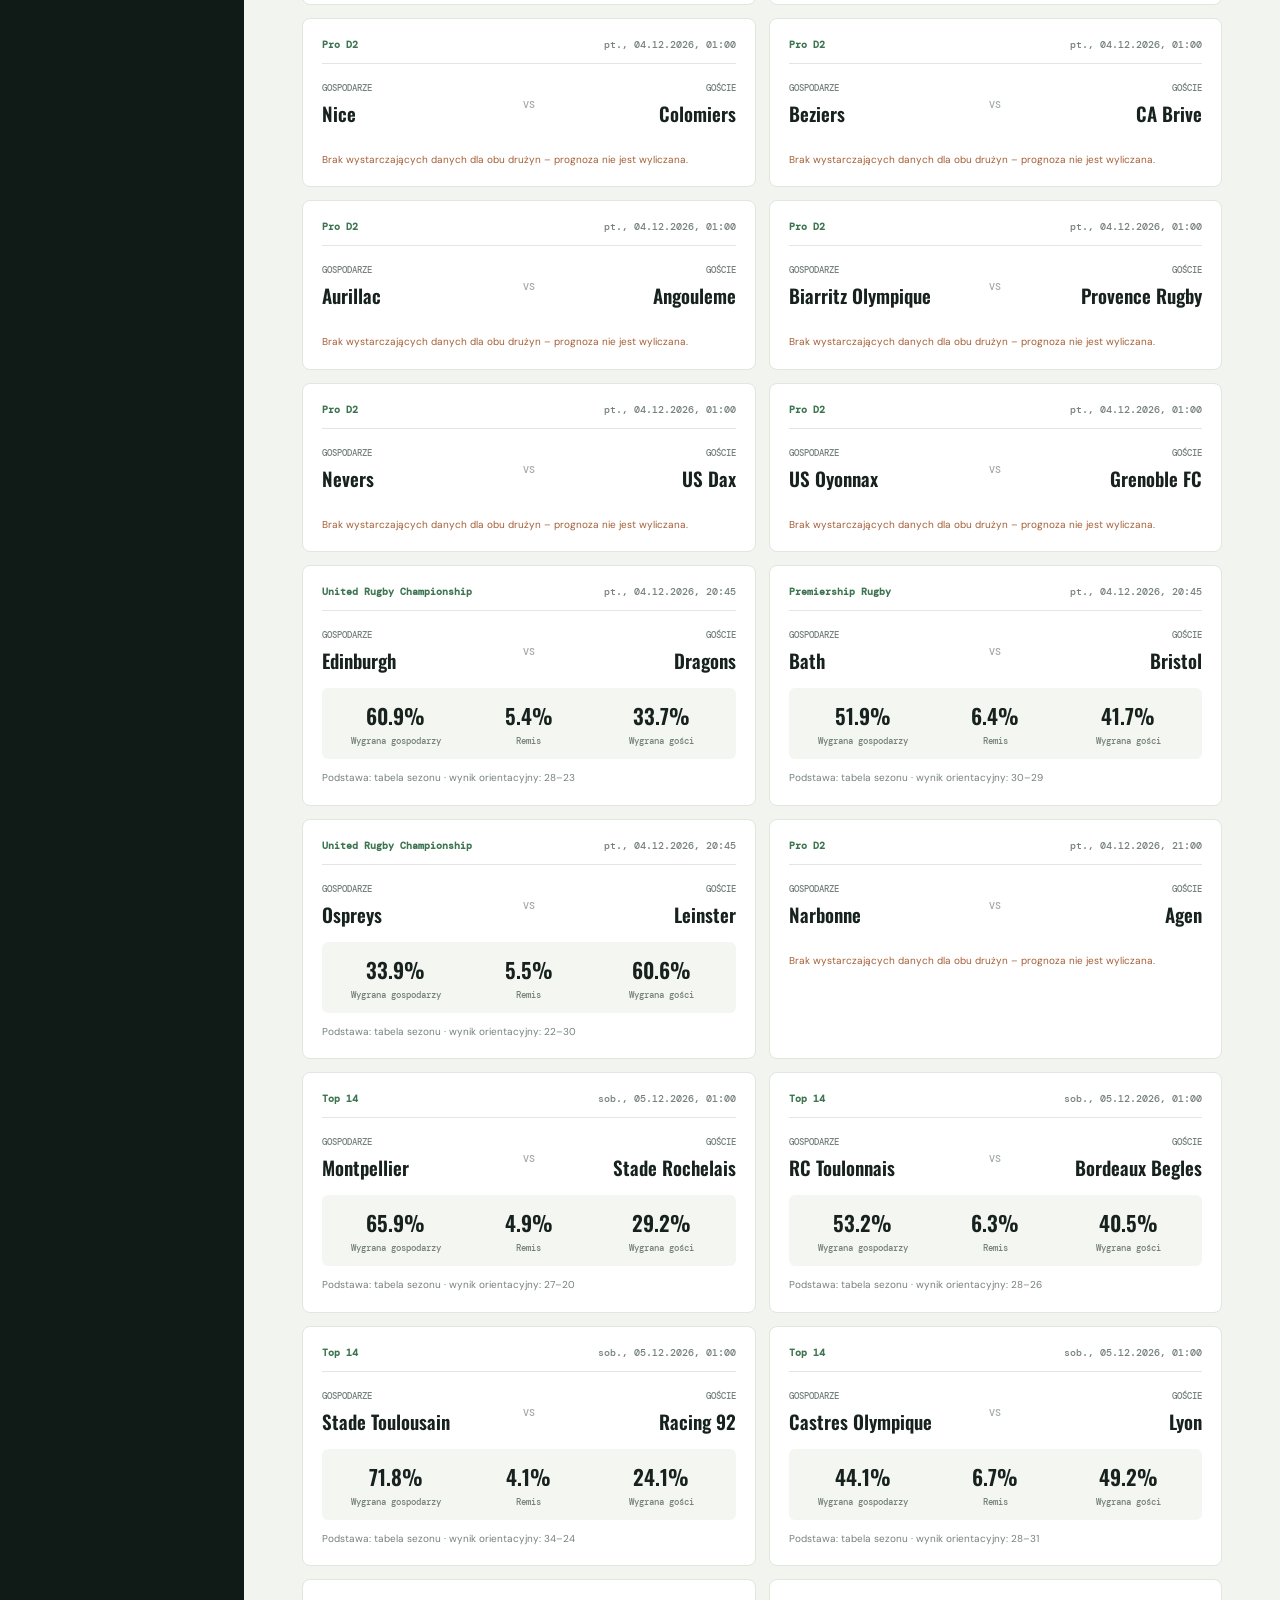
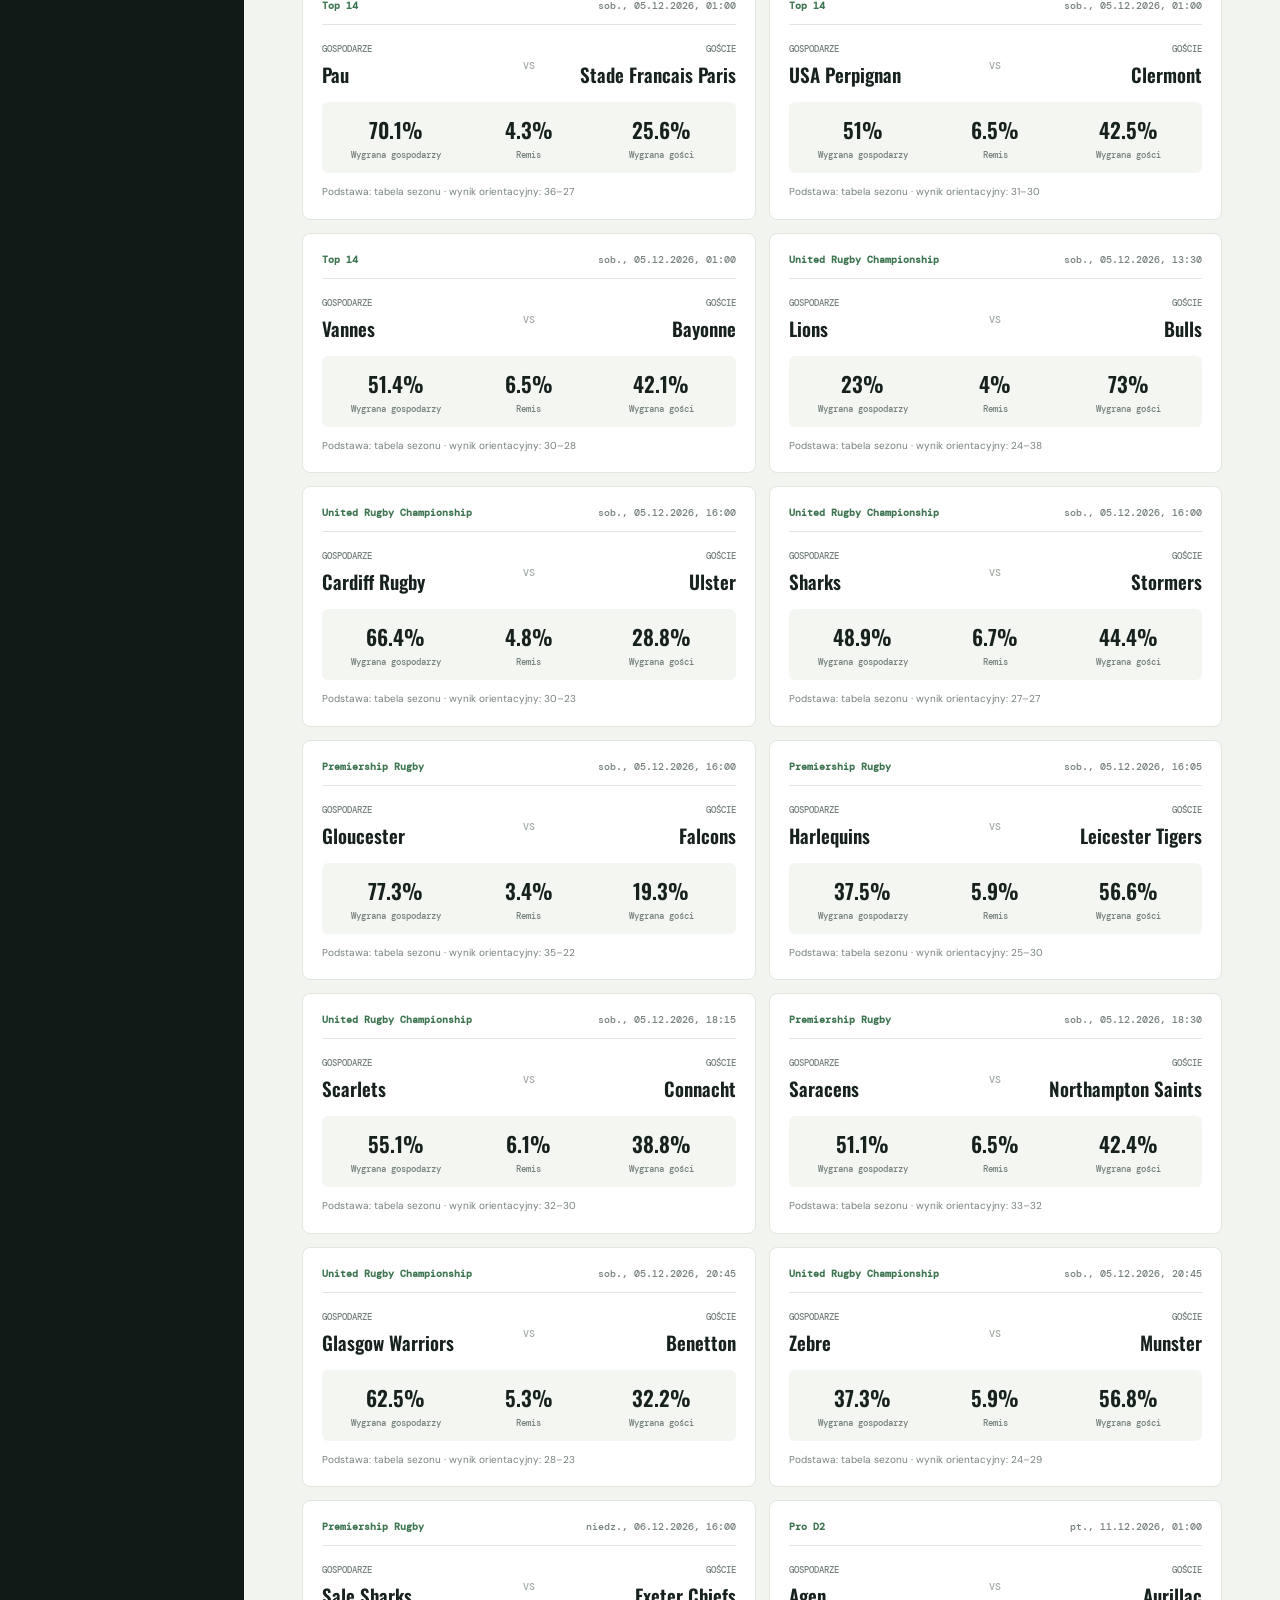
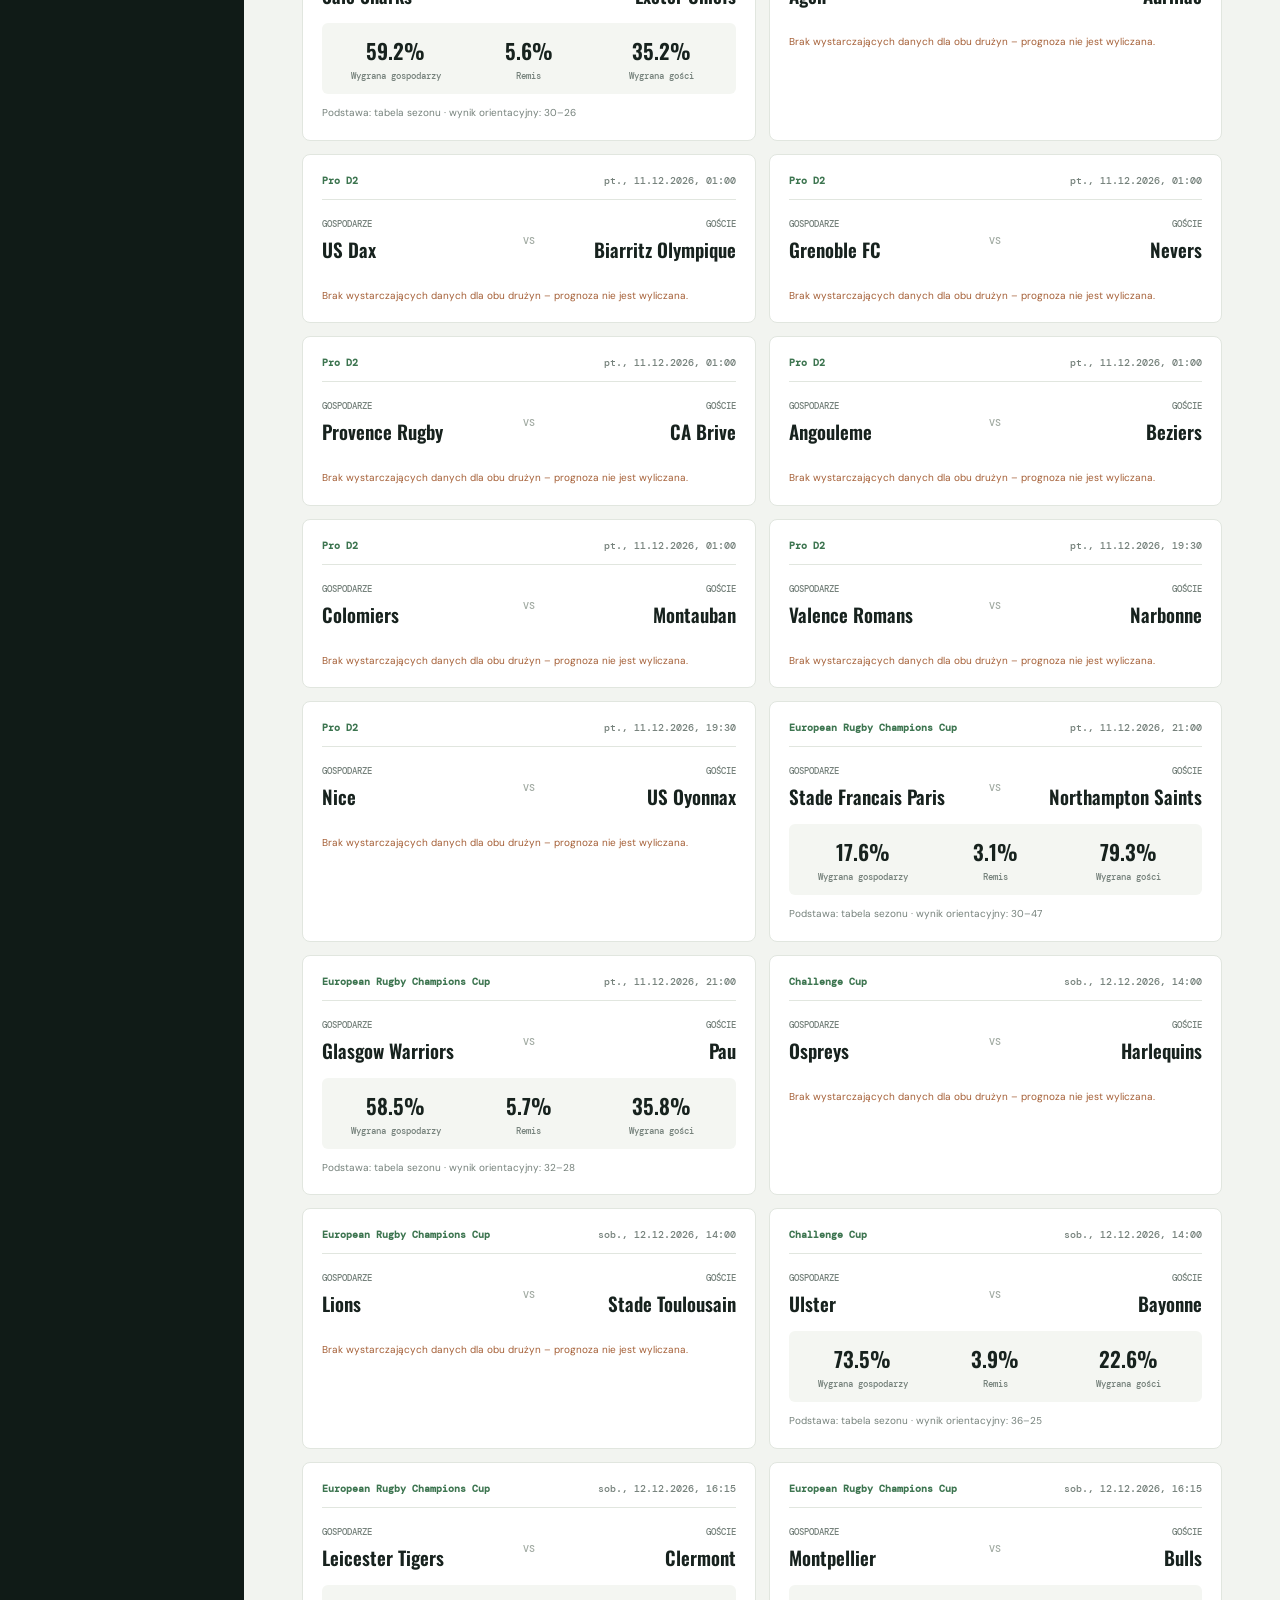
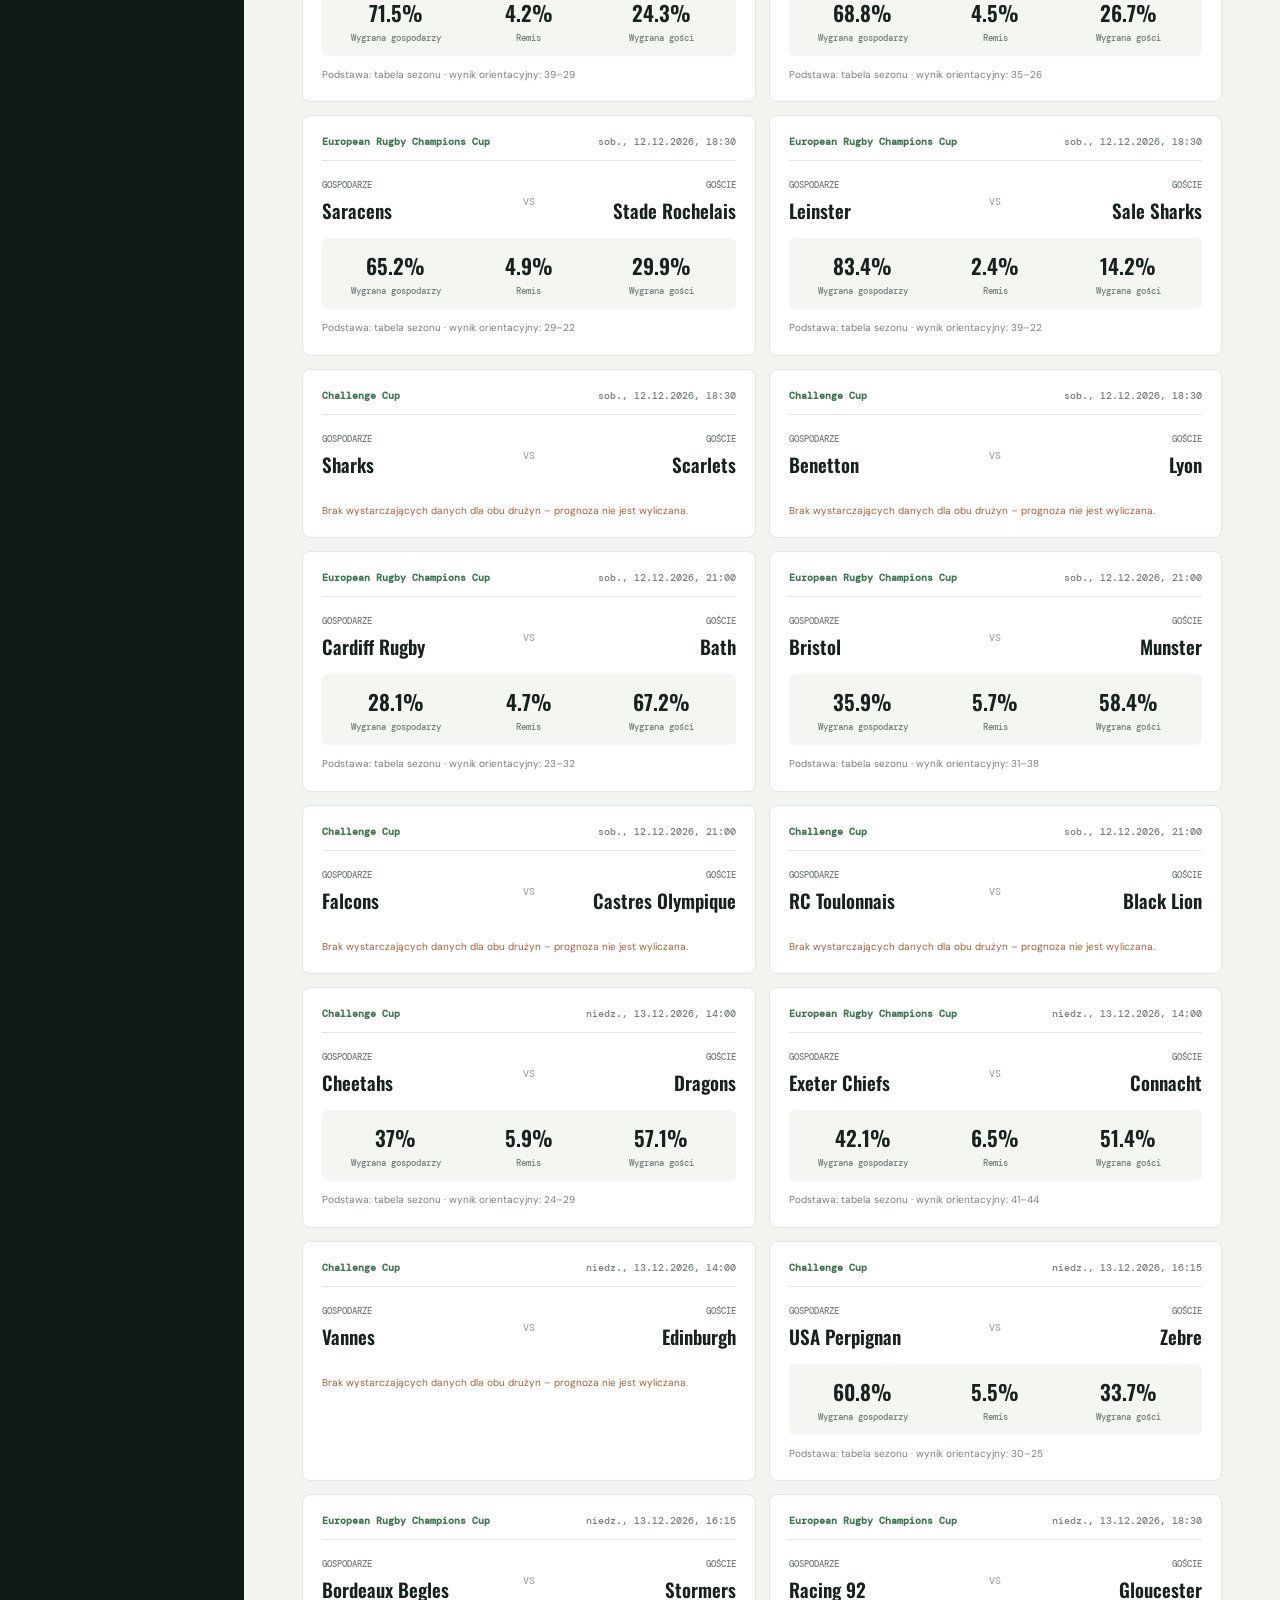
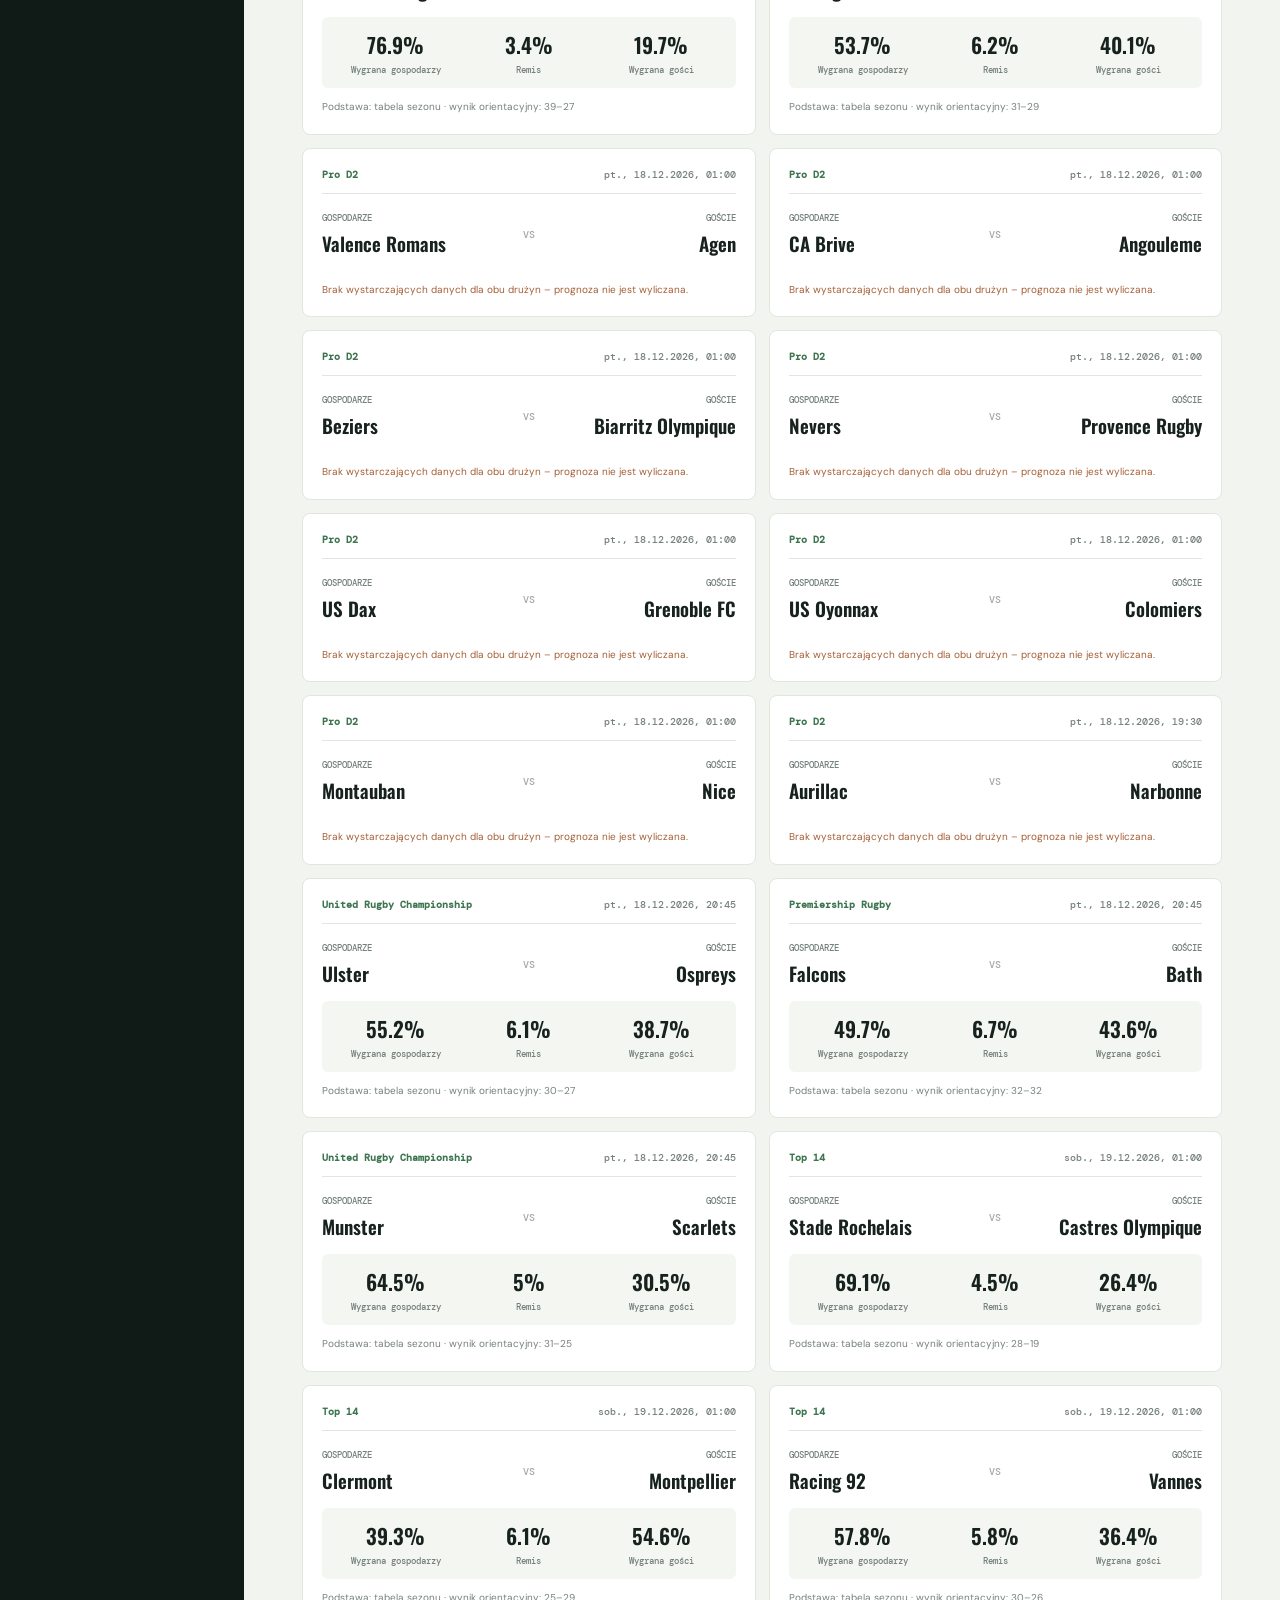
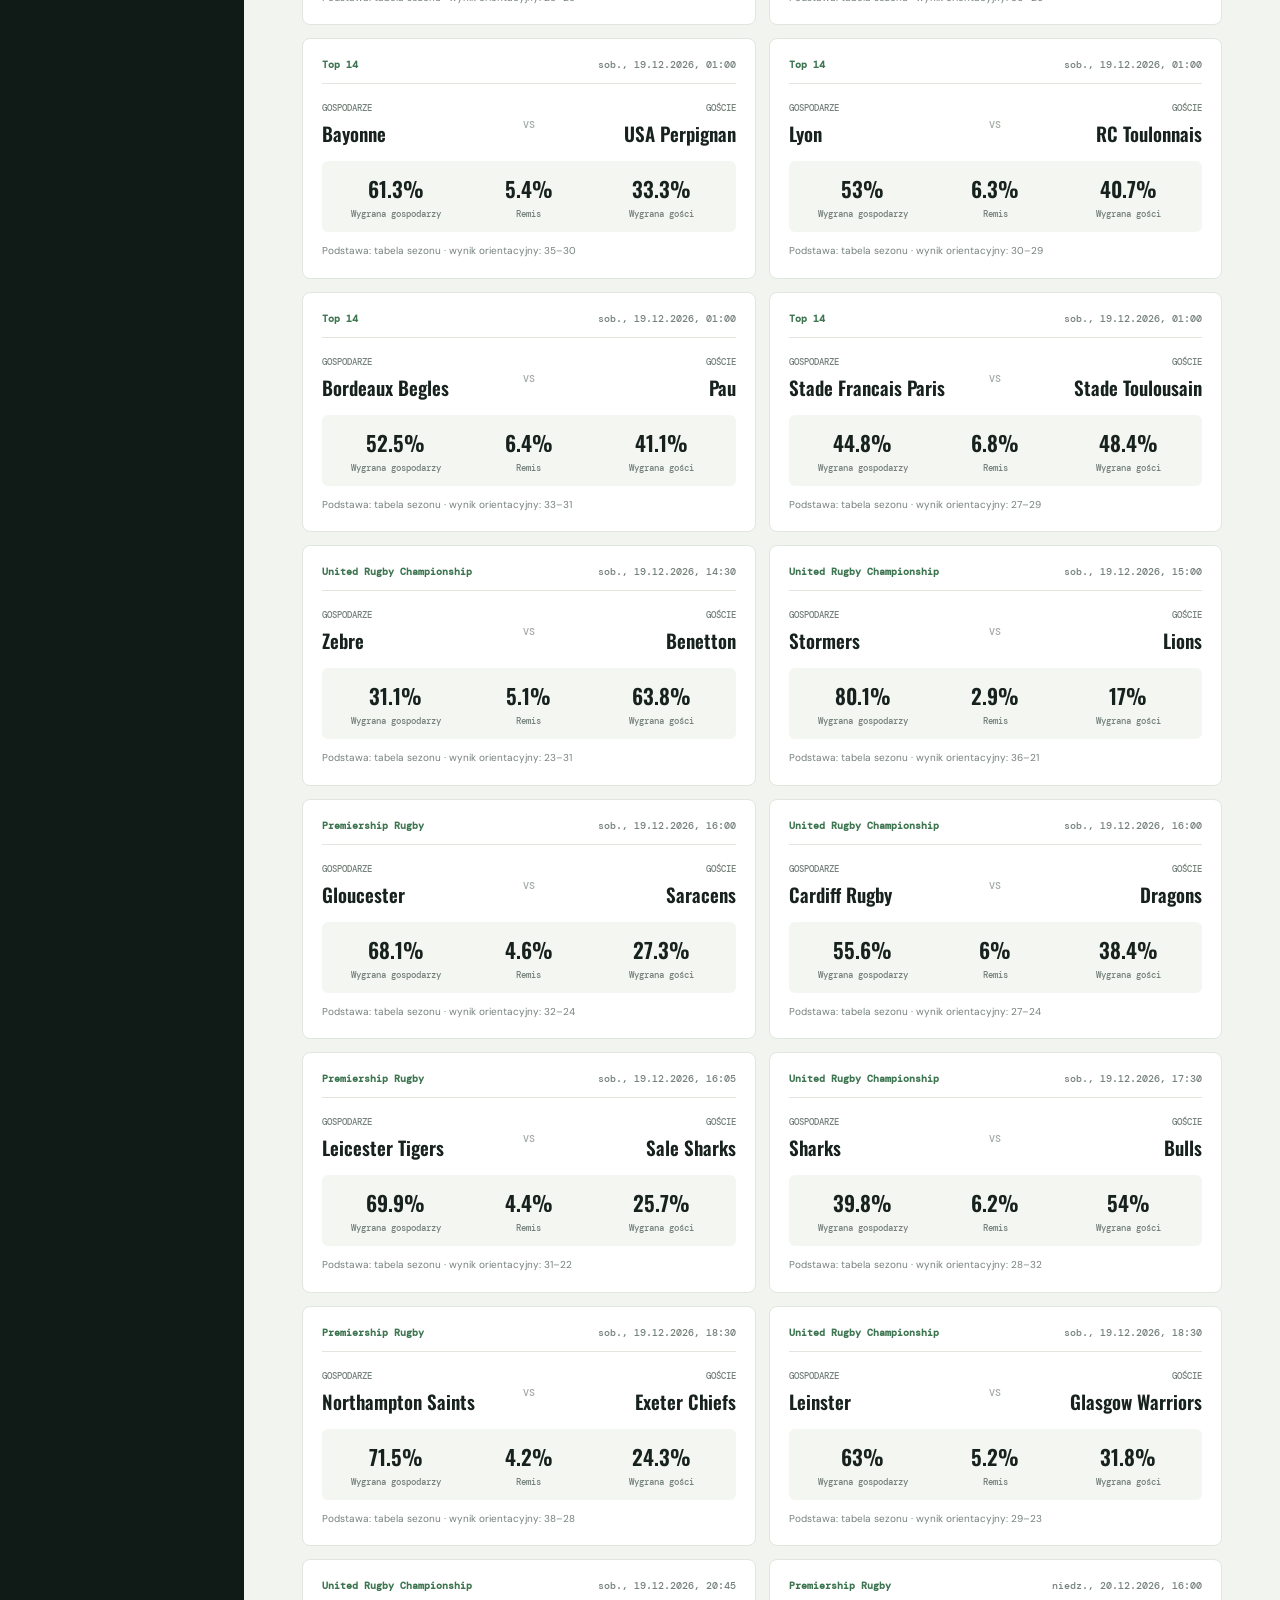
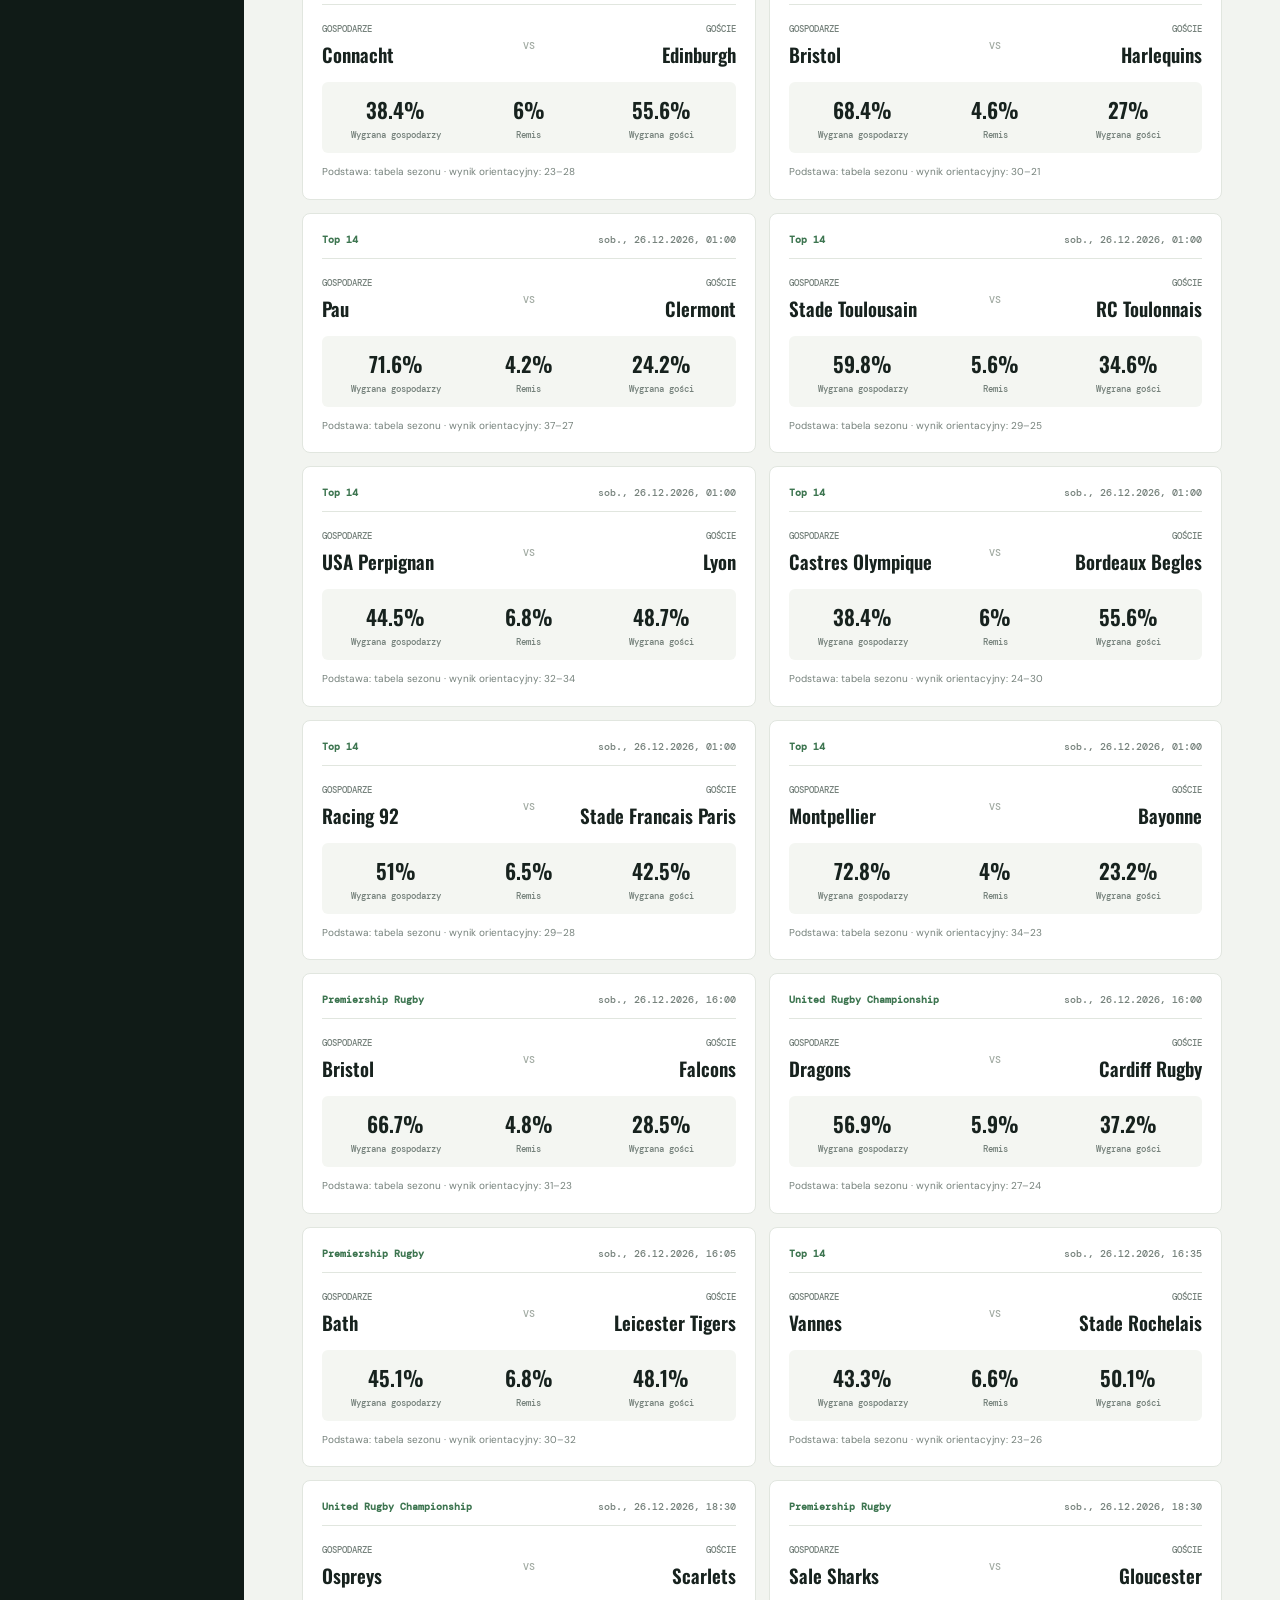
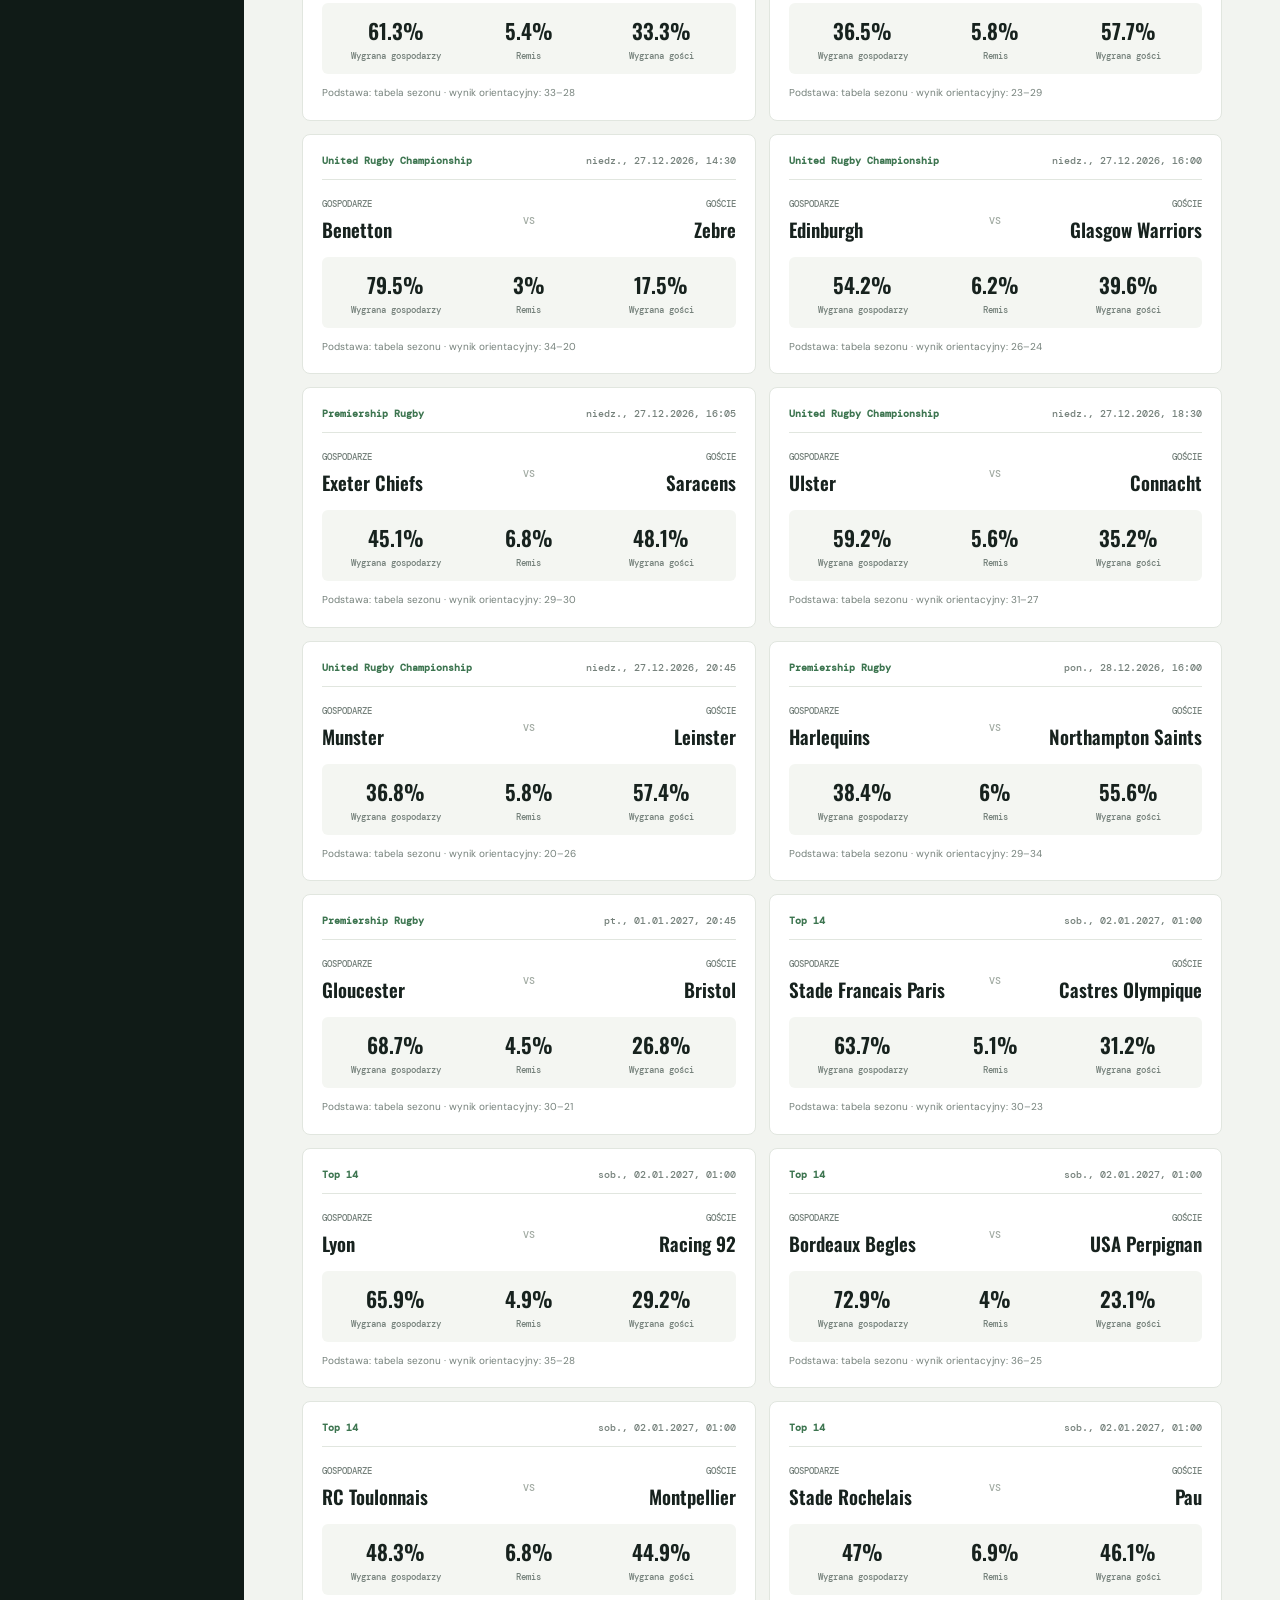
==== commit 0ace5e12: "Add prospective prediction validation metric" ====
--- a/index.html
+++ b/index.html
@@ -5,11 +5,11 @@
 <main class="main"><header class="topbar"><div><div class="eyebrow">RUGBY UNION · DANE MECZOWE</div><h1 id="page-title">Nadchodzące mecze</h1></div><div class="top-actions"><span class="pill">DANE AUTOMATYCZNE</span><a href="https://github.com/marcingrien-prog/rugby-analytics" target="_blank" rel="noreferrer">GitHub ↗</a></div></header>
 <section id="view-dashboard" class="view active"><div class="hero"><div><div class="eyebrow light">ANALITYKA · PROGNOZY · SYMULACJE</div><h2>Decyzje oparte<br>na <em>danych.</em></h2><p>Automatyczny terminarz dostępnych rozgrywek, analiza siły drużyn i wstępne prognozy na podstawie aktualnych tabel oraz rankingów.</p><button class="primary" data-go="predictor">Otwórz prognozator <span>→</span></button></div><div class="hero-ball">🏉</div></div>
 <div class="section-heading"><div><div class="eyebrow">TERMINARZ I ANALIZY</div><h2>Nadchodzące spotkania</h2></div><button class="primary" id="refresh-fixtures">Odśwież widok ↻</button></div><div class="filter-row"><label for="competition-filter">Rozgrywki</label><select id="competition-filter"><option value="all">Wszystkie dostępne</option></select></div><div id="fixtures-status" class="notice"><b>Ładowanie danych…</b><p>Łączę się z opublikowanym terminarzem.</p></div><div id="fixtures-list" class="fixtures-list"></div><div class="section-heading"><div><div class="eyebrow">TWOJE CENTRUM DANYCH</div><h2>Przegląd systemu</h2></div><span class="muted">Źródło: rugbyAPI</span></div>
-<div class="metrics"><article class="metric"><span>Mecze w terminarzu</span><b id="metric-fixtures">—</b><small>Najbliższe 60 dni</small></article><article class="metric"><span>Mecze z prognozą</span><b id="metric-predictions">—</b><small>Na podstawie dostępnych danych</small></article><article class="metric"><span>Rozgrywki</span><b id="metric-competitions">—</b><small>Wykryte w źródle API</small></article><article class="metric"><span>Tabele sezonowe</span><b id="metric-standings">—</b><small>Pobrane bezpośrednio z API</small></article></div>
+<div class="metrics"><article class="metric"><span>Mecze w terminarzu</span><b id="metric-fixtures">—</b><small>Najbliższe 60 dni</small></article><article class="metric"><span>Mecze z prognozą</span><b id="metric-predictions">—</b><small>Na podstawie dostępnych danych</small></article><article class="metric"><span>Rozgrywki</span><b id="metric-competitions">—</b><small>Wykryte w źródle API</small></article><article class="metric"><span>Tabele sezonowe</span><b id="metric-standings">—</b><small>Pobrane bezpośrednio z API</small></article><article class="metric"><span>Zweryfikowane prognozy</span><b id="metric-validated">—</b><small>Po zakończonych meczach</small></article></div>
 <div class="section-heading"><div><div class="eyebrow">SZYBKI START</div><h2>Co chcesz przeanalizować?</h2></div></div><div class="quick-grid"><button class="quick-card" data-go="predictor"><b>01 / Prognoza meczu</b><span>Sprawdź prawdopodobieństwa dla spotkań z dostępnymi danymi.</span><strong>Przejdź do analizy →</strong></button><button class="quick-card" data-go="teams"><b>02 / Baza drużyn</b><span>Sprawdź zespoły występujące w pobranym terminarzu.</span><strong>Zobacz reprezentacje →</strong></button><button class="quick-card" data-go="worldcup"><b>03 / Mistrzostwa świata</b><span>Przygotuj symulację turnieju i szans awansu.</span><strong>Otwórz moduł RWC →</strong></button></div>
 <div class="notice"><b>Ograniczenia prognoz</b><p>Prognozy są wstępne i zależą od pokrycia danych dla konkretnych rozgrywek. Jeśli brakuje aktualnej tabeli lub rankingu dla obu drużyn, aplikacja nie pokazuje sztucznych prawdopodobieństw. To nie są zweryfikowane typy bukmacherskie.</p></div></section>
 <section id="view-predictor" class="view"><div class="section-heading"><div><div class="eyebrow">MODEL PROGNOSTYCZNY</div><h2>Analiza pojedynku</h2></div><span class="muted">Prognozy z danych bieżącego sezonu</span></div><div class="predict-layout"><div class="panel form-panel"><h3>Konfiguracja meczu</h3><label for="home">Drużyna A</label><select id="home"></select><label for="away">Drużyna B</label><select id="away"></select><label for="venue">Miejsce rozgrywania</label><select id="venue"><option value="home">Drużyna A – własne boisko</option><option value="neutral">Boisko neutralne</option><option value="away">Drużyna B – własne boisko</option></select><label for="n-sims">Liczba symulacji</label><select id="n-sims"><option value="5000">5 000</option><option value="20000" selected>20 000</option><option value="50000">50 000</option></select><button id="run-prediction" class="primary full">Oblicz prognozę →</button><p class="fine">Wybierz drużyny z aktualnego terminarza. Prognoza pojawi się tylko wtedy, gdy dostępne są dane dla obu zespołów i tego meczu.</p></div><div class="panel result-panel" id="prediction-result"><div class="empty-state"><div>🏉</div><h3>Wybierz drużyny</h3><p>Wybierz dwie drużyny z terminarza i uruchom analizę dostępnego spotkania.</p></div></div></div></section>
 <section id="view-teams" class="view"><div class="section-heading"><div><div class="eyebrow">BAZA DRUŻYN</div><h2>Drużyny w terminarzu</h2></div><span class="muted">Dane rzeczywiste z aktualnego terminarza</span></div><div class="panel table-wrap"><table><thead><tr><th>Drużyna</th><th>Mecze w terminarzu</th><th>Rozgrywki</th><th>Status prognoz</th></tr></thead><tbody id="teams-table"></tbody></table><p class="fine">Lista obejmuje drużyny występujące w pobranym terminarzu. Nie jest to pełna globalna baza wszystkich reprezentacji i klubów.</p></div></section>
 <section id="view-worldcup" class="view"><div class="section-heading"><div><div class="eyebrow">RUGBY WORLD CUP</div><h2>Centrum turniejowe</h2></div><span class="muted">Moduł w budowie</span></div><div class="panel wc-panel"><div class="wc-icon">🏆</div><div><h3>Symulator mistrzostw świata</h3><p>Docelowo: konfiguracja grup, terminarz, tabele, punkty bonusowe, tie-breakery, faza pucharowa i wielokrotne symulacje całego turnieju.</p><span class="pill">ETAP 2</span></div></div><div class="notice"><b>Reguły turniejowe</b><p>Moduł będzie uwzględniał oficjalny system punktacji i kryteria rozstrzygania remisów konkretnej edycji RWC. Nie zakładamy, że format każdej edycji jest identyczny.</p></div></section>
 <section id="view-methodology" class="view"><div class="section-heading"><div><div class="eyebrow">TRANSPARENTNOŚĆ MODELU</div><h2>Metodologia</h2></div></div><div class="method-grid"><article class="panel"><span class="method-number">01</span><h3>Tabele ligowe</h3><p>Dla rozgrywek klubowych model korzysta z bieżących statystyk sezonu: rozegranych spotkań, zdobytych i straconych punktów oraz różnicy punktów i dorobku tabelowego.</p></article><article class="panel"><span class="method-number">02</span><h3>Rankingi reprezentacji</h3><p>Dla meczów międzynarodowych wykorzystywane są oceny dostępne w rugbyAPI, jeśli źródło dostarczy ranking obu drużyn i oznaczy rozgrywki jako międzynarodowe.</p></article><article class="panel"><span class="method-number">03</span><h3>Prawdopodobieństwa</h3><p>Wersja bazowa przelicza różnicę siły na wstępne prawdopodobieństwa zwycięstwa gospodarzy, remisu i zwycięstwa gości. Wynik punktowy jest orientacyjny.</p></article><article class="panel"><span class="method-number">04</span><h3>Walidacja</h3><p>Model nie przeszedł jeszcze backtestingu na pełnym archiwum meczów. Przed wykorzystaniem do typowania potrzebna jest walidacja historyczna, kalibracja i porównanie z kursem rynkowym.</p></article></div><div class="notice"><b>Ważne ograniczenie</b><p>Model nie został jeszcze wytrenowany na historycznych danych meczowych. Nie należy traktować jego wyników jako zweryfikowanych prognoz. Kolejnym krokiem jest import i walidacja danych historycznych.</p></div></section>
-<footer>RUGBY ANALYTICS <span>Analiza danych rugby union · wersja 0.4.0</span></footer></main></div><script src="./app.js?v=20261119-4" defer></script></body></html>+<footer>RUGBY ANALYTICS <span>Analiza danych rugby union · wersja 0.4.0</span></footer></main></div><script src="./app.js?v=20261119-5" defer></script></body></html>
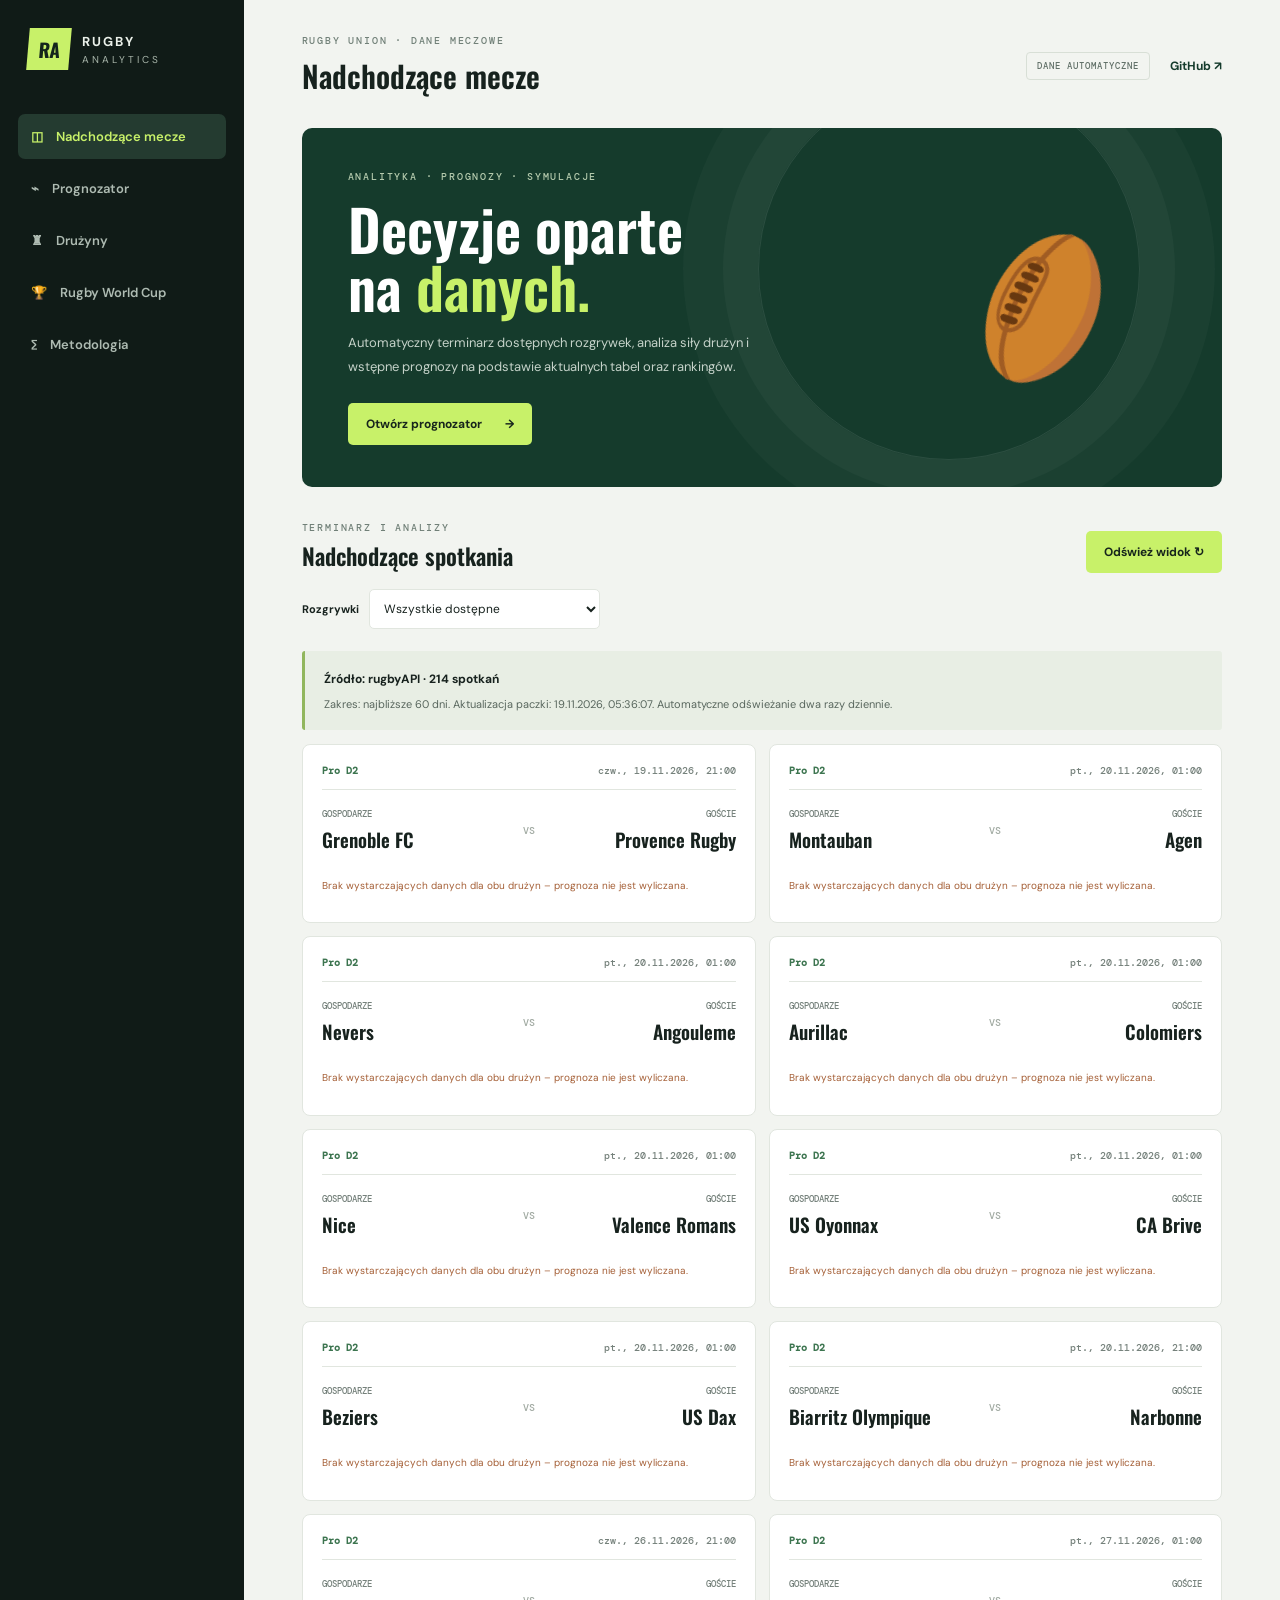
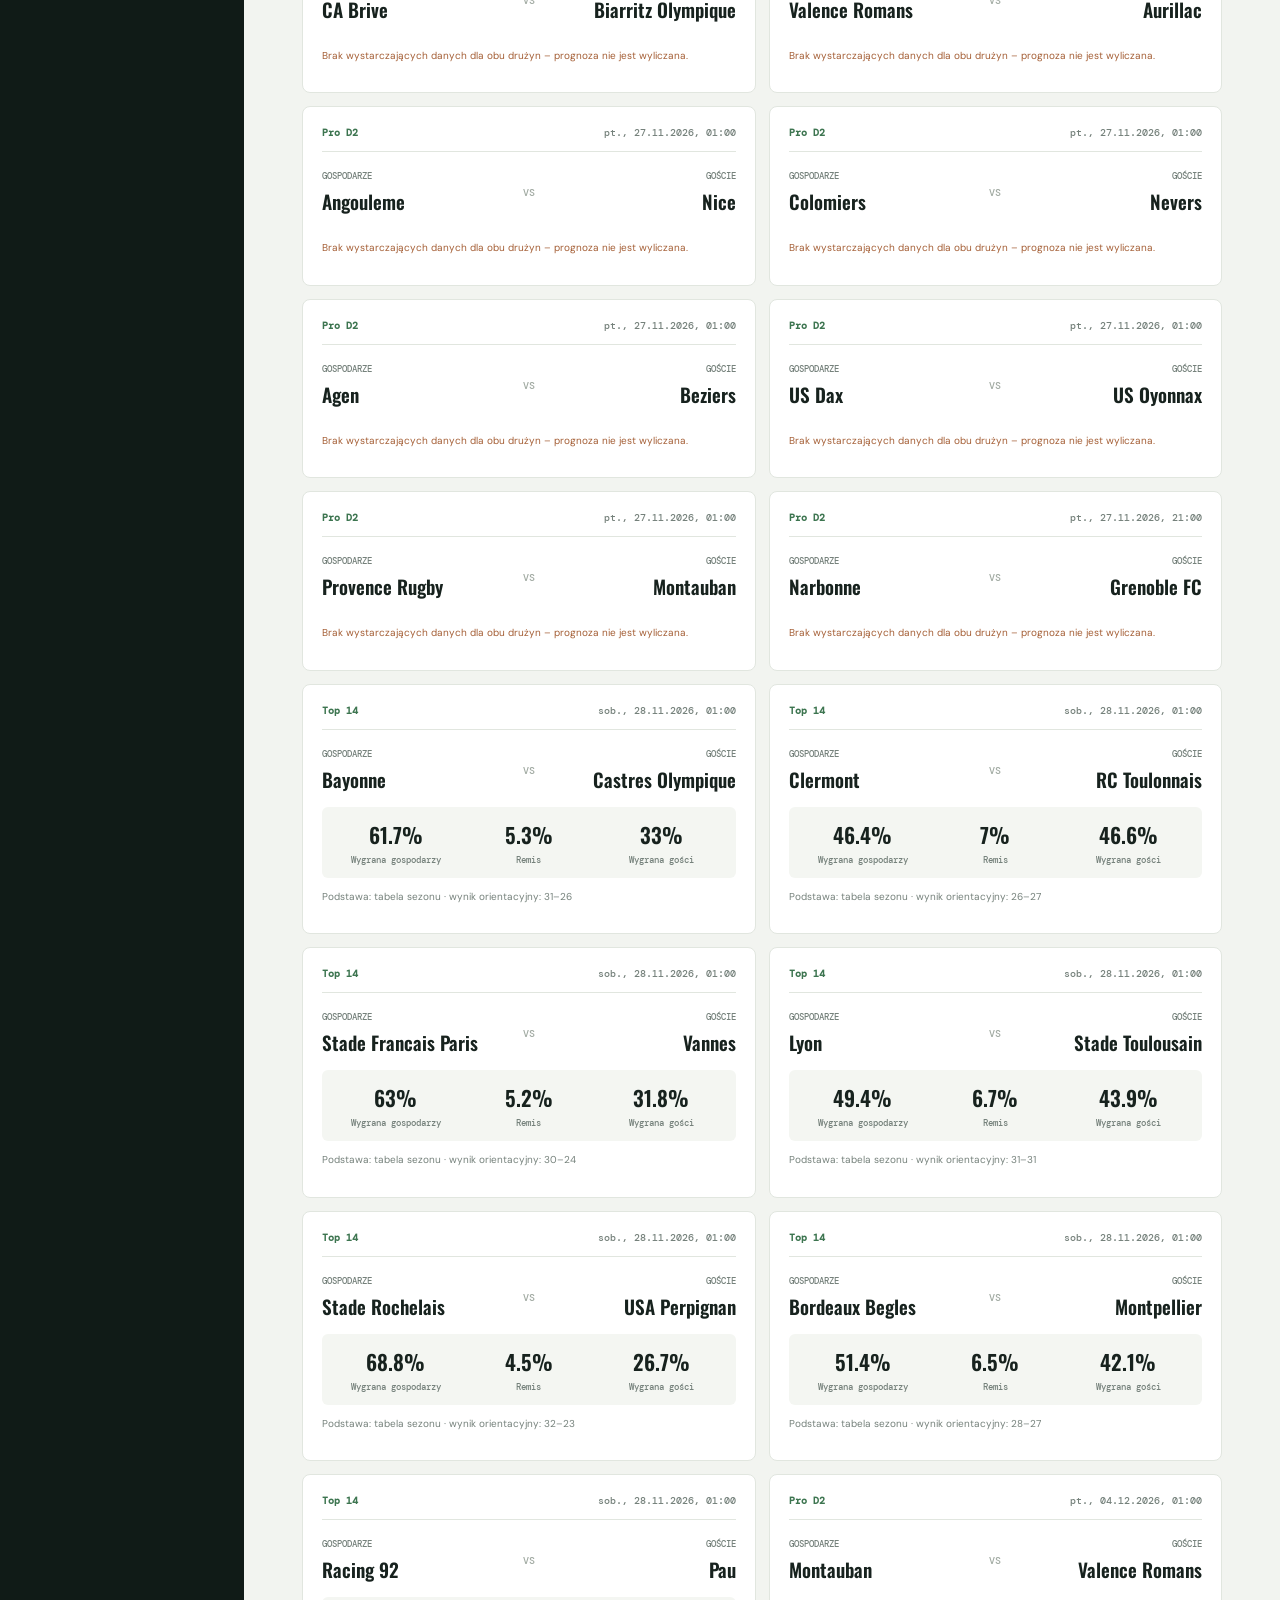
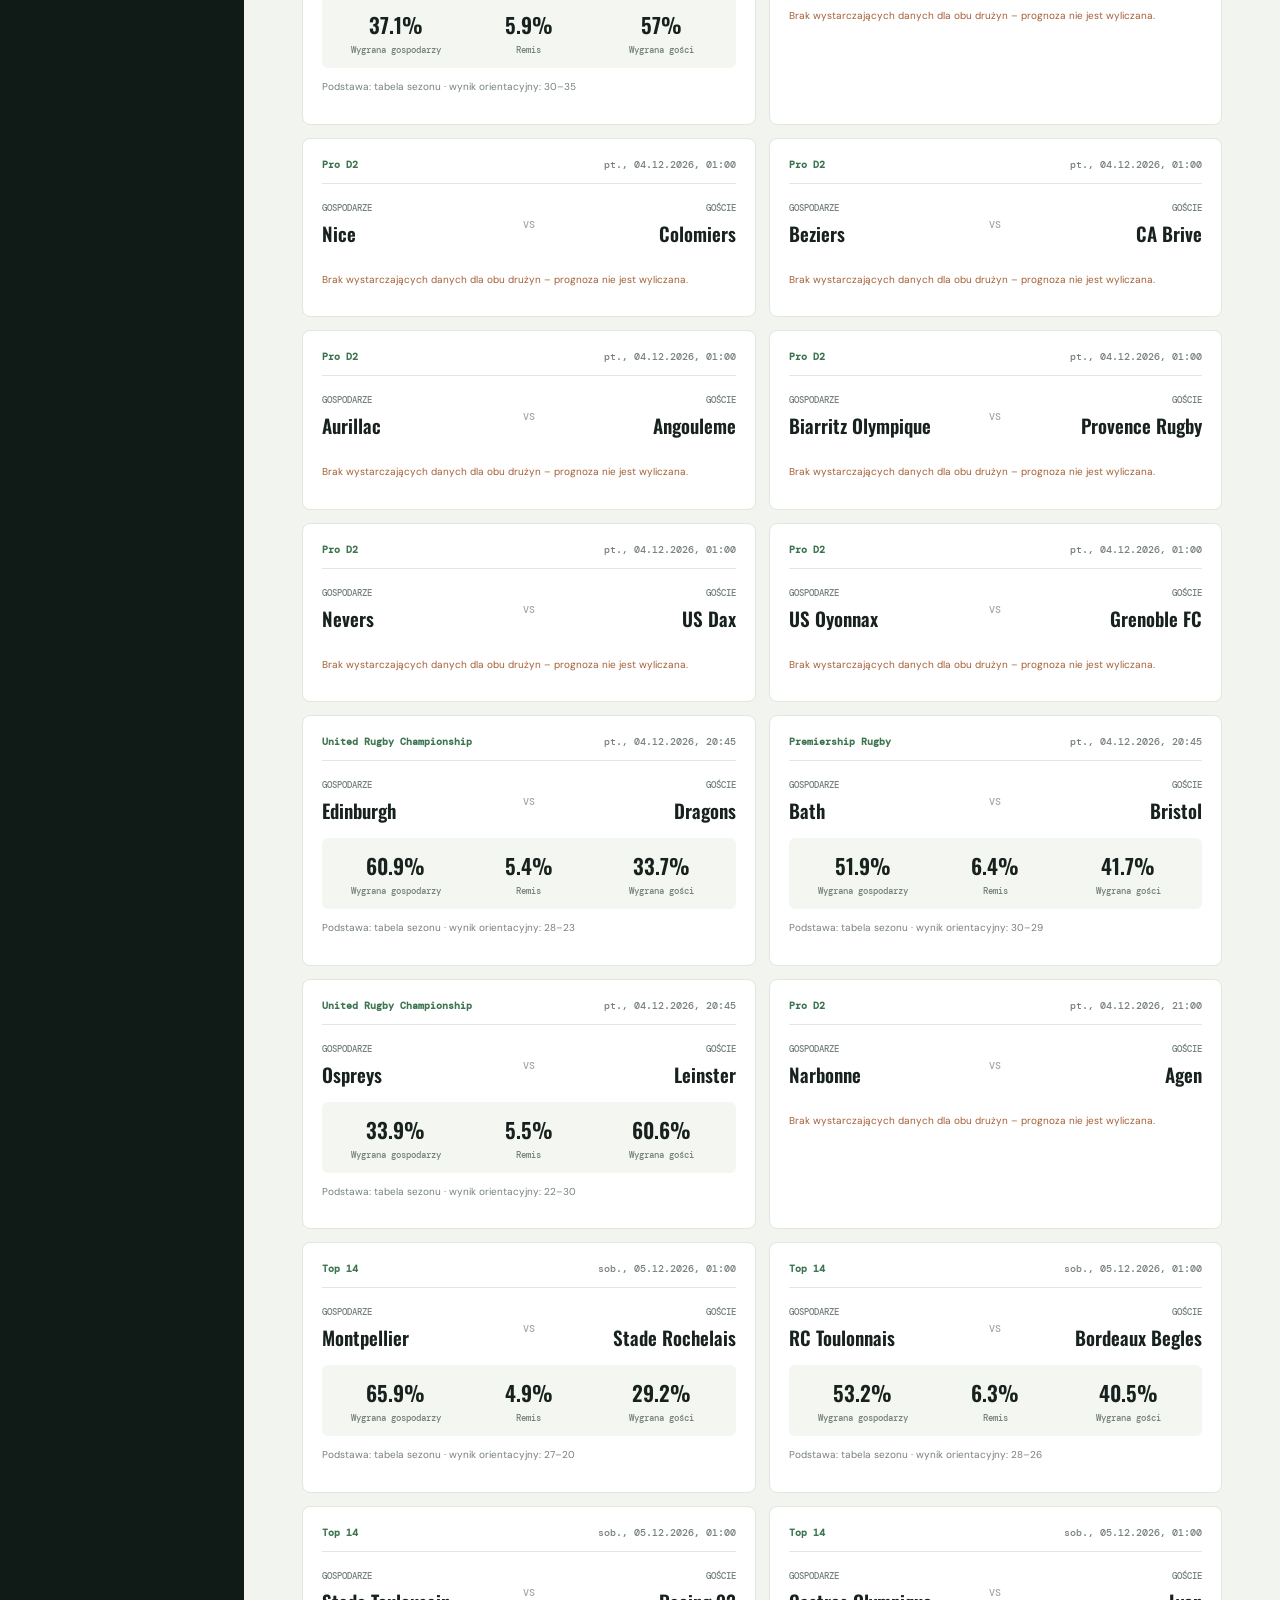
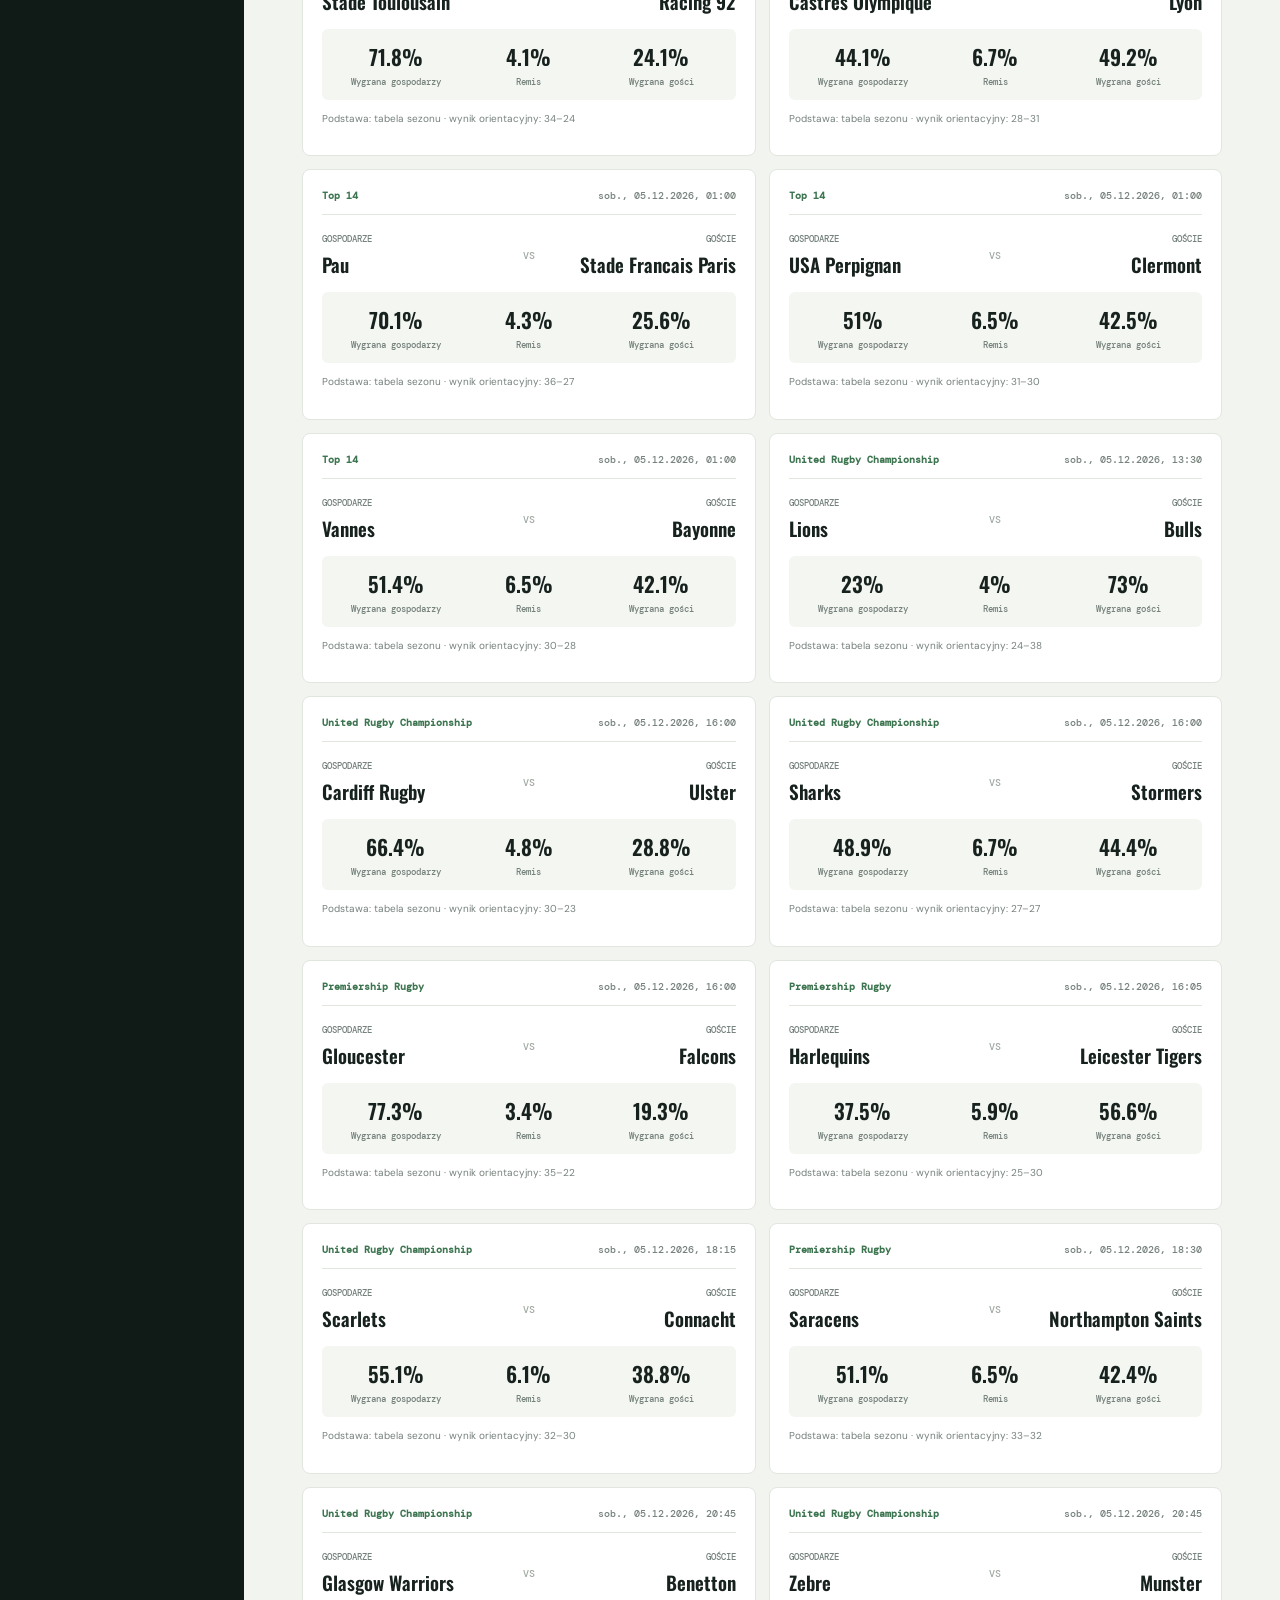
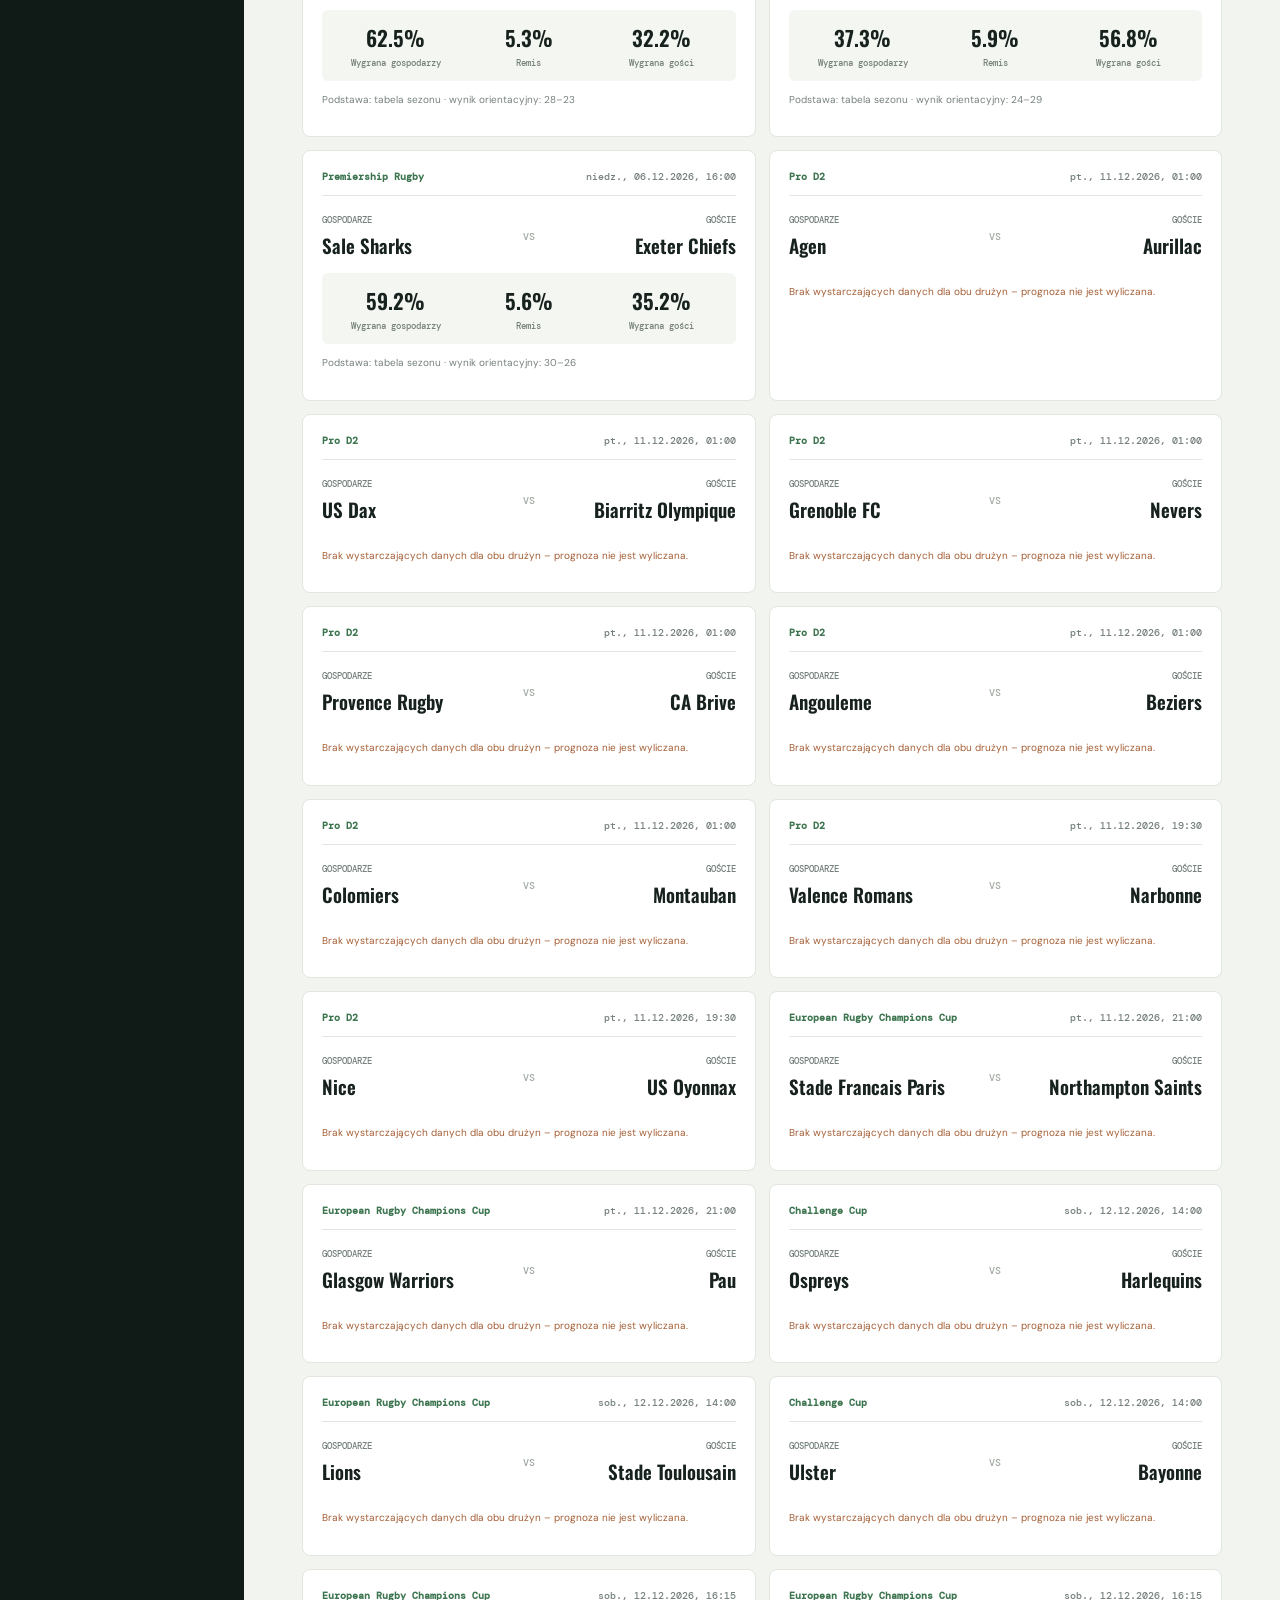
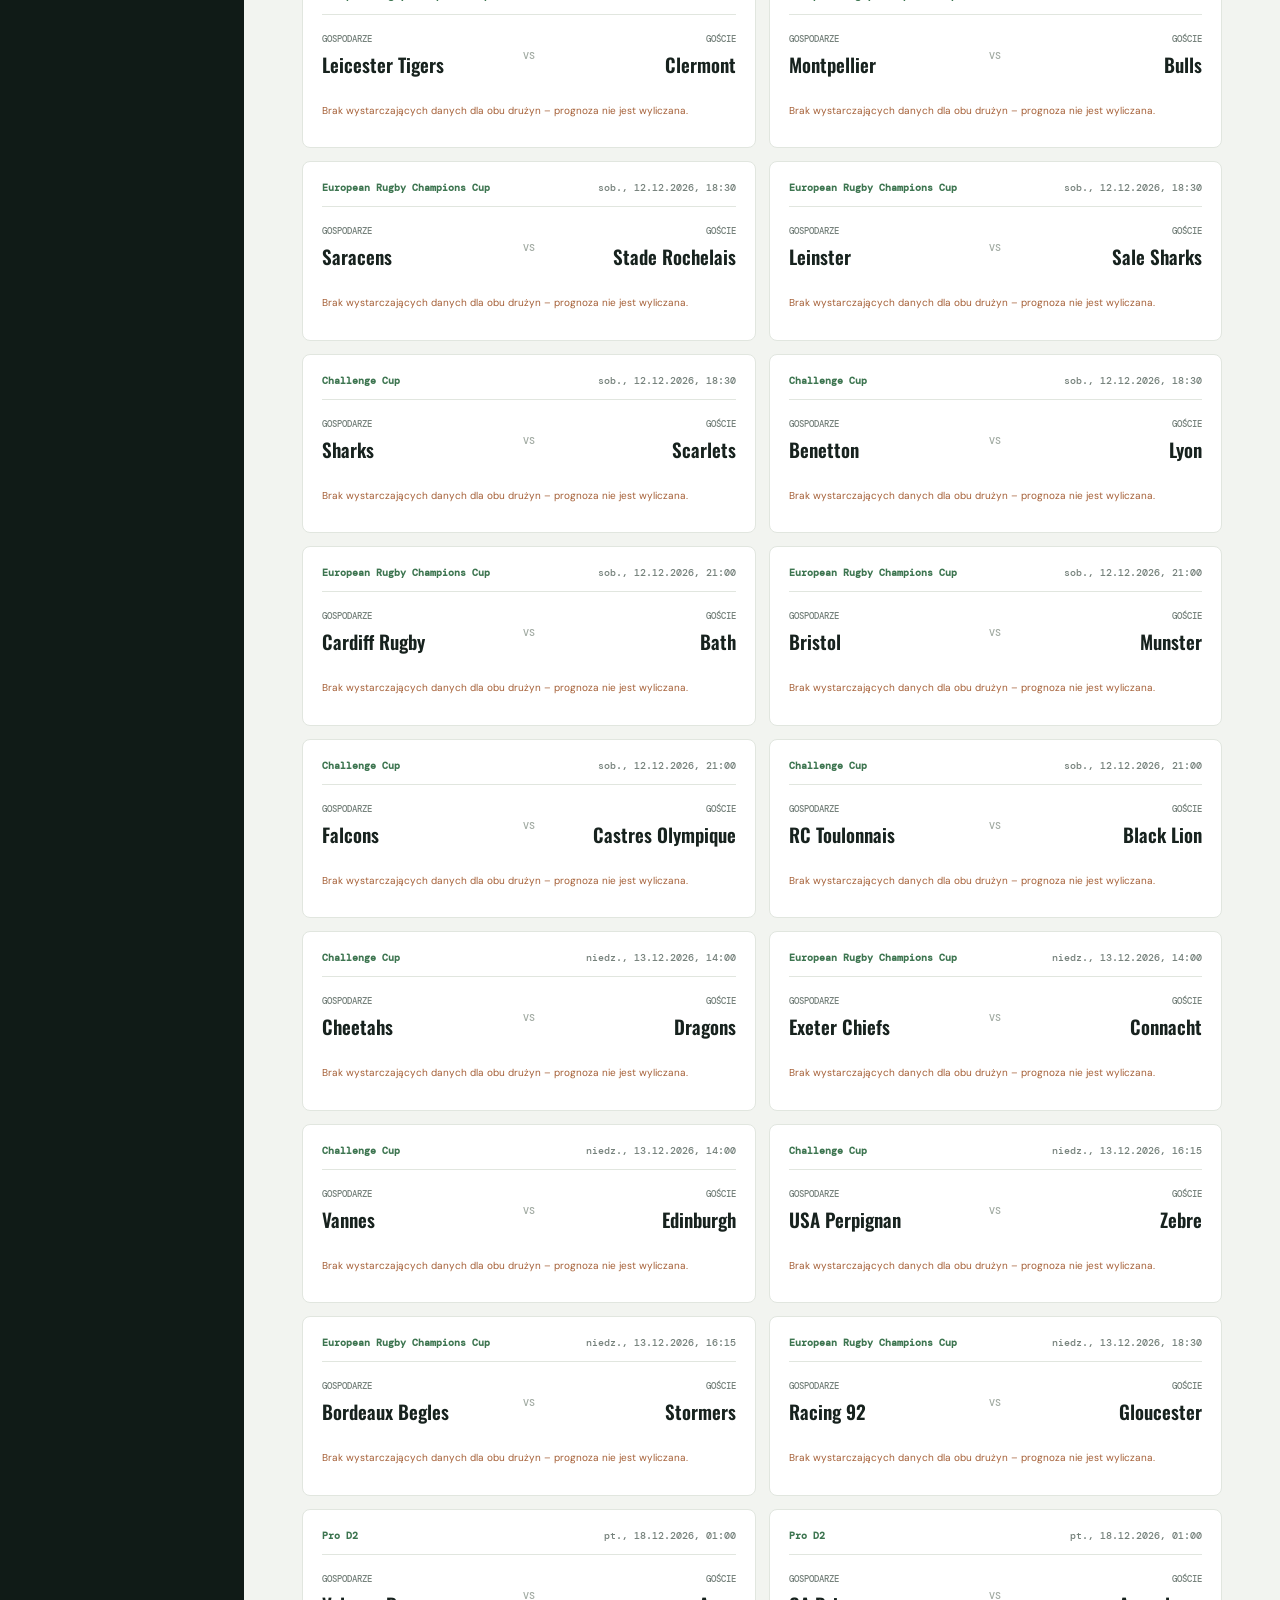
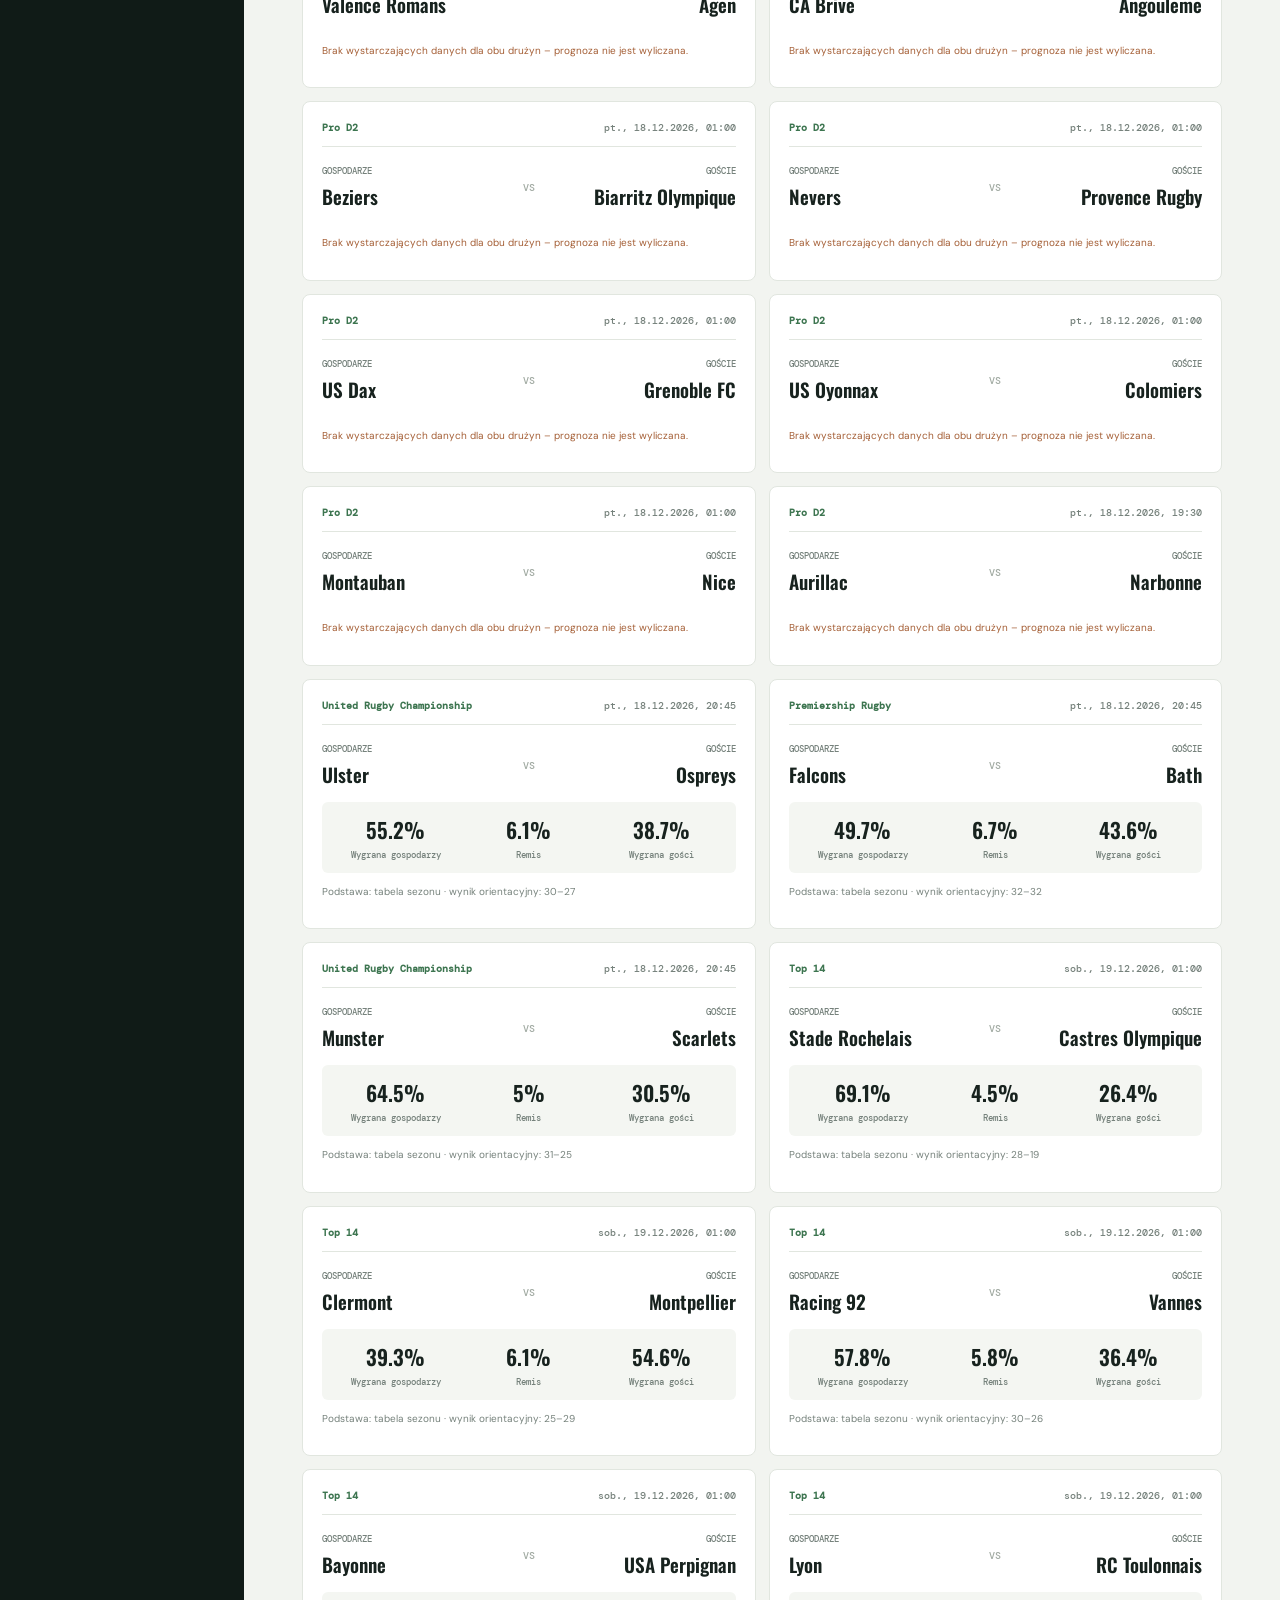
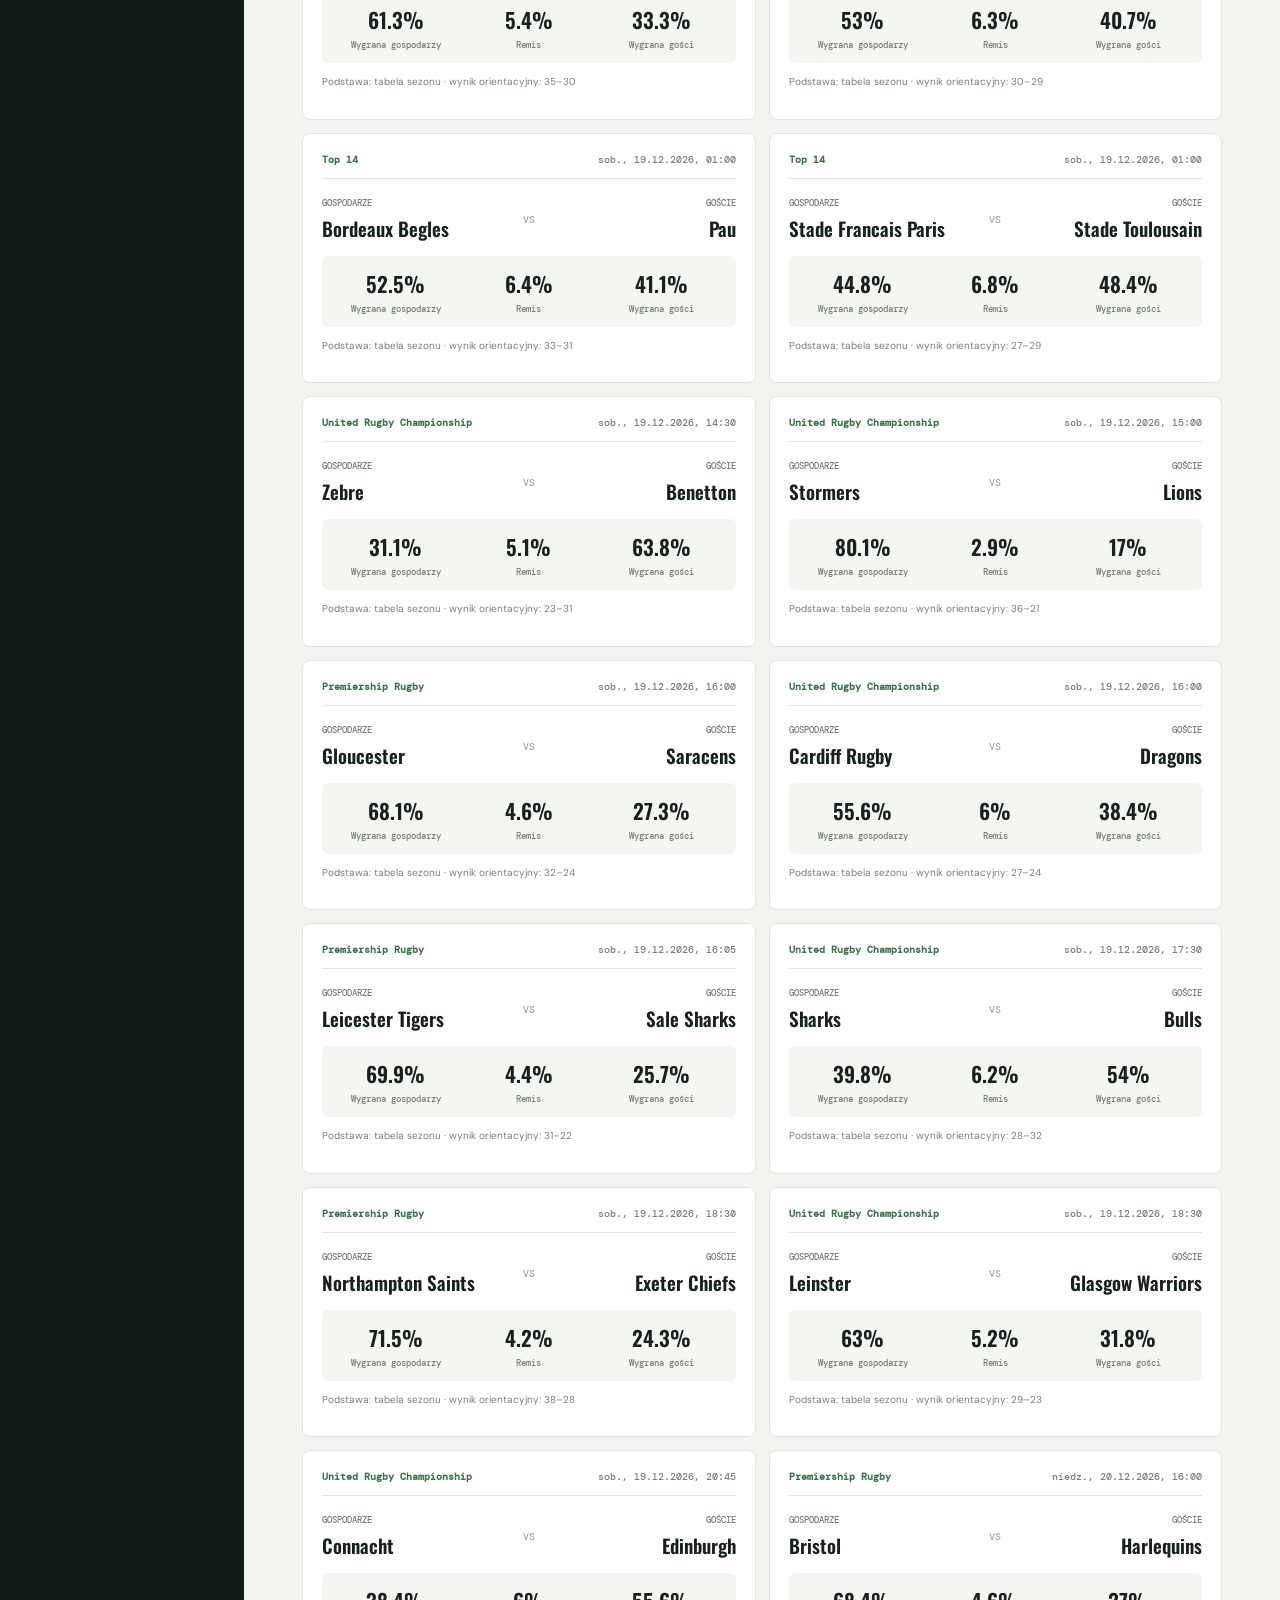
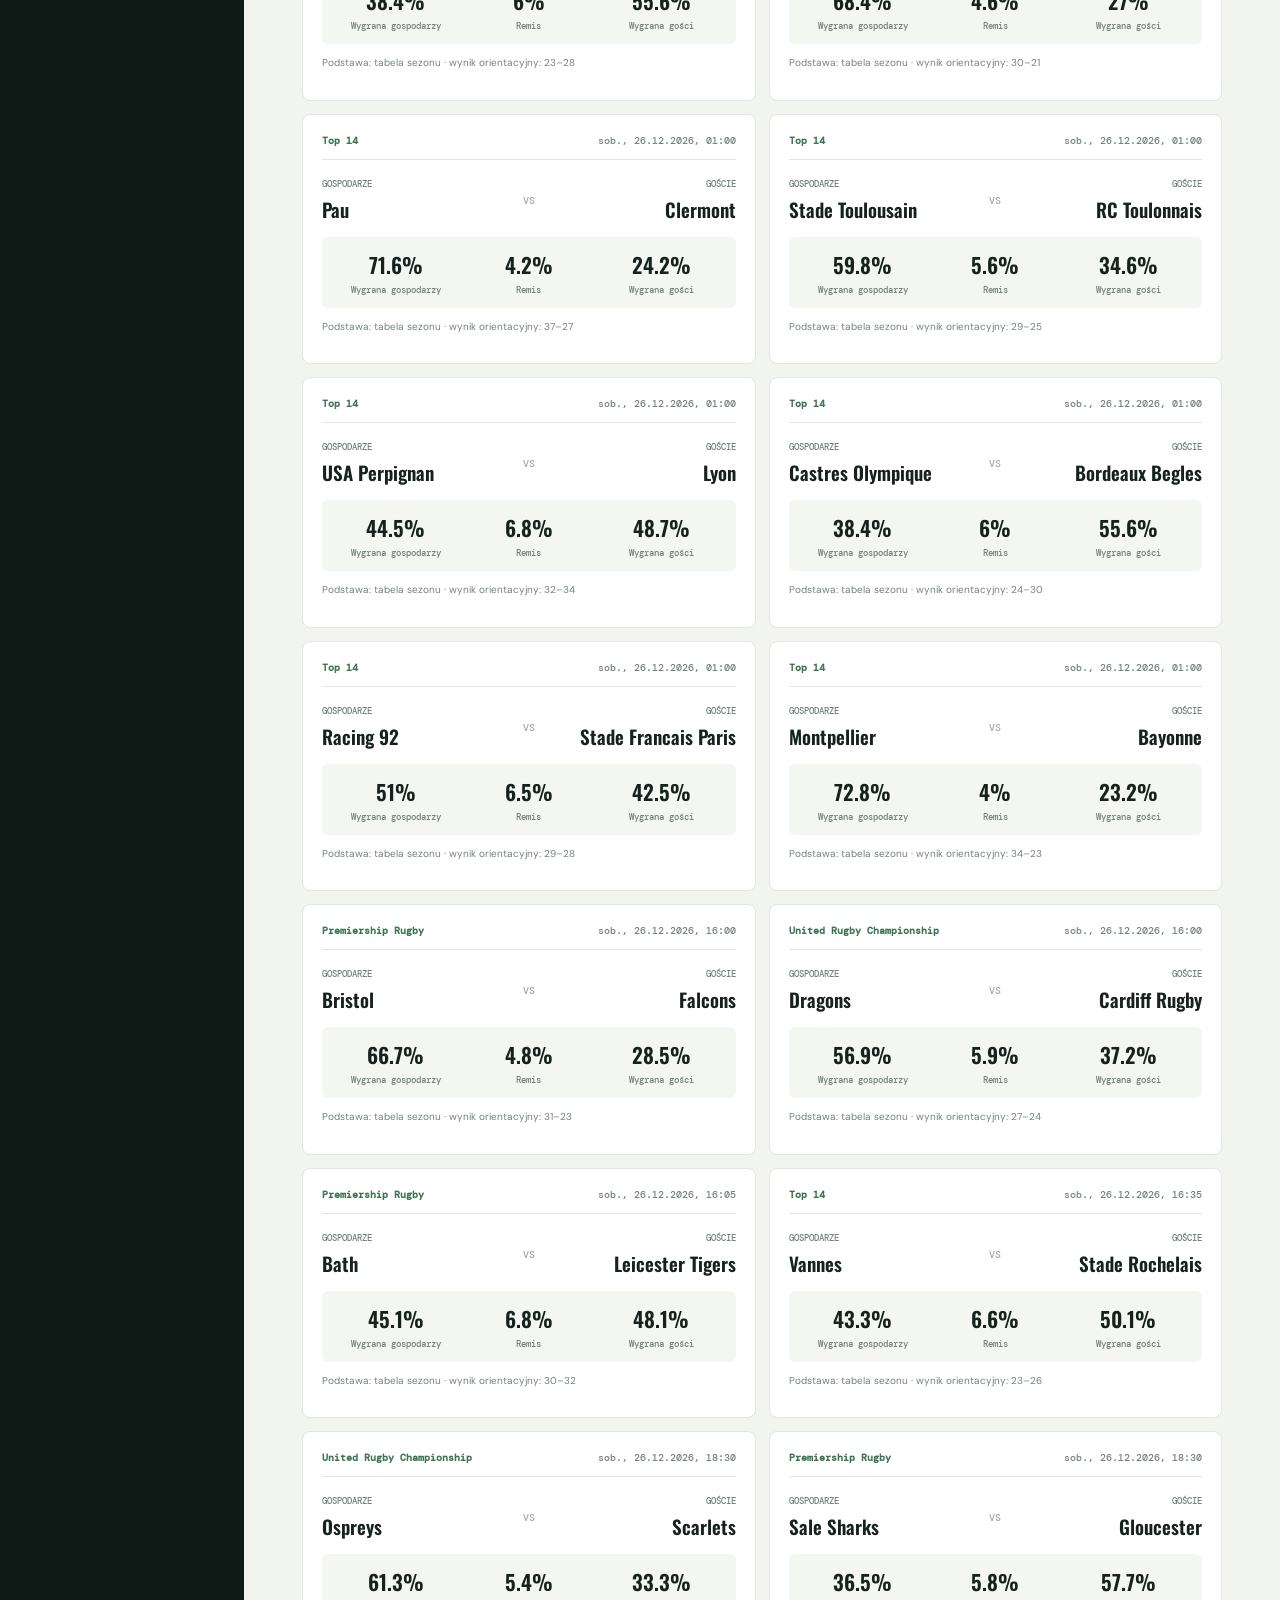
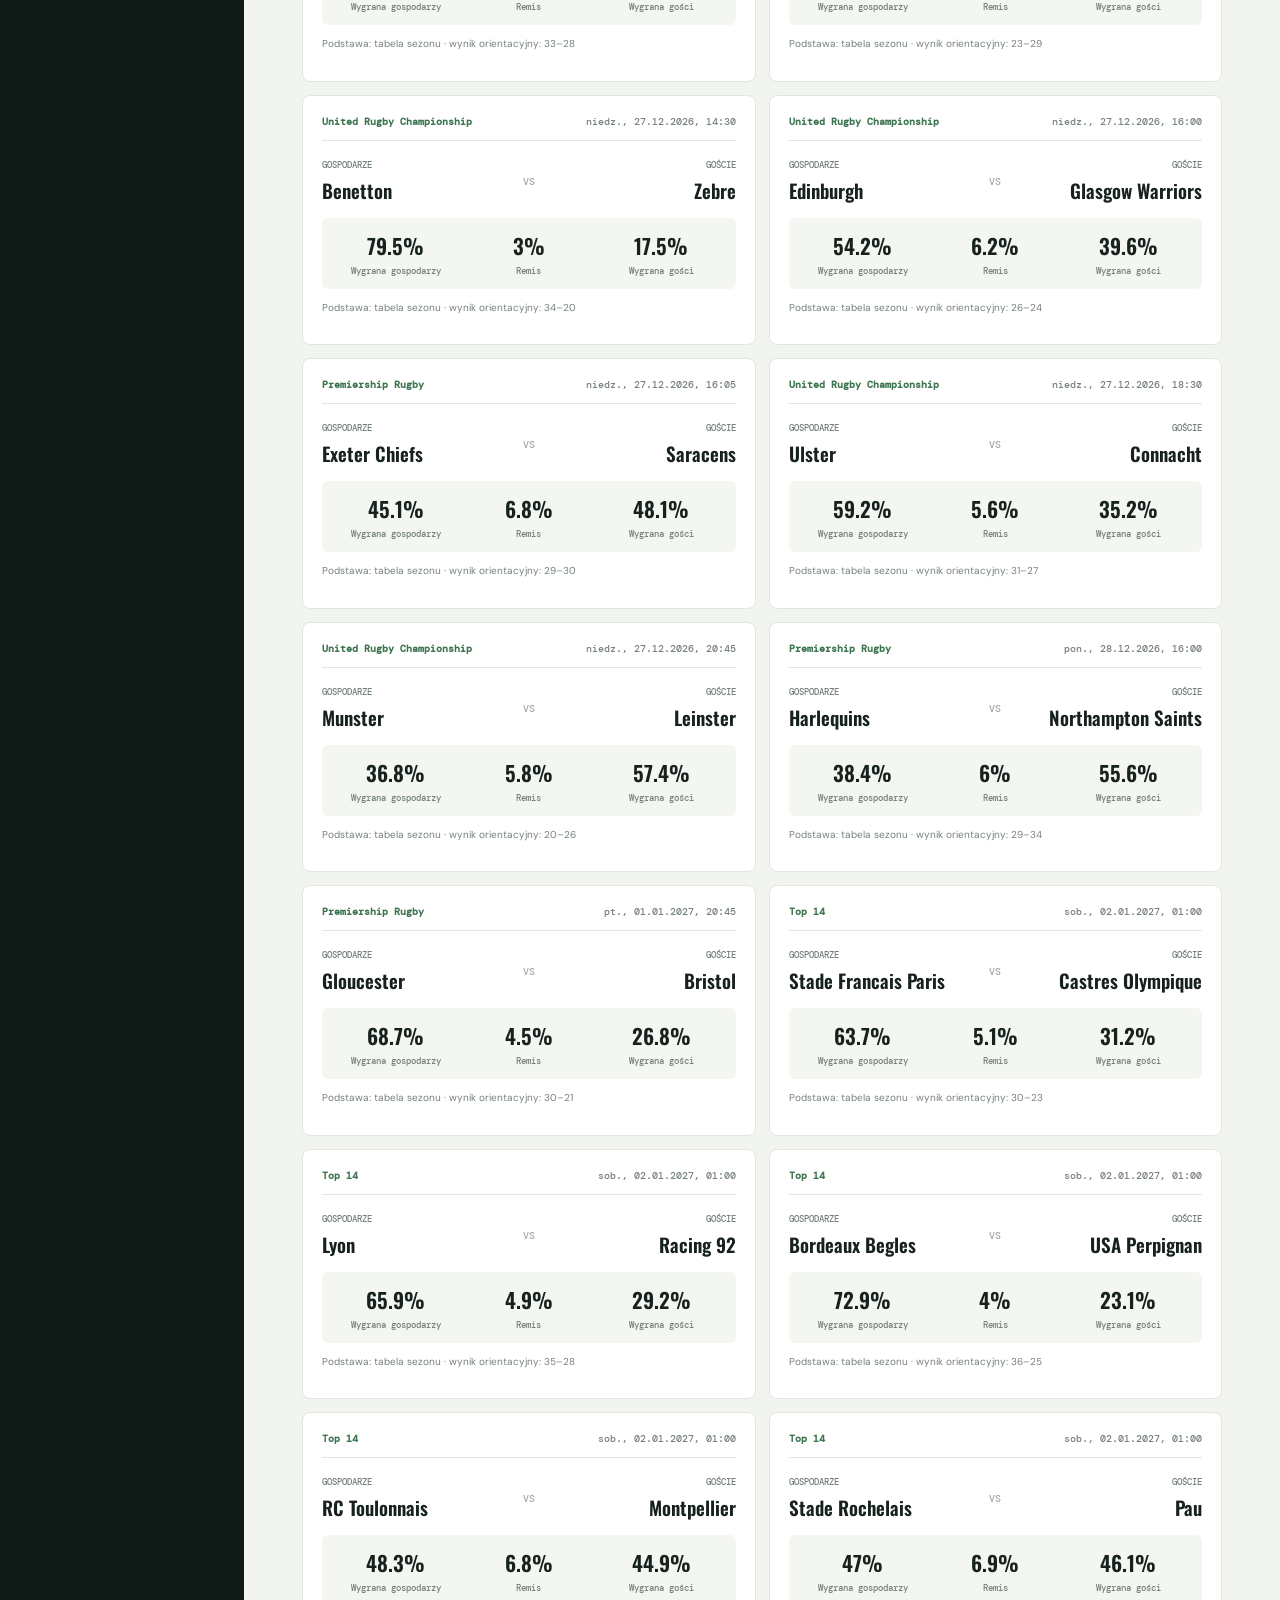
==== commit ef7a6753: "Document scoring-rate model and prospective validation" ====
--- a/index.html
+++ b/index.html
@@ -11,5 +11,5 @@
 <section id="view-predictor" class="view"><div class="section-heading"><div><div class="eyebrow">MODEL PROGNOSTYCZNY</div><h2>Analiza pojedynku</h2></div><span class="muted">Prognozy z danych bieżącego sezonu</span></div><div class="predict-layout"><div class="panel form-panel"><h3>Konfiguracja meczu</h3><label for="home">Drużyna A</label><select id="home"></select><label for="away">Drużyna B</label><select id="away"></select><label for="venue">Miejsce rozgrywania</label><select id="venue"><option value="home">Drużyna A – własne boisko</option><option value="neutral">Boisko neutralne</option><option value="away">Drużyna B – własne boisko</option></select><label for="n-sims">Liczba symulacji</label><select id="n-sims"><option value="5000">5 000</option><option value="20000" selected>20 000</option><option value="50000">50 000</option></select><button id="run-prediction" class="primary full">Oblicz prognozę →</button><p class="fine">Wybierz drużyny z aktualnego terminarza. Prognoza pojawi się tylko wtedy, gdy dostępne są dane dla obu zespołów i tego meczu.</p></div><div class="panel result-panel" id="prediction-result"><div class="empty-state"><div>🏉</div><h3>Wybierz drużyny</h3><p>Wybierz dwie drużyny z terminarza i uruchom analizę dostępnego spotkania.</p></div></div></div></section>
 <section id="view-teams" class="view"><div class="section-heading"><div><div class="eyebrow">BAZA DRUŻYN</div><h2>Drużyny w terminarzu</h2></div><span class="muted">Dane rzeczywiste z aktualnego terminarza</span></div><div class="panel table-wrap"><table><thead><tr><th>Drużyna</th><th>Mecze w terminarzu</th><th>Rozgrywki</th><th>Status prognoz</th></tr></thead><tbody id="teams-table"></tbody></table><p class="fine">Lista obejmuje drużyny występujące w pobranym terminarzu. Nie jest to pełna globalna baza wszystkich reprezentacji i klubów.</p></div></section>
 <section id="view-worldcup" class="view"><div class="section-heading"><div><div class="eyebrow">RUGBY WORLD CUP</div><h2>Centrum turniejowe</h2></div><span class="muted">Moduł w budowie</span></div><div class="panel wc-panel"><div class="wc-icon">🏆</div><div><h3>Symulator mistrzostw świata</h3><p>Docelowo: konfiguracja grup, terminarz, tabele, punkty bonusowe, tie-breakery, faza pucharowa i wielokrotne symulacje całego turnieju.</p><span class="pill">ETAP 2</span></div></div><div class="notice"><b>Reguły turniejowe</b><p>Moduł będzie uwzględniał oficjalny system punktacji i kryteria rozstrzygania remisów konkretnej edycji RWC. Nie zakładamy, że format każdej edycji jest identyczny.</p></div></section>
-<section id="view-methodology" class="view"><div class="section-heading"><div><div class="eyebrow">TRANSPARENTNOŚĆ MODELU</div><h2>Metodologia</h2></div></div><div class="method-grid"><article class="panel"><span class="method-number">01</span><h3>Tabele ligowe</h3><p>Dla rozgrywek klubowych model korzysta z bieżących statystyk sezonu: rozegranych spotkań, zdobytych i straconych punktów oraz różnicy punktów i dorobku tabelowego.</p></article><article class="panel"><span class="method-number">02</span><h3>Rankingi reprezentacji</h3><p>Dla meczów międzynarodowych wykorzystywane są oceny dostępne w rugbyAPI, jeśli źródło dostarczy ranking obu drużyn i oznaczy rozgrywki jako międzynarodowe.</p></article><article class="panel"><span class="method-number">03</span><h3>Prawdopodobieństwa</h3><p>Wersja bazowa przelicza różnicę siły na wstępne prawdopodobieństwa zwycięstwa gospodarzy, remisu i zwycięstwa gości. Wynik punktowy jest orientacyjny.</p></article><article class="panel"><span class="method-number">04</span><h3>Walidacja</h3><p>Model nie przeszedł jeszcze backtestingu na pełnym archiwum meczów. Przed wykorzystaniem do typowania potrzebna jest walidacja historyczna, kalibracja i porównanie z kursem rynkowym.</p></article></div><div class="notice"><b>Ważne ograniczenie</b><p>Model nie został jeszcze wytrenowany na historycznych danych meczowych. Nie należy traktować jego wyników jako zweryfikowanych prognoz. Kolejnym krokiem jest import i walidacja danych historycznych.</p></div></section>
-<footer>RUGBY ANALYTICS <span>Analiza danych rugby union · wersja 0.4.0</span></footer></main></div><script src="./app.js?v=20261119-5" defer></script></body></html>+<section id="view-methodology" class="view"><div class="section-heading"><div><div class="eyebrow">TRANSPARENTNOŚĆ MODELU</div><h2>Metodologia</h2></div></div><div class="method-grid"><article class="panel"><span class="method-number">01</span><h3>Tabele ligowe</h3><p>Dla rozgrywek klubowych model korzysta z bieżących statystyk sezonu: rozegranych spotkań, zdobytych i straconych punktów oraz różnicy punktów i dorobku tabelowego.</p></article><article class="panel"><span class="method-number">02</span><h3>Rankingi reprezentacji</h3><p>Dla meczów międzynarodowych wykorzystywane są oceny dostępne w rugbyAPI, jeśli źródło dostarczy ranking obu drużyn i oznaczy rozgrywki jako międzynarodowe.</p></article><article class="panel"><span class="method-number">03</span><h3>Prawdopodobieństwa</h3><p>Model szacuje zdobycz punktową z ataku i obrony obu zespołów. Następnie rozkład różnicy punktów przelicza na prawdopodobieństwa wygranej, remisu i porażki. W miarę dostępności forma z pięciu ostatnich spotkań koryguje średnie sezonowe.</p></article><article class="panel"><span class="method-number">04</span><h3>Walidacja</h3><p>Model nie przeszedł jeszcze backtestingu na pełnym archiwum meczów. Przed wykorzystaniem do typowania potrzebna jest walidacja historyczna, kalibracja i porównanie z kursem rynkowym.</p></article></div><div class="notice"><b>Ważne ograniczenie</b><p>Model zapisuje pierwszą prognozę przed meczem i po poznaniu wyniku oblicza trafność oraz Brier Score. Historia wyników na darmowym API jest ograniczona, więc wskaźniki walidacji pojawią się dopiero po zebraniu wystarczającej liczby zakończonych spotkań. Do tego czasu prognozy pozostają eksperymentalne.</p></div></section>
+<footer>RUGBY ANALYTICS <span>Analiza danych rugby union · wersja 0.7.0</span></footer></main></div><script src="./app.js?v=20261119-7" defer></script></body></html>
--- a/styles.css
+++ b/styles.css
@@ -1,4 +1,4 @@
-@import url('https://fonts.googleapis.com/css2?family=DM+Mono:wght@400;500&family=DM+Sans:wght@400;500;600;700;800&family=Oswald:wght@500;600;700&display=swap');:root{--bg:#f2f4f0;--ink:#17221e;--muted:#75817b;--green:#153b2c;--lime:#c8f169;--line:#e1e6df;--orange:#e8753d}*{box-sizing:border-box}body{margin:0;background:var(--bg);color:var(--ink);font-family:'DM Sans',sans-serif}.app-shell{display:flex;min-height:100vh}.sidebar{width:244px;background:#101b17;color:#eaf0e9;padding:28px 18px;display:flex;flex-direction:column;flex-shrink:0}.brand{display:flex;align-items:center;gap:12px;padding:0 10px 44px}.brand-mark{width:42px;height:42px;background:var(--lime);color:#14251c;display:grid;place-items:center;font-family:Oswald;font-weight:700;font-size:19px;transform:skew(-5deg)}.brand b,.brand span{display:block;letter-spacing:2px;font-size:13px}.brand span{font-size:10px;color:#a8b5aa;letter-spacing:3px;margin-top:3px}.sidebar nav{display:grid;gap:7px}.nav-item{border:0;background:none;color:#aebbb2;text-align:left;padding:14px 13px;border-radius:7px;font:600 13px 'DM Sans';cursor:pointer}.nav-item span{margin-left:10px}.nav-item:hover,.nav-item.active{background:#243b30;color:var(--lime)}.sidebar-bottom{margin-top:auto;color:#aebbb2;font-size:11px;line-height:2;padding:20px 10px}.sidebar-bottom small{padding-left:15px;color:#77877d}.status-dot{display:inline-block;width:7px;height:7px;border-radius:50%;background:var(--lime);margin-right:7px}.main{max-width:1500px;width:calc(100% - 244px);padding:34px 4.5%;margin:0 auto}.topbar{display:flex;justify-content:space-between;align-items:center;margin-bottom:30px}.eyebrow{font:500 10px 'DM Mono';letter-spacing:1.8px;color:#718078}.topbar h1{font:600 30px Oswald;margin:6px 0 0}.top-actions{display:flex;align-items:center;gap:20px;font-size:12px}.top-actions a{color:var(--green);text-decoration:none;font-weight:700}.pill{font:500 9px 'DM Mono';letter-spacing:1px;padding:7px 10px;border:1px solid #d8dfd6;border-radius:4px;color:#617068}.view{display:none}.view.active{display:block}.hero{background:var(--green);color:white;min-height:290px;border-radius:10px;padding:42px 5%;display:flex;align-items:center;justify-content:space-between;overflow:hidden;position:relative}.hero:after{content:'';position:absolute;width:380px;height:380px;border:1px solid #ffffff18;border-radius:50%;right:9%;top:-50px;box-shadow:0 0 0 35px #ffffff08,0 0 0 75px #ffffff06}.hero .eyebrow{color:#b4caad}.hero h2{font:600 clamp(38px,5vw,57px)/1.02 Oswald;margin:16px 0}.hero h2 em{color:var(--lime);font-style:normal}.hero p{max-width:440px;color:#c5d2c9;font-size:13px;line-height:1.8;margin-bottom:25px}.hero-ball{font-size:120px;z-index:1;filter:grayscale(.2);transform:rotate(-18deg);margin-right:7%}.primary{background:var(--lime);color:#17251c;border:0;padding:13px 18px;border-radius:5px;font:700 12px 'DM Sans';cursor:pointer}.primary:hover{filter:brightness(.95);transform:translateY(-1px)}.primary span{margin-left:20px}.primary.full{width:100%;margin-top:10px}.section-heading{display:flex;align-items:end;justify-content:space-between;margin:34px 0 16px}.section-heading h2{font:600 23px Oswald;margin:5px 0 0}.muted{font-size:11px;color:var(--muted)}.metrics{display:grid;grid-template-columns:repeat(4,1fr);gap:12px}.metric,.panel,.quick-card{background:#fff;border:1px solid var(--line);border-radius:8px}.metric{padding:18px}.metric span,.metric small{display:block;color:var(--muted);font-size:11px}.metric b{display:block;font:600 17px Oswald;margin:13px 0 7px}.metric .orange{color:var(--orange)}.quick-grid{display:grid;grid-template-columns:repeat(3,1fr);gap:12px}.quick-card{text-align:left;padding:20px;cursor:pointer;color:var(--ink);display:flex;flex-direction:column;min-height:150px}.quick-card b{font:600 16px Oswald}.quick-card span{font-size:12px;line-height:1.6;color:var(--muted);margin:12px 0 18px}.quick-card strong{font-size:11px;color:#39704e;margin-top:auto}.quick-card:hover{border-color:#8aaa8b}.notice{background:#e8eee4;border-left:3px solid #91b65d;padding:16px 19px;margin-top:22px;border-radius:3px}.notice b{font-size:12px}.notice p{font-size:11px;color:#59675e;line-height:1.7;margin:7px 0 0}.predict-layout{display:grid;grid-template-columns:310px 1fr;gap:15px}.panel{padding:22px}.panel h3{font:600 18px Oswald;margin:0 0 20px}.form-panel label{display:block;font-size:11px;font-weight:700;margin:14px 0 7px}.form-panel select{width:100%;padding:12px;border:1px solid var(--line);border-radius:5px;background:#fafbf9;color:var(--ink);font:12px 'DM Sans'}.fine{font-size:10px;color:var(--muted);line-height:1.6;margin:14px 0 0}.empty-state{text-align:center;padding:50px 20px;color:var(--muted)}.empty-state div{font-size:45px}.empty-state h3{color:var(--ink);margin:14px 0 8px}.empty-state p{font-size:12px}.result-panel{min-height:420px}.result-head{display:flex;justify-content:space-between;align-items:center;border-bottom:1px solid var(--line);padding-bottom:17px}.result-head h3{margin:0}.win-grid{display:grid;grid-template-columns:1fr 1fr 1fr;gap:10px;margin:22px 0}.win-box{background:#f4f6f2;border-radius:6px;padding:15px;text-align:center}.win-box b{display:block;font:600 27px Oswald}.win-box span{font-size:10px;color:var(--muted)}.scoreline{display:flex;align-items:center;justify-content:center;gap:18px;margin:22px 0}.scoreline strong{font:600 38px Oswald}.scoreline span{font-size:11px;color:var(--muted)}.bar-label{display:flex;justify-content:space-between;font-size:11px;margin:15px 0 7px}.bar{height:9px;background:#edf0eb;border-radius:10px;overflow:hidden;display:flex}.bar .a{background:#39704e}.bar .b{background:#d68a4b}.table-wrap{overflow:auto}table{width:100%;border-collapse:collapse;font-size:12px}th{text-align:left;color:var(--muted);font:500 10px 'DM Mono';padding:12px;border-bottom:1px solid var(--line)}td{padding:14px 12px;border-bottom:1px solid #edf0eb}td:first-child{font-weight:700}.tag{font:10px 'DM Mono';padding:5px 7px;border-radius:4px;background:#f1f3ef;color:#65746a}.wc-panel{display:flex;gap:24px;align-items:center;padding:30px}.wc-icon{font-size:55px}.wc-panel h3{margin:0 0 8px}.wc-panel p,.method-grid p{font-size:12px;color:var(--muted);line-height:1.7;max-width:650px}.method-grid{display:grid;grid-template-columns:1fr 1fr;gap:13px}.method-number{font:500 11px 'DM Mono';color:#86a65a}.method-grid h3{margin:12px 0 5px}footer{border-top:1px solid var(--line);margin-top:45px;padding:20px 0;font:500 10px 'DM Mono';letter-spacing:1px;color:#637068}footer span{float:right;letter-spacing:0;font-family:'DM Sans';font-size:10px}@media(max-width:900px){.sidebar{width:190px}.main{width:calc(100% - 190px);padding:25px 3%}.metrics{grid-template-columns:1fr 1fr}.hero-ball{font-size:80px}.predict-layout{grid-template-columns:1fr}}@media(max-width:650px){.app-shell{display:block}.sidebar{width:100%;padding:13px 14px}.brand{padding:0 6px 12px}.brand-mark{width:34px;height:34px}.sidebar nav{display:flex;overflow:auto;gap:4px}.nav-item{white-space:nowrap;padding:10px}.nav-item span{margin-left:5px}.sidebar-bottom{display:none}.main{width:100%;padding:22px 16px}.topbar h1{font-size:25px}.hero{min-height:260px;padding:28px 22px}.hero-ball{position:absolute;right:-5px;bottom:0;font-size:70px;opacity:.35}.hero p{max-width:90%}.quick-grid,.method-grid{grid-template-columns:1fr}.metrics{gap:8px}.metric{padding:13px}.metric b{font-size:15px}.section-heading{align-items:start;gap:8px}.muted{max-width:120px;text-align:right}.top-actions{gap:8px}.top-actions .pill{display:none}footer span{float:none;display:block;margin-top:8px}}
+@import url('https://fonts.googleapis.com/css2?family=DM+Mono:wght@400;500&family=DM+Sans:wght@400;500;600;700;800&family=Oswald:wght@500;600;700&display=swap');:root{--bg:#f2f4f0;--ink:#17221e;--muted:#75817b;--green:#153b2c;--lime:#c8f169;--line:#e1e6df;--orange:#e8753d}*{box-sizing:border-box}body{margin:0;background:var(--bg);color:var(--ink);font-family:'DM Sans',sans-serif}.app-shell{display:flex;min-height:100vh}.sidebar{width:244px;background:#101b17;color:#eaf0e9;padding:28px 18px;display:flex;flex-direction:column;flex-shrink:0}.brand{display:flex;align-items:center;gap:12px;padding:0 10px 44px}.brand-mark{width:42px;height:42px;background:var(--lime);color:#14251c;display:grid;place-items:center;font-family:Oswald;font-weight:700;font-size:19px;transform:skew(-5deg)}.brand b,.brand span{display:block;letter-spacing:2px;font-size:13px}.brand span{font-size:10px;color:#a8b5aa;letter-spacing:3px;margin-top:3px}.sidebar nav{display:grid;gap:7px}.nav-item{border:0;background:none;color:#aebbb2;text-align:left;padding:14px 13px;border-radius:7px;font:600 13px 'DM Sans';cursor:pointer}.nav-item span{margin-left:10px}.nav-item:hover,.nav-item.active{background:#243b30;color:var(--lime)}.sidebar-bottom{margin-top:auto;color:#aebbb2;font-size:11px;line-height:2;padding:20px 10px}.sidebar-bottom small{padding-left:15px;color:#77877d}.status-dot{display:inline-block;width:7px;height:7px;border-radius:50%;background:var(--lime);margin-right:7px}.main{max-width:1500px;width:calc(100% - 244px);padding:34px 4.5%;margin:0 auto}.topbar{display:flex;justify-content:space-between;align-items:center;margin-bottom:30px}.eyebrow{font:500 10px 'DM Mono';letter-spacing:1.8px;color:#718078}.topbar h1{font:600 30px Oswald;margin:6px 0 0}.top-actions{display:flex;align-items:center;gap:20px;font-size:12px}.top-actions a{color:var(--green);text-decoration:none;font-weight:700}.pill{font:500 9px 'DM Mono';letter-spacing:1px;padding:7px 10px;border:1px solid #d8dfd6;border-radius:4px;color:#617068}.view{display:none}.view.active{display:block}.hero{background:var(--green);color:white;min-height:290px;border-radius:10px;padding:42px 5%;display:flex;align-items:center;justify-content:space-between;overflow:hidden;position:relative}.hero:after{content:'';position:absolute;width:380px;height:380px;border:1px solid #ffffff18;border-radius:50%;right:9%;top:-50px;box-shadow:0 0 0 35px #ffffff08,0 0 0 75px #ffffff06}.hero .eyebrow{color:#b4caad}.hero h2{font:600 clamp(38px,5vw,57px)/1.02 Oswald;margin:16px 0}.hero h2 em{color:var(--lime);font-style:normal}.hero p{max-width:440px;color:#c5d2c9;font-size:13px;line-height:1.8;margin-bottom:25px}.hero-ball{font-size:120px;z-index:1;filter:grayscale(.2);transform:rotate(-18deg);margin-right:7%}.primary{background:var(--lime);color:#17251c;border:0;padding:13px 18px;border-radius:5px;font:700 12px 'DM Sans';cursor:pointer}.primary:hover{filter:brightness(.95);transform:translateY(-1px)}.primary span{margin-left:20px}.primary.full{width:100%;margin-top:10px}.section-heading{display:flex;align-items:end;justify-content:space-between;margin:34px 0 16px}.section-heading h2{font:600 23px Oswald;margin:5px 0 0}.muted{font-size:11px;color:var(--muted)}.metrics{display:grid;grid-template-columns:repeat(5,1fr);gap:12px}.metric,.panel,.quick-card{background:#fff;border:1px solid var(--line);border-radius:8px}.metric{padding:18px}.metric span,.metric small{display:block;color:var(--muted);font-size:11px}.metric b{display:block;font:600 17px Oswald;margin:13px 0 7px}.metric .orange{color:var(--orange)}.quick-grid{display:grid;grid-template-columns:repeat(3,1fr);gap:12px}.quick-card{text-align:left;padding:20px;cursor:pointer;color:var(--ink);display:flex;flex-direction:column;min-height:150px}.quick-card b{font:600 16px Oswald}.quick-card span{font-size:12px;line-height:1.6;color:var(--muted);margin:12px 0 18px}.quick-card strong{font-size:11px;color:#39704e;margin-top:auto}.quick-card:hover{border-color:#8aaa8b}.notice{background:#e8eee4;border-left:3px solid #91b65d;padding:16px 19px;margin-top:22px;border-radius:3px}.notice b{font-size:12px}.notice p{font-size:11px;color:#59675e;line-height:1.7;margin:7px 0 0}.predict-layout{display:grid;grid-template-columns:310px 1fr;gap:15px}.panel{padding:22px}.panel h3{font:600 18px Oswald;margin:0 0 20px}.form-panel label{display:block;font-size:11px;font-weight:700;margin:14px 0 7px}.form-panel select{width:100%;padding:12px;border:1px solid var(--line);border-radius:5px;background:#fafbf9;color:var(--ink);font:12px 'DM Sans'}.fine{font-size:10px;color:var(--muted);line-height:1.6;margin:14px 0 0}.empty-state{text-align:center;padding:50px 20px;color:var(--muted)}.empty-state div{font-size:45px}.empty-state h3{color:var(--ink);margin:14px 0 8px}.empty-state p{font-size:12px}.result-panel{min-height:420px}.result-head{display:flex;justify-content:space-between;align-items:center;border-bottom:1px solid var(--line);padding-bottom:17px}.result-head h3{margin:0}.win-grid{display:grid;grid-template-columns:1fr 1fr 1fr;gap:10px;margin:22px 0}.win-box{background:#f4f6f2;border-radius:6px;padding:15px;text-align:center}.win-box b{display:block;font:600 27px Oswald}.win-box span{font-size:10px;color:var(--muted)}.scoreline{display:flex;align-items:center;justify-content:center;gap:18px;margin:22px 0}.scoreline strong{font:600 38px Oswald}.scoreline span{font-size:11px;color:var(--muted)}.bar-label{display:flex;justify-content:space-between;font-size:11px;margin:15px 0 7px}.bar{height:9px;background:#edf0eb;border-radius:10px;overflow:hidden;display:flex}.bar .a{background:#39704e}.bar .b{background:#d68a4b}.table-wrap{overflow:auto}table{width:100%;border-collapse:collapse;font-size:12px}th{text-align:left;color:var(--muted);font:500 10px 'DM Mono';padding:12px;border-bottom:1px solid var(--line)}td{padding:14px 12px;border-bottom:1px solid #edf0eb}td:first-child{font-weight:700}.tag{font:10px 'DM Mono';padding:5px 7px;border-radius:4px;background:#f1f3ef;color:#65746a}.wc-panel{display:flex;gap:24px;align-items:center;padding:30px}.wc-icon{font-size:55px}.wc-panel h3{margin:0 0 8px}.wc-panel p,.method-grid p{font-size:12px;color:var(--muted);line-height:1.7;max-width:650px}.method-grid{display:grid;grid-template-columns:1fr 1fr;gap:13px}.method-number{font:500 11px 'DM Mono';color:#86a65a}.method-grid h3{margin:12px 0 5px}footer{border-top:1px solid var(--line);margin-top:45px;padding:20px 0;font:500 10px 'DM Mono';letter-spacing:1px;color:#637068}footer span{float:right;letter-spacing:0;font-family:'DM Sans';font-size:10px}@media(max-width:900px){.sidebar{width:190px}.main{width:calc(100% - 190px);padding:25px 3%}.metrics{grid-template-columns:1fr 1fr}.hero-ball{font-size:80px}.predict-layout{grid-template-columns:1fr}}@media(max-width:650px){.app-shell{display:block}.sidebar{width:100%;padding:13px 14px}.brand{padding:0 6px 12px}.brand-mark{width:34px;height:34px}.sidebar nav{display:flex;overflow:auto;gap:4px}.nav-item{white-space:nowrap;padding:10px}.nav-item span{margin-left:5px}.sidebar-bottom{display:none}.main{width:100%;padding:22px 16px}.topbar h1{font-size:25px}.hero{min-height:260px;padding:28px 22px}.hero-ball{position:absolute;right:-5px;bottom:0;font-size:70px;opacity:.35}.hero p{max-width:90%}.quick-grid,.method-grid{grid-template-columns:1fr}.metrics{gap:8px}.metric{padding:13px}.metric b{font-size:15px}.section-heading{align-items:start;gap:8px}.muted{max-width:120px;text-align:right}.top-actions{gap:8px}.top-actions .pill{display:none}footer span{float:none;display:block;margin-top:8px}}
 
 /* Automated fixtures dashboard */
 .fixtures-list{display:grid;grid-template-columns:repeat(2,minmax(0,1fr));gap:13px;margin-top:14px}
@@ -18,4 +18,5 @@
 .fixture-basis.no-prediction{color:#a45e35}
 @media(max-width:850px){.fixtures-list{grid-template-columns:1fr}}
 
-.filter-row{display:flex;align-items:center;gap:10px;margin:12px 0}.filter-row label{font-size:11px;font-weight:700}.filter-row select{min-width:220px;padding:10px;border:1px solid var(--line);border-radius:5px;background:#fff;color:var(--ink);font:12px 'DM Sans'}@media(max-width:650px){.filter-row{align-items:stretch;flex-direction:column}.filter-row select{width:100%}}+.filter-row{display:flex;align-items:center;gap:10px;margin:12px 0}.filter-row label{font-size:11px;font-weight:700}.filter-row select{min-width:220px;padding:10px;border:1px solid var(--line);border-radius:5px;background:#fff;color:var(--ink);font:12px 'DM Sans'}@media(max-width:650px){.filter-row{align-items:stretch;flex-direction:column}.filter-row select{width:100%}}
+.fixture-forms{display:grid;grid-template-columns:1fr 1fr;gap:8px;margin-top:10px}.fixture-form{font-size:10px;color:#68766d;background:#f5f7f3;border-radius:4px;padding:8px;margin:0}.fixture-form b{letter-spacing:1px;color:#315d43}@media(max-width:900px){.fixture-forms{grid-template-columns:1fr}}
